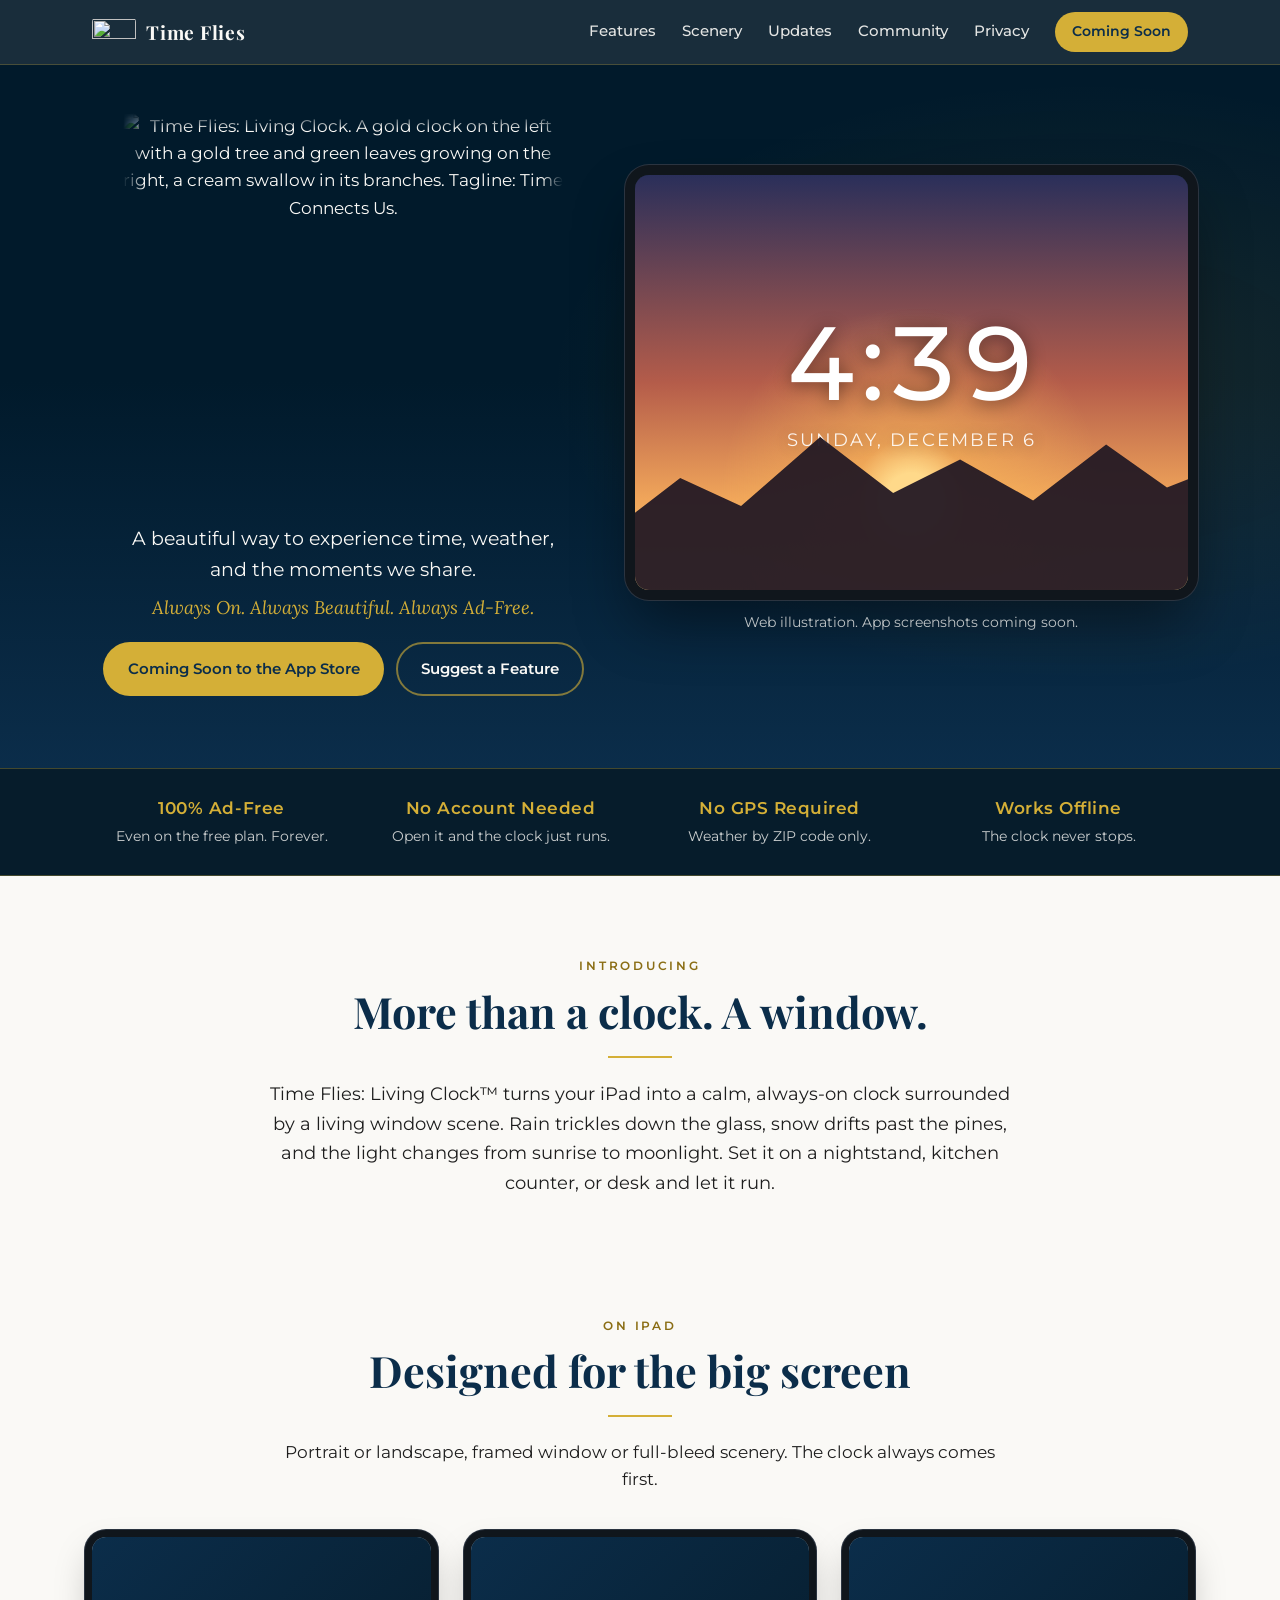
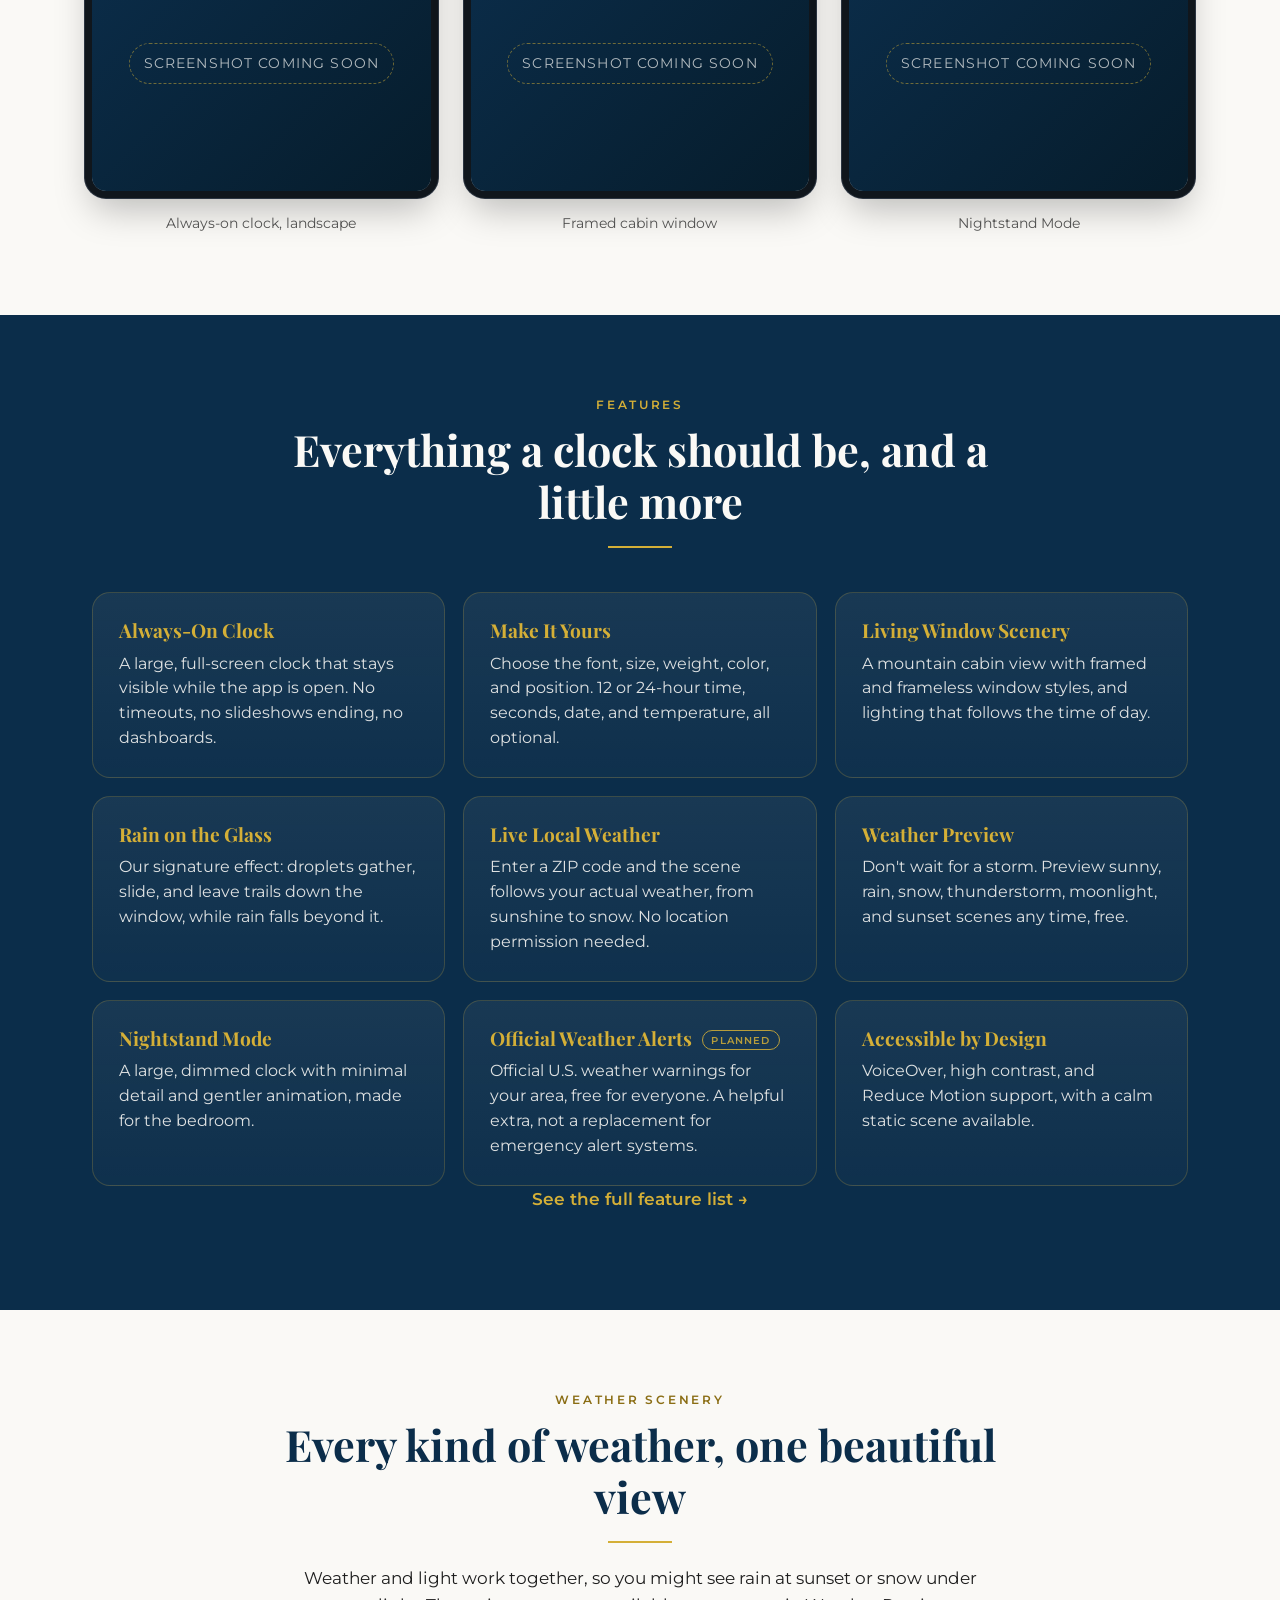
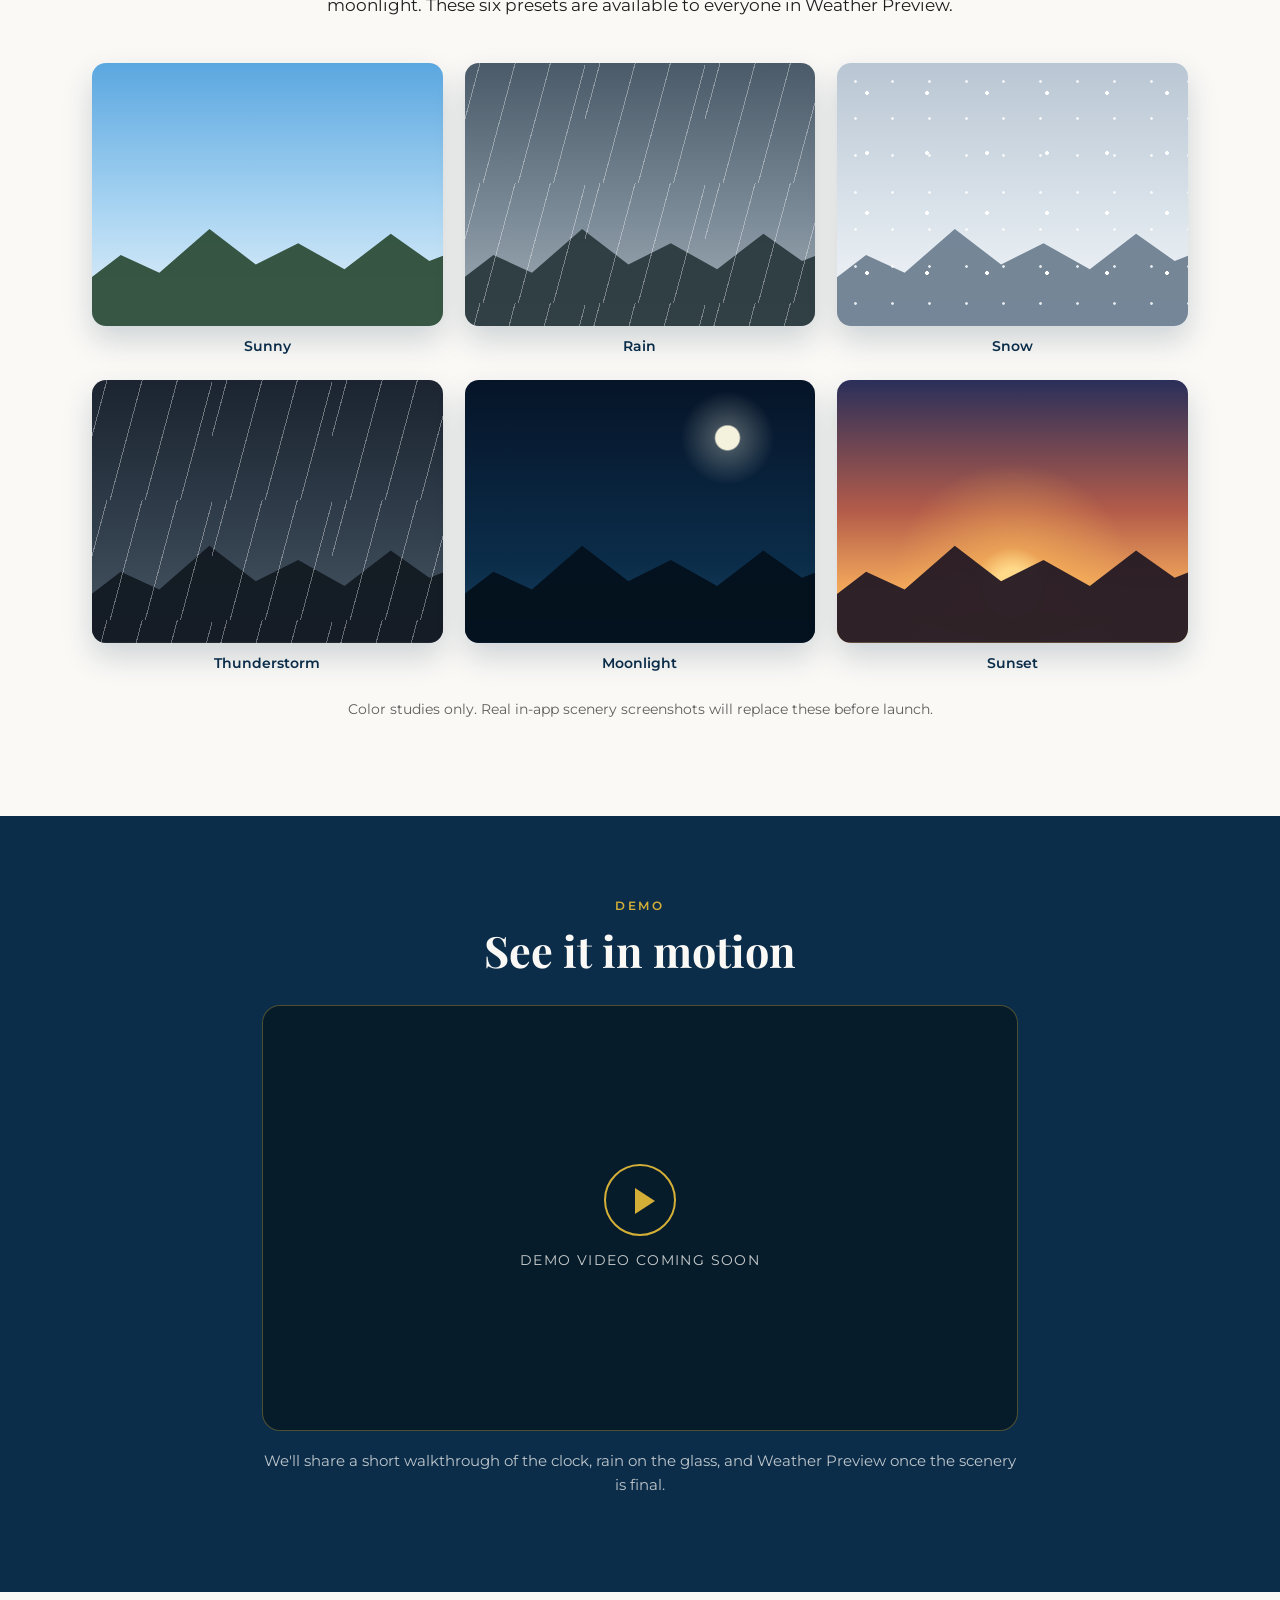
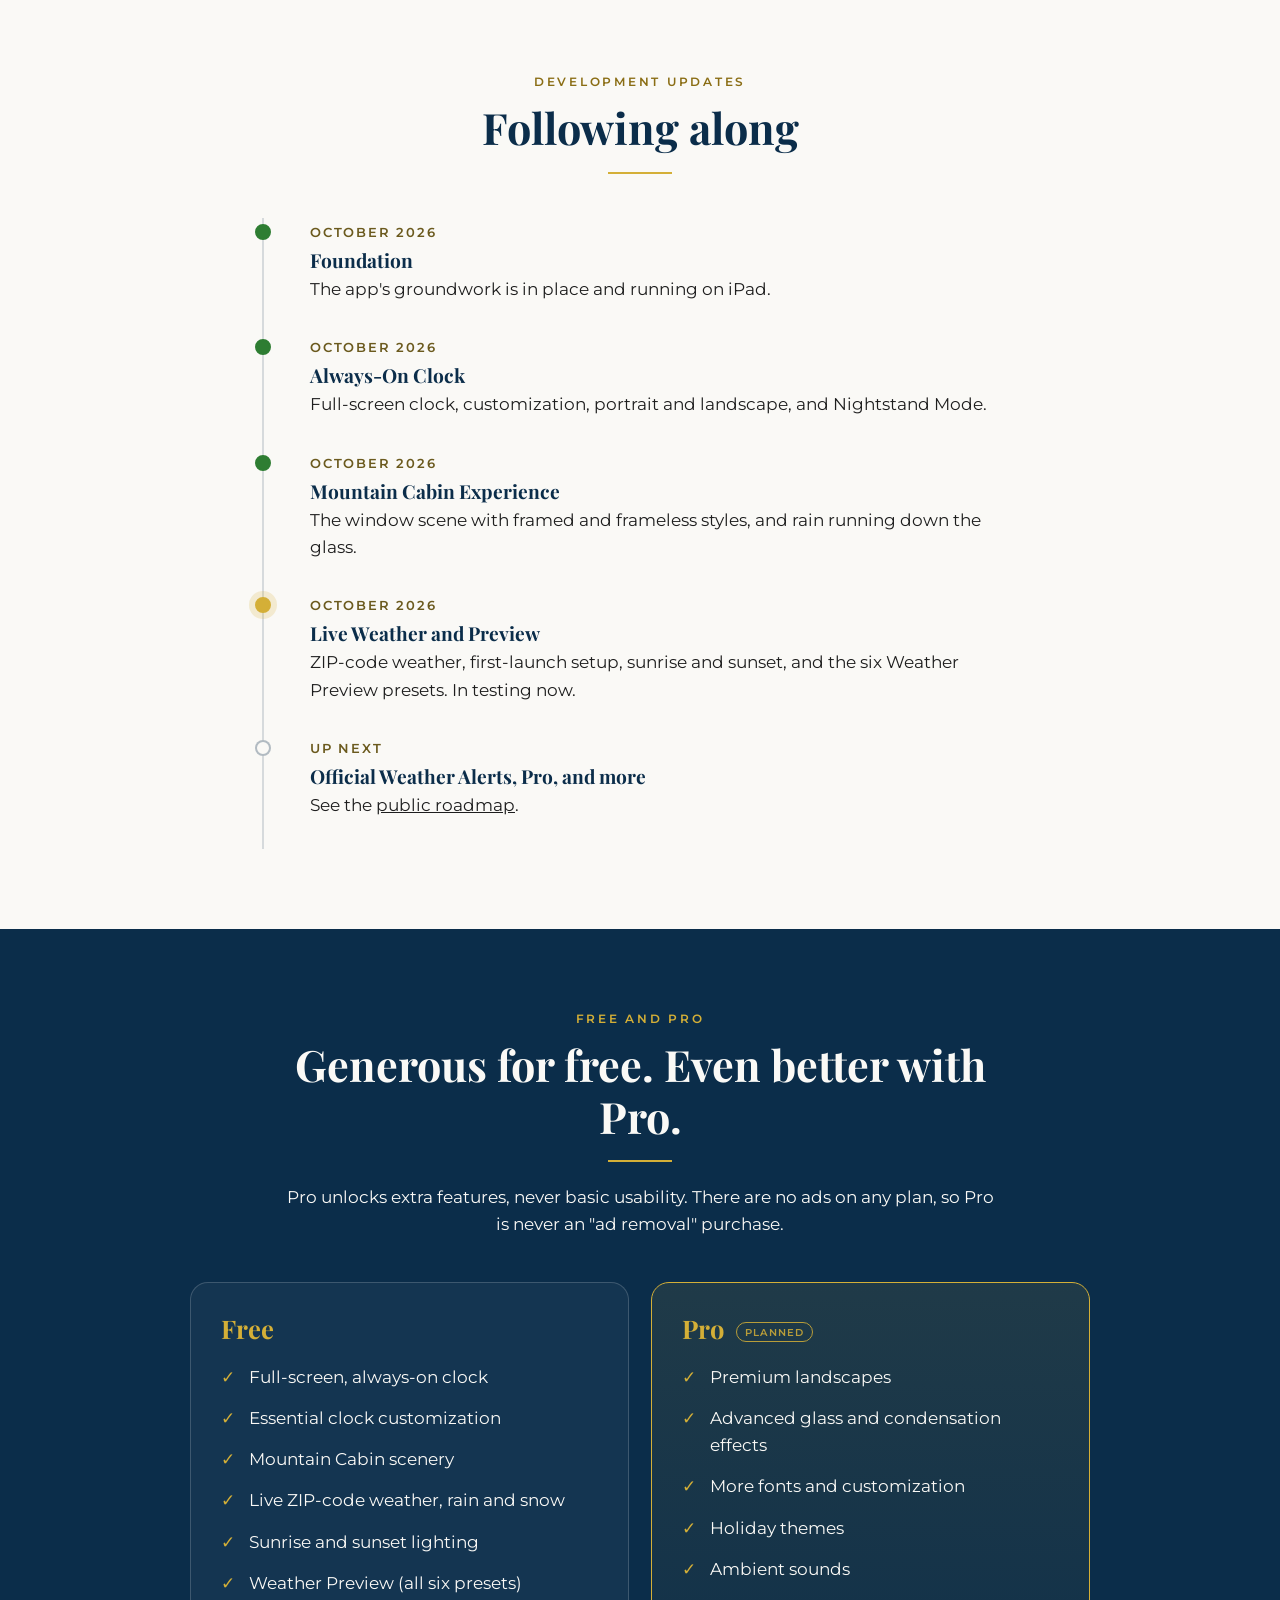
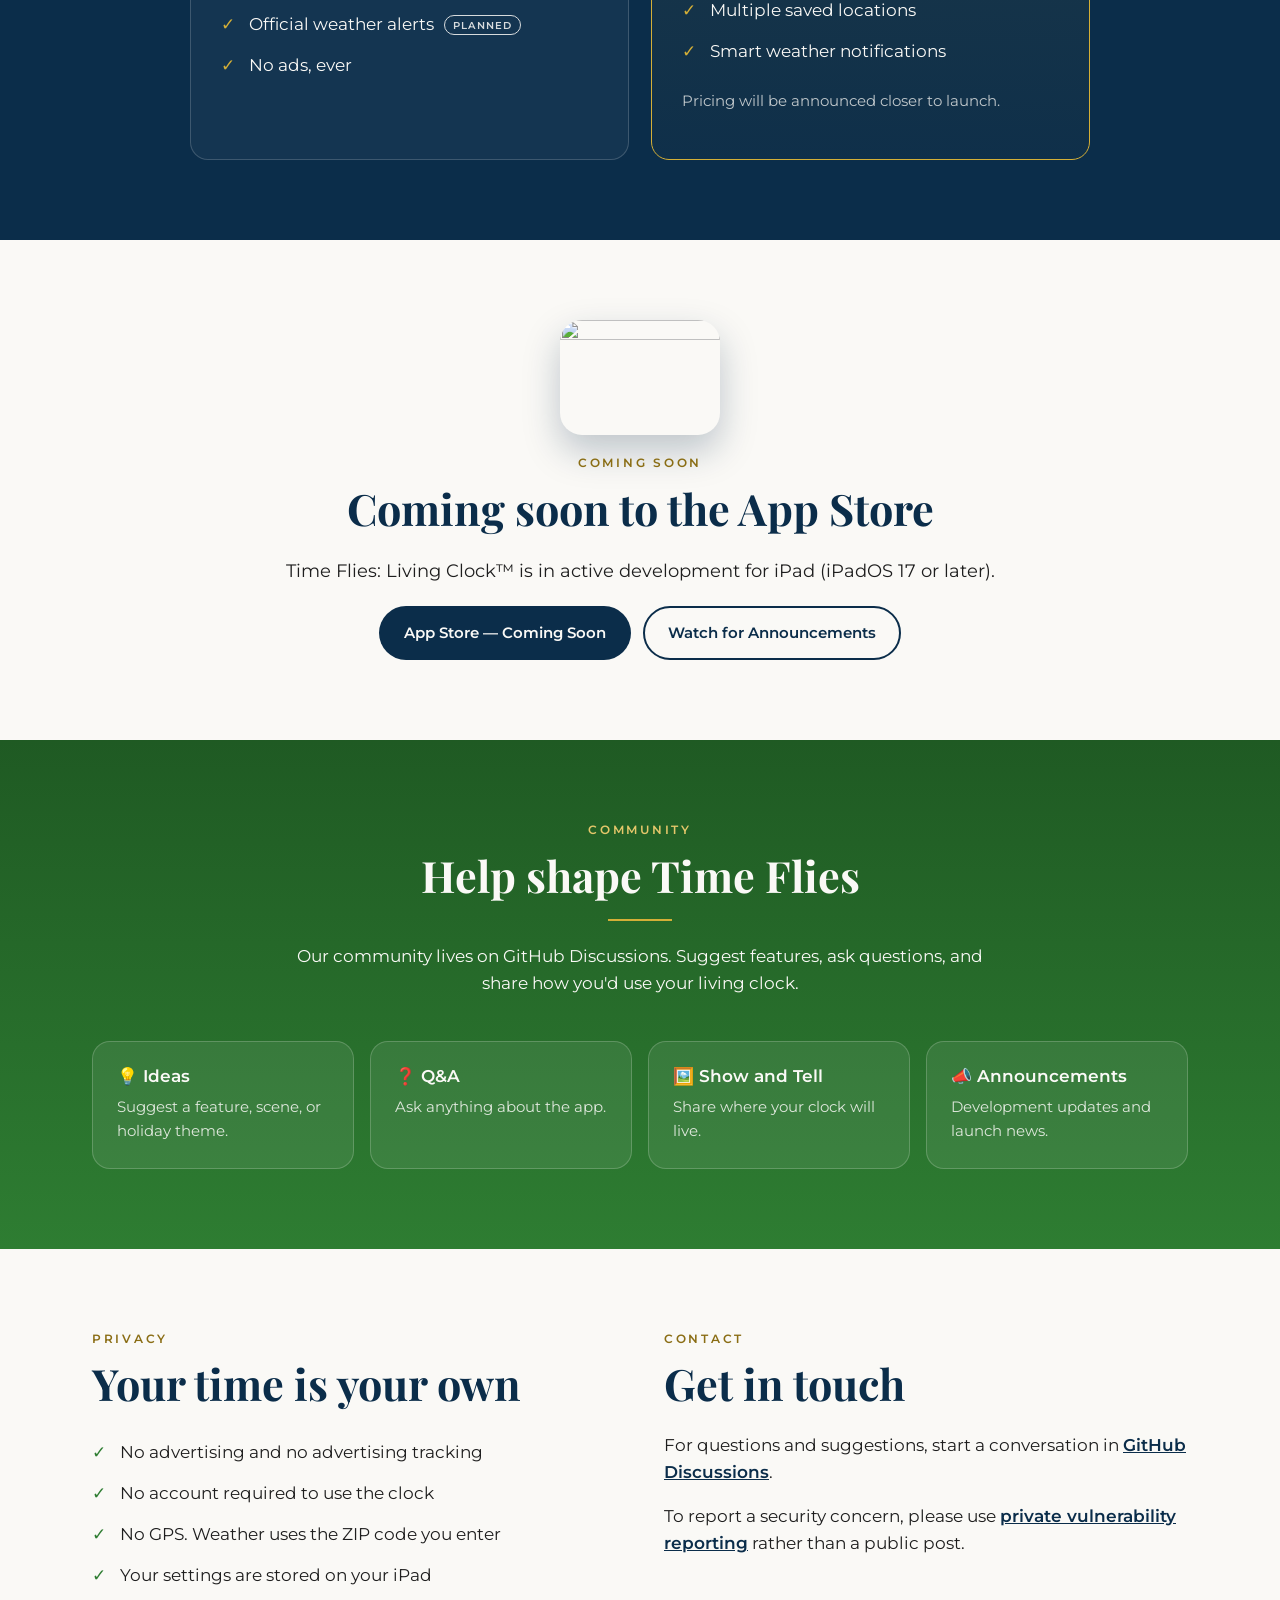
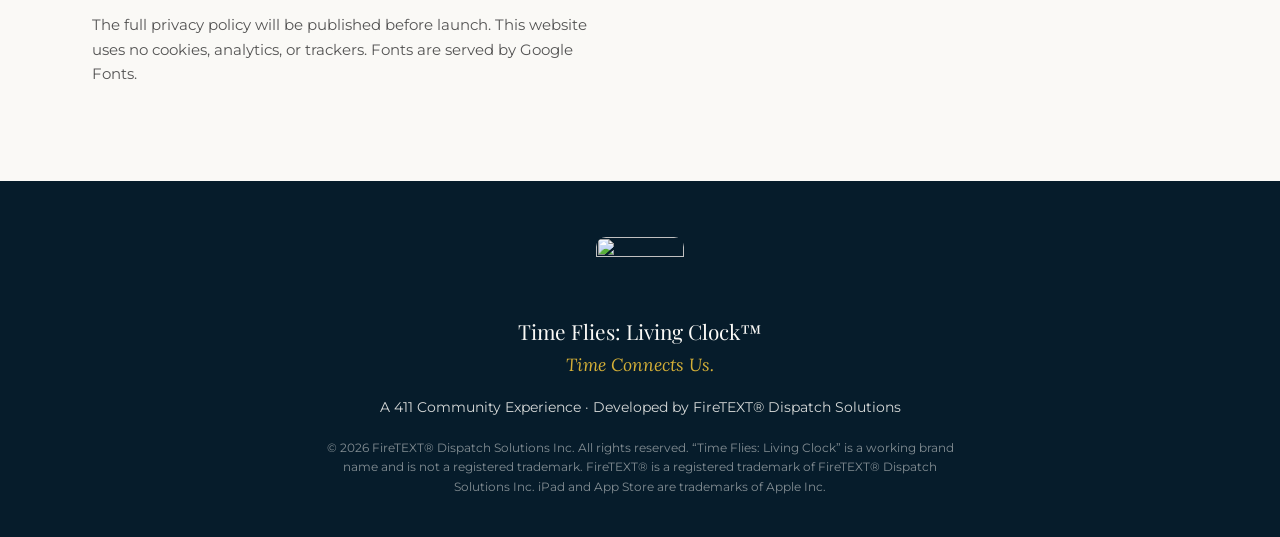
==== website/index.html @ 907c3d01 "Initial public showcase for Time Flies: Living Clock™ Product information, roadmap, FAQ, brand asset" ====
<!doctype html>
<html lang="en">
<head>
  <meta charset="utf-8">
  <meta name="viewport" content="width=device-width, initial-scale=1">
  <title>Time Flies: Living Clock™ — Time Connects Us.</title>
  <meta name="description" content="Time Flies: Living Clock™ turns your iPad into a beautiful, always-on clock with immersive weather scenery. 100% ad-free, even on the free plan. Coming soon to the App Store.">
  <meta name="theme-color" content="#0B2D4A">
  <meta property="og:title" content="Time Flies: Living Clock™">
  <meta property="og:description" content="A beautiful, always-on iPad clock with immersive weather scenery. Time Connects Us.">
  <meta property="og:image" content="assets/branding/time-flies-primary-logo-dark.png">
  <meta property="og:type" content="website">
  <link rel="icon" type="image/png" href="assets/branding/time-flies-favicon.png">
  <link rel="apple-touch-icon" href="assets/branding/time-flies-favicon.png">
  <link rel="preconnect" href="https://fonts.googleapis.com">
  <link rel="preconnect" href="https://fonts.gstatic.com" crossorigin>
  <link href="https://fonts.googleapis.com/css2?family=Lora:ital,wght@1,500&family=Montserrat:wght@400;500;600&family=Playfair+Display:wght@600;700&display=swap" rel="stylesheet">
  <link rel="stylesheet" href="styles.css">
</head>
<body>
  <a class="skip" href="#main">Skip to content</a>

  <header class="nav" id="top">
    <div class="wrap nav__inner">
      <a class="nav__brand" href="#top" aria-label="Time Flies: Living Clock home">
        <img src="assets/branding/time-flies-symbol-dark.png" alt="" width="44" height="32">
        <span>Time Flies</span>
      </a>
      <button class="nav__toggle" aria-expanded="false" aria-controls="nav-links">Menu</button>
      <nav id="nav-links" class="nav__links" aria-label="Primary">
        <a href="#features">Features</a>
        <a href="#scenery">Scenery</a>
        <a href="#updates">Updates</a>
        <a href="#community">Community</a>
        <a href="#privacy">Privacy</a>
        <a class="btn btn--gold btn--sm" href="#app-store">Coming Soon</a>
      </nav>
    </div>
  </header>

  <main id="main">
    <!-- HERO -->
    <section class="hero">
      <div class="wrap hero__grid">
        <div class="hero__copy">
          <img class="hero__logo" src="assets/branding/time-flies-primary-logo-dark.png"
               alt="Time Flies: Living Clock. A gold clock on the left with a gold tree and green leaves growing on the right, a cream swallow in its branches. Tagline: Time Connects Us."
               width="580" height="530">
          <p class="hero__lede">A beautiful way to experience time, weather, and the moments we share.</p>
          <p class="hero__promise">Always On. Always Beautiful. Always Ad-Free.</p>
          <div class="hero__cta">
            <a class="btn btn--gold" href="#app-store">Coming Soon to the App Store</a>
            <a class="btn btn--ghost" href="#community">Suggest a Feature</a>
          </div>
        </div>
        <figure class="ipad ipad--hero" aria-label="Illustration of the always-on clock on an iPad">
          <div class="ipad__screen scene scene--golden">
            <div class="live-clock" aria-live="off">
              <span class="live-clock__time" data-clock>--:--</span>
              <span class="live-clock__date" data-date></span>
            </div>
          </div>
          <figcaption>Web illustration. App screenshots coming soon.</figcaption>
        </figure>
      </div>
    </section>

    <!-- PROMISE STRIP -->
    <section class="strip" aria-label="Our promises">
      <div class="wrap strip__grid">
        <div><strong>100% Ad-Free</strong><span>Even on the free plan. Forever.</span></div>
        <div><strong>No Account Needed</strong><span>Open it and the clock just runs.</span></div>
        <div><strong>No GPS Required</strong><span>Weather by ZIP code only.</span></div>
        <div><strong>Works Offline</strong><span>The clock never stops.</span></div>
      </div>
    </section>

    <!-- INTRO -->
    <section class="section section--cream intro">
      <div class="wrap narrow">
        <p class="eyebrow">Introducing</p>
        <h2>More than a clock. A window.</h2>
        <p class="lead">Time Flies: Living Clock™ turns your iPad into a calm, always-on clock surrounded by a living window scene. Rain trickles down the glass, snow drifts past the pines, and the light changes from sunrise to moonlight. Set it on a nightstand, kitchen counter, or desk and let it run.</p>
      </div>
    </section>

    <!-- SCREENSHOTS -->
    <section class="section section--cream" id="screenshots">
      <div class="wrap">
        <header class="section__head">
          <p class="eyebrow">On iPad</p>
          <h2>Designed for the big screen</h2>
          <p>Portrait or landscape, framed window or full-bleed scenery. The clock always comes first.</p>
        </header>
        <div class="shots" data-gallery="screenshots">
          <figure class="shot"><div class="ipad ipad--sm"><div class="ipad__screen placeholder"><span>Screenshot coming soon</span></div></div><figcaption>Always-on clock, landscape</figcaption></figure>
          <figure class="shot"><div class="ipad ipad--sm"><div class="ipad__screen placeholder"><span>Screenshot coming soon</span></div></div><figcaption>Framed cabin window</figcaption></figure>
          <figure class="shot"><div class="ipad ipad--sm"><div class="ipad__screen placeholder"><span>Screenshot coming soon</span></div></div><figcaption>Nightstand Mode</figcaption></figure>
        </div>
      </div>
    </section>

    <!-- FEATURES -->
    <section class="section section--navy" id="features">
      <div class="wrap">
        <header class="section__head">
          <p class="eyebrow">Features</p>
          <h2>Everything a clock should be, and a little more</h2>
        </header>
        <div class="features">
          <article class="feature"><h3>Always-On Clock</h3><p>A large, full-screen clock that stays visible while the app is open. No timeouts, no slideshows ending, no dashboards.</p></article>
          <article class="feature"><h3>Make It Yours</h3><p>Choose the font, size, weight, color, and position. 12 or 24-hour time, seconds, date, and temperature, all optional.</p></article>
          <article class="feature"><h3>Living Window Scenery</h3><p>A mountain cabin view with framed and frameless window styles, and lighting that follows the time of day.</p></article>
          <article class="feature"><h3>Rain on the Glass</h3><p>Our signature effect: droplets gather, slide, and leave trails down the window, while rain falls beyond it.</p></article>
          <article class="feature"><h3>Live Local Weather</h3><p>Enter a ZIP code and the scene follows your actual weather, from sunshine to snow. No location permission needed.</p></article>
          <article class="feature"><h3>Weather Preview</h3><p>Don't wait for a storm. Preview sunny, rain, snow, thunderstorm, moonlight, and sunset scenes any time, free.</p></article>
          <article class="feature"><h3>Nightstand Mode</h3><p>A large, dimmed clock with minimal detail and gentler animation, made for the bedroom.</p></article>
          <article class="feature"><h3>Official Weather Alerts <em class="tag">Planned</em></h3><p>Official U.S. weather warnings for your area, free for everyone. A helpful extra, not a replacement for emergency alert systems.</p></article>
          <article class="feature"><h3>Accessible by Design</h3><p>VoiceOver, high contrast, and Reduce Motion support, with a calm static scene available.</p></article>
        </div>
        <p class="center"><a class="link-gold" href="https://github.com/firetext911/time-flies-showcase/blob/main/docs/features.md">See the full feature list →</a></p>
      </div>
    </section>

    <!-- SCENERY GALLERY -->
    <section class="section section--cream" id="scenery">
      <div class="wrap">
        <header class="section__head">
          <p class="eyebrow">Weather Scenery</p>
          <h2>Every kind of weather, one beautiful view</h2>
          <p>Weather and light work together, so you might see rain at sunset or snow under moonlight. These six presets are available to everyone in Weather Preview.</p>
        </header>
        <div class="scenery" data-gallery="scenery">
          <figure class="tile"><div class="scene scene--sunny"></div><figcaption>Sunny</figcaption></figure>
          <figure class="tile"><div class="scene scene--rain"><i class="fx fx--rain"></i></div><figcaption>Rain</figcaption></figure>
          <figure class="tile"><div class="scene scene--snow"><i class="fx fx--snow"></i></div><figcaption>Snow</figcaption></figure>
          <figure class="tile"><div class="scene scene--storm"><i class="fx fx--rain"></i><i class="fx fx--flash"></i></div><figcaption>Thunderstorm</figcaption></figure>
          <figure class="tile"><div class="scene scene--moon"></div><figcaption>Moonlight</figcaption></figure>
          <figure class="tile"><div class="scene scene--golden"></div><figcaption>Sunset</figcaption></figure>
        </div>
        <p class="note">Color studies only. Real in-app scenery screenshots will replace these before launch.</p>
      </div>
    </section>

    <!-- DEMO VIDEO -->
    <section class="section section--navy" id="demo">
      <div class="wrap narrow center">
        <p class="eyebrow">Demo</p>
        <h2>See it in motion</h2>
        <div class="video" data-video>
          <div class="video__placeholder">
            <span class="video__play" aria-hidden="true"></span>
            <p>Demo video coming soon</p>
          </div>
        </div>
        <p class="muted">We'll share a short walkthrough of the clock, rain on the glass, and Weather Preview once the scenery is final.</p>
      </div>
    </section>

    <!-- UPDATES -->
    <section class="section section--cream" id="updates">
      <div class="wrap narrow">
        <header class="section__head">
          <p class="eyebrow">Development Updates</p>
          <h2>Following along</h2>
        </header>
        <ol class="timeline">
          <li class="done"><time datetime="2026-10">October 2026</time><h3>Foundation</h3><p>The app's groundwork is in place and running on iPad.</p></li>
          <li class="done"><time datetime="2026-10">October 2026</time><h3>Always-On Clock</h3><p>Full-screen clock, customization, portrait and landscape, and Nightstand Mode.</p></li>
          <li class="done"><time datetime="2026-10">October 2026</time><h3>Mountain Cabin Experience</h3><p>The window scene with framed and frameless styles, and rain running down the glass.</p></li>
          <li class="active"><time datetime="2026-10">October 2026</time><h3>Live Weather and Preview</h3><p>ZIP-code weather, first-launch setup, sunrise and sunset, and the six Weather Preview presets. In testing now.</p></li>
          <li><time>Up next</time><h3>Official Weather Alerts, Pro, and more</h3><p>See the <a href="https://github.com/firetext911/time-flies-showcase/blob/main/docs/roadmap.md">public roadmap</a>.</p></li>
        </ol>
      </div>
    </section>

    <!-- PLANS -->
    <section class="section section--navy" id="plans">
      <div class="wrap">
        <header class="section__head">
          <p class="eyebrow">Free and Pro</p>
          <h2>Generous for free. Even better with Pro.</h2>
          <p>Pro unlocks extra features, never basic usability. There are no ads on any plan, so Pro is never an "ad removal" purchase.</p>
        </header>
        <div class="plans">
          <article class="plan">
            <h3>Free</h3>
            <ul>
              <li>Full-screen, always-on clock</li>
              <li>Essential clock customization</li>
              <li>Mountain Cabin scenery</li>
              <li>Live ZIP-code weather, rain and snow</li>
              <li>Sunrise and sunset lighting</li>
              <li>Weather Preview (all six presets)</li>
              <li>Official weather alerts <em class="tag">Planned</em></li>
              <li>No ads, ever</li>
            </ul>
          </article>
          <article class="plan plan--pro">
            <h3>Pro <em class="tag">Planned</em></h3>
            <ul>
              <li>Premium landscapes</li>
              <li>Advanced glass and condensation effects</li>
              <li>More fonts and customization</li>
              <li>Holiday themes</li>
              <li>Ambient sounds</li>
              <li>Multiple saved locations</li>
              <li>Smart weather notifications</li>
            </ul>
            <p class="muted">Pricing will be announced closer to launch.</p>
          </article>
        </div>
      </div>
    </section>

    <!-- APP STORE -->
    <section class="section section--cream" id="app-store">
      <div class="wrap narrow center">
        <img class="appstore__mark" src="assets/branding/time-flies-symbol-dark.png" alt="" width="180" height="130">
        <p class="eyebrow">Coming Soon</p>
        <h2>Coming soon to the App Store</h2>
        <p class="lead">Time Flies: Living Clock™ is in active development for iPad (iPadOS 17 or later).</p>
        <div class="hero__cta center-row">
          <span class="btn btn--navy" aria-disabled="true">App Store — Coming Soon</span>
          <a class="btn btn--outline" href="https://github.com/firetext911/time-flies-showcase/discussions/categories/announcements">Watch for Announcements</a>
        </div>
      </div>
    </section>

    <!-- COMMUNITY -->
    <section class="section section--green" id="community">
      <div class="wrap">
        <header class="section__head">
          <p class="eyebrow">Community</p>
          <h2>Help shape Time Flies</h2>
          <p>Our community lives on GitHub Discussions. Suggest features, ask questions, and share how you'd use your living clock.</p>
        </header>
        <div class="community">
          <a class="card" href="https://github.com/firetext911/time-flies-showcase/discussions/categories/ideas"><h3>💡 Ideas</h3><p>Suggest a feature, scene, or holiday theme.</p></a>
          <a class="card" href="https://github.com/firetext911/time-flies-showcase/discussions/categories/q-a"><h3>❓ Q&amp;A</h3><p>Ask anything about the app.</p></a>
          <a class="card" href="https://github.com/firetext911/time-flies-showcase/discussions/categories/show-and-tell"><h3>🖼️ Show and Tell</h3><p>Share where your clock will live.</p></a>
          <a class="card" href="https://github.com/firetext911/time-flies-showcase/discussions/categories/announcements"><h3>📣 Announcements</h3><p>Development updates and launch news.</p></a>
        </div>
      </div>
    </section>

    <!-- PRIVACY & CONTACT -->
    <section class="section section--cream" id="privacy">
      <div class="wrap two-col">
        <div>
          <p class="eyebrow">Privacy</p>
          <h2>Your time is your own</h2>
          <ul class="checks">
            <li>No advertising and no advertising tracking</li>
            <li>No account required to use the clock</li>
            <li>No GPS. Weather uses the ZIP code you enter</li>
            <li>Your settings are stored on your iPad</li>
          </ul>
          <p class="muted">The full privacy policy will be published before launch. This website uses no cookies, analytics, or trackers. Fonts are served by Google Fonts.</p>
        </div>
        <div>
          <p class="eyebrow">Contact</p>
          <h2>Get in touch</h2>
          <p>For questions and suggestions, start a conversation in <a href="https://github.com/firetext911/time-flies-showcase/discussions">GitHub Discussions</a>.</p>
          <p>To report a security concern, please use <a href="https://github.com/firetext911/time-flies-showcase/security/advisories/new">private vulnerability reporting</a> rather than a public post.</p>
        </div>
      </div>
    </section>
  </main>

  <footer class="footer">
    <div class="wrap footer__inner">
      <img src="assets/branding/time-flies-symbol-dark.png" alt="" width="88" height="64">
      <p class="footer__name">Time Flies: Living Clock™</p>
      <p class="footer__tag">Time Connects Us.</p>
      <p>A 411 Community Experience · Developed by FireTEXT® Dispatch Solutions</p>
      <p class="footer__legal">© <span data-year>2026</span> FireTEXT® Dispatch Solutions Inc. All rights reserved. “Time Flies: Living Clock” is a working brand name and is not a registered trademark. FireTEXT® is a registered trademark of FireTEXT® Dispatch Solutions Inc. iPad and App Store are trademarks of Apple Inc.</p>
    </div>
  </footer>

  <script src="main.js" defer></script>
</body>
</html>
---- website/styles.css ----
/* Time Flies: Living Clock™ — public website
   Brand tokens from the approved brand package (v1.0). */
:root {
  --midnight: #0B2D4A;
  --gold: #D4AF37;
  --forest: #2E7D32;
  --cream: #FAF9F6;
  --deep-navy: #061C2B;
  --charcoal: #1E1E1E;
  --soft-gold: #E5C76B;
  --olive: #687A43;

  --font-display: "Playfair Display", Georgia, "Times New Roman", serif;
  --font-ui: "Montserrat", system-ui, -apple-system, "Segoe UI", sans-serif;
  --font-tagline: "Lora", Georgia, serif;

  --radius: 18px;
  --gutter: 16px;
  --maxw: 1160px;
}

*, *::before, *::after { box-sizing: border-box; }
html { scroll-behavior: smooth; }
body {
  margin: 0;
  font-family: var(--font-ui);
  font-size: 17px;
  line-height: 1.6;
  color: var(--charcoal);
  background: var(--cream);
  -webkit-font-smoothing: antialiased;
}
img { max-width: 100%; height: auto; display: block; }
a { color: inherit; }
h1, h2, h3 { font-family: var(--font-display); line-height: 1.2; margin: 0 0 .5em; }
h2 { font-size: clamp(1.8rem, 1.2rem + 2.2vw, 2.7rem); }
h3 { font-size: 1.2rem; }
p { margin: 0 0 1em; }

.wrap { width: 100%; max-width: var(--maxw); margin: 0 auto; padding: 0 var(--gutter); }
@media (min-width: 720px) { .wrap { padding: 0 32px; } }
.narrow { max-width: 820px; }
.center { text-align: center; }
.center-row { justify-content: center; }
.muted { opacity: .75; font-size: .95rem; }
.note { text-align: center; font-size: .9rem; opacity: .7; margin-top: 1.5rem; }

.skip { position: absolute; left: -999px; top: 8px; background: var(--gold); color: var(--midnight); padding: 8px 14px; border-radius: 8px; z-index: 100; }
.skip:focus { left: 8px; }
:focus-visible { outline: 3px solid var(--gold); outline-offset: 3px; }

.eyebrow {
  font-size: .78rem; font-weight: 600; letter-spacing: .22em; text-transform: uppercase;
  color: var(--gold); margin-bottom: .6rem;
}
.section--cream .eyebrow { color: #8a6d14; } /* gold darkened for AA contrast on cream */
.lead { font-size: 1.15rem; }

/* Buttons */
.btn {
  display: inline-flex; align-items: center; justify-content: center; gap: .5em;
  padding: .85em 1.5em; border-radius: 999px; font-weight: 600; font-size: .95rem;
  text-decoration: none; border: 2px solid transparent; transition: transform .15s, background .15s, color .15s;
}
.btn:hover { transform: translateY(-1px); }
.btn--sm { padding: .5em 1.1em; font-size: .85rem; }
.btn--gold { background: var(--gold); color: var(--midnight); }
.btn--gold:hover { background: var(--soft-gold); }
.btn--ghost { border-color: rgba(212,175,55,.6); color: var(--cream); }
.btn--ghost:hover { background: rgba(212,175,55,.12); }
.btn--navy { background: var(--midnight); color: var(--cream); cursor: default; }
.btn--navy:hover { transform: none; }
.btn--outline { border-color: var(--midnight); color: var(--midnight); }
.btn--outline:hover { background: var(--midnight); color: var(--cream); }
.link-gold { color: var(--gold); font-weight: 600; text-decoration: none; }
.link-gold:hover { text-decoration: underline; }

/* Navigation */
.nav {
  position: sticky; top: 0; z-index: 50;
  background: rgba(6, 28, 43, .92); backdrop-filter: blur(10px);
  border-bottom: 1px solid rgba(212,175,55,.25); color: var(--cream);
}
.nav__inner { display: flex; align-items: center; justify-content: space-between; min-height: 64px; }
.nav__brand { display: flex; align-items: center; gap: 10px; text-decoration: none; font-family: var(--font-display); font-weight: 700; font-size: 1.2rem; letter-spacing: .04em; }
.nav__brand img { width: 44px; height: auto; border-radius: 6px; }
.nav__links { display: flex; align-items: center; gap: 26px; }
.nav__links a:not(.btn) { text-decoration: none; font-size: .92rem; font-weight: 500; opacity: .9; }
.nav__links a:not(.btn):hover { color: var(--gold); }
.nav__toggle { display: none; background: none; border: 1px solid rgba(212,175,55,.6); color: var(--cream); border-radius: 999px; padding: .4em 1em; font: inherit; font-size: .85rem; }
@media (max-width: 860px) {
  .nav__toggle { display: inline-block; }
  .nav__links {
    display: none; position: absolute; top: 64px; left: 0; right: 0;
    flex-direction: column; align-items: stretch; gap: 0; padding: 8px var(--gutter) 16px;
    background: var(--deep-navy); border-bottom: 1px solid rgba(212,175,55,.25);
  }
  .nav__links.open { display: flex; }
  .nav__links a:not(.btn) { padding: 12px 0; border-bottom: 1px solid rgba(250,249,246,.08); }
  .nav__links .btn { margin-top: 12px; }
}

/* Hero */
.hero {
  color: var(--cream);
  background:
    radial-gradient(900px 500px at 85% 45%, rgba(212,175,55,.10), transparent 60%),
    linear-gradient(180deg, #011a2b 0%, #011a2b 45%, var(--midnight) 100%);
  padding: 48px 0 72px;
  overflow: hidden;
}
.hero__grid { display: grid; gap: 40px; align-items: center; }
@media (min-width: 960px) { .hero__grid { grid-template-columns: minmax(0, 1fr) minmax(0, 1.1fr); } }
.hero__copy { text-align: center; }
/* The approved artwork carries its own dark vignette; feather the edges so it sits in the hero without a visible box. */
.hero__logo {
  width: min(440px, 100%); margin: 0 auto 8px;
  -webkit-mask-image: linear-gradient(90deg, transparent, #000 5%, #000 95%, transparent), linear-gradient(180deg, transparent, #000 4%, #000 98%, transparent);
  -webkit-mask-composite: source-in;
  mask-image: linear-gradient(90deg, transparent, #000 5%, #000 95%, transparent), linear-gradient(180deg, transparent, #000 4%, #000 98%, transparent);
  mask-composite: intersect;
}
.hero__lede { font-size: 1.2rem; max-width: 34ch; margin: 0 auto 8px; }
.hero__promise { font-family: var(--font-tagline); font-style: italic; color: var(--gold); font-size: 1.15rem; }
.hero__cta { display: flex; flex-wrap: wrap; gap: 12px; justify-content: center; margin-top: 20px; }

/* iPad frame */
.ipad { margin: 0; }
.ipad__screen {
  position: relative; aspect-ratio: 4 / 3; border-radius: 14px; overflow: hidden;
  box-shadow: 0 0 0 10px #10161c, 0 0 0 11px #2b3440, 0 30px 60px rgba(0,0,0,.45);
}
.ipad--hero figcaption, .shot figcaption, .tile figcaption {
  text-align: center; font-size: .85rem; margin-top: 22px; opacity: .75;
}
.ipad--sm .ipad__screen { box-shadow: 0 0 0 7px #10161c, 0 0 0 8px #2b3440, 0 18px 36px rgba(0,0,0,.25); }

.live-clock {
  position: absolute; inset: 0; display: flex; flex-direction: column; align-items: center; justify-content: center;
  color: #fff; text-shadow: 0 2px 18px rgba(0,0,0,.45);
}
.live-clock__time { font-family: var(--font-ui); font-weight: 500; font-size: clamp(3rem, 2rem + 6vw, 6.5rem); letter-spacing: .02em; font-variant-numeric: tabular-nums; line-height: 1; }
.live-clock__date { font-size: clamp(.85rem, .7rem + .6vw, 1.15rem); letter-spacing: .12em; text-transform: uppercase; margin-top: 10px; opacity: .9; }

/* Scenes — colour studies, not app renders */
.scene { position: relative; width: 100%; height: 100%; overflow: hidden; }
.scene::after { /* mountain silhouette */
  content: ""; position: absolute; left: -5%; right: -5%; bottom: 0; height: 45%;
  background: var(--ridge, #0d2233);
  clip-path: polygon(0 70%, 12% 40%, 22% 55%, 35% 18%, 47% 48%, 58% 30%, 70% 52%, 82% 22%, 92% 45%, 100% 35%, 100% 100%, 0 100%);
  opacity: .95;
}
.scene--sunny  { background: linear-gradient(180deg, #5aa7e0 0%, #a8d4f2 55%, #e9f3fa 100%); --ridge: #2f4f3a; }
.scene--rain   { background: linear-gradient(180deg, #4b5a68 0%, #7d8c99 60%, #a3afb8 100%); --ridge: #2b3a3f; }
.scene--snow   { background: linear-gradient(180deg, #b9c6d3 0%, #dde5ec 60%, #f4f7fa 100%); --ridge: #6f8193; }
.scene--storm  { background: linear-gradient(180deg, #1b2430 0%, #33404e 60%, #4a5866 100%); --ridge: #121a22; }
.scene--moon   { background: radial-gradient(circle at 75% 22%, #f4f1dc 0 3.5%, rgba(244,241,220,.25) 4%, transparent 14%), linear-gradient(180deg, #061428 0%, #0B2D4A 70%, #18405f 100%); --ridge: #04101c; }
.scene--golden { background: radial-gradient(circle at 50% 78%, #ffd98a 0 6%, rgba(255,190,90,.5) 14%, transparent 45%), linear-gradient(180deg, #2a2f5a 0%, #b45c4a 50%, #f0a55a 78%, #f7cf7a 100%); --ridge: #241a24; }

.fx { position: absolute; inset: 0; z-index: 1; pointer-events: none; }
.fx--rain {
  background-image: repeating-linear-gradient(105deg, transparent 0 14px, rgba(255,255,255,.35) 14px 15px, transparent 15px 34px);
  background-size: 120px 120px; animation: rain .6s linear infinite;
}
.fx--snow {
  background-image:
    radial-gradient(circle, #fff 1.6px, transparent 2.2px),
    radial-gradient(circle, rgba(255,255,255,.8) 1.1px, transparent 1.6px);
  background-size: 60px 60px, 37px 37px; animation: snow 6s linear infinite;
}
.fx--flash { background: #fff; opacity: 0; animation: flash 7s infinite; }
@keyframes rain  { to { background-position: -30px 120px; } }
@keyframes snow  { to { background-position: 20px 60px, -10px 37px; } }
@keyframes flash { 0%, 90%, 94%, 100% { opacity: 0; } 91%, 93% { opacity: .35; } }
@media (prefers-reduced-motion: reduce) {
  .fx--rain, .fx--snow, .fx--flash { animation: none; }
  html { scroll-behavior: auto; }
}

/* Promise strip */
.strip { background: var(--deep-navy); color: var(--cream); border-top: 1px solid rgba(212,175,55,.3); border-bottom: 1px solid rgba(212,175,55,.3); }
.strip__grid { display: grid; grid-template-columns: repeat(2, 1fr); gap: 20px; padding-top: 26px; padding-bottom: 26px; text-align: center; }
@media (min-width: 820px) { .strip__grid { grid-template-columns: repeat(4, 1fr); } }
.strip strong { display: block; color: var(--gold); font-weight: 600; letter-spacing: .03em; }
.strip span { font-size: .88rem; opacity: .8; }

/* Sections */
.section { padding: 80px 0; }
.section--cream { background: var(--cream); color: var(--charcoal); }
.section--cream h2 { color: var(--midnight); }
.section--navy { background: var(--midnight); color: var(--cream); }
.section--green { background: linear-gradient(180deg, #1f5a23, var(--forest)); color: var(--cream); }
.section--green .eyebrow { color: var(--soft-gold); }
.section__head { text-align: center; max-width: 720px; margin: 0 auto 44px; }
.intro { padding-bottom: 20px; text-align: center; }
.intro h2::after, .section__head h2::after {
  content: ""; display: block; width: 64px; height: 2px; background: var(--gold); margin: 18px auto 0;
}

/* Screenshot slots */
.shots { display: grid; gap: 40px; }
@media (min-width: 820px) { .shots { grid-template-columns: repeat(3, 1fr); } }
.shot { margin: 0; }
.placeholder {
  display: flex; align-items: center; justify-content: center;
  background: linear-gradient(135deg, var(--midnight), var(--deep-navy));
  color: rgba(250,249,246,.7); font-size: .9rem; letter-spacing: .08em; text-transform: uppercase;
}
.placeholder span { border: 1px dashed rgba(212,175,55,.5); padding: 8px 14px; border-radius: 999px; }
.shot img { width: 100%; height: 100%; object-fit: cover; }

/* Features */
.features { display: grid; gap: 18px; }
@media (min-width: 680px) { .features { grid-template-columns: repeat(2, minmax(0, 1fr)); } }
@media (min-width: 1000px) { .features { grid-template-columns: repeat(3, minmax(0, 1fr)); } }
.feature {
  padding: 26px; border-radius: var(--radius);
  background: linear-gradient(180deg, rgba(250,249,246,.06), rgba(250,249,246,.02));
  border: 1px solid rgba(212,175,55,.22);
}
.feature h3 { color: var(--gold); }
.feature p { margin: 0; opacity: .88; font-size: .97rem; }
.tag {
  font-family: var(--font-ui); font-style: normal; font-size: .62rem; font-weight: 600; letter-spacing: .12em; text-transform: uppercase;
  vertical-align: middle; margin-left: 6px; padding: 3px 8px; border-radius: 999px;
  border: 1px solid currentColor; opacity: .85;
}

/* Scenery gallery */
.scenery { display: grid; gap: 22px; grid-template-columns: repeat(2, minmax(0, 1fr)); }
@media (min-width: 900px) { .scenery { grid-template-columns: repeat(3, minmax(0, 1fr)); } }
.tile { margin: 0; }
.tile .scene { height: auto; aspect-ratio: 4 / 3; border-radius: 14px; box-shadow: 0 14px 30px rgba(11,45,74,.18); }
.tile figcaption { margin-top: 10px; font-weight: 600; color: var(--midnight); opacity: 1; }

/* Video */
.video { margin: 28px 0 18px; aspect-ratio: 16 / 9; border-radius: var(--radius); overflow: hidden; border: 1px solid rgba(212,175,55,.35); background: var(--deep-navy); }
.video video { width: 100%; height: 100%; object-fit: cover; }
.video__placeholder { height: 100%; display: flex; flex-direction: column; align-items: center; justify-content: center; gap: 14px; }
.video__placeholder p { margin: 0; letter-spacing: .1em; text-transform: uppercase; font-size: .85rem; opacity: .8; }
.video__play { width: 72px; height: 72px; border-radius: 50%; border: 2px solid var(--gold); position: relative; }
.video__play::after { content: ""; position: absolute; left: 29px; top: 22px; border-left: 20px solid var(--gold); border-top: 13px solid transparent; border-bottom: 13px solid transparent; }

/* Timeline */
.timeline { list-style: none; margin: 0; padding: 0 0 0 28px; border-left: 2px solid rgba(11,45,74,.15); }
.timeline li { position: relative; padding: 0 0 30px 18px; }
.timeline li::before {
  content: ""; position: absolute; left: -37px; top: 6px; width: 16px; height: 16px; border-radius: 50%;
  background: var(--cream); border: 2px solid rgba(11,45,74,.3);
}
.timeline li.done::before { background: var(--forest); border-color: var(--forest); }
.timeline li.active::before { background: var(--gold); border-color: var(--gold); box-shadow: 0 0 0 6px rgba(212,175,55,.2); }
.timeline time { font-size: .8rem; letter-spacing: .14em; text-transform: uppercase; color: #6b5a1e; font-weight: 600; }
.timeline h3 { color: var(--midnight); margin: 4px 0 4px; }
.timeline p { margin: 0; }

/* Plans */
.plans { display: grid; gap: 22px; max-width: 900px; margin: 0 auto; }
@media (min-width: 760px) { .plans { grid-template-columns: 1fr 1fr; } }
.plan { padding: 30px; border-radius: var(--radius); border: 1px solid rgba(250,249,246,.18); background: rgba(250,249,246,.04); }
.plan--pro { border-color: var(--gold); background: linear-gradient(180deg, rgba(212,175,55,.1), rgba(212,175,55,.02)); }
.plan h3 { font-size: 1.6rem; color: var(--gold); }
.plan ul, .checks { list-style: none; padding: 0; margin: 0 0 1em; }
.plan li, .checks li { padding: 7px 0 7px 28px; position: relative; }
.plan li::before, .checks li::before { content: "✓"; position: absolute; left: 0; color: var(--gold); font-weight: 700; }
.checks li::before { color: var(--forest); }

/* App Store */
.appstore__mark { width: 160px; margin: 0 auto 18px; border-radius: 22px; box-shadow: 0 16px 36px rgba(11,45,74,.25); }

/* Community */
.community { display: grid; gap: 16px; }
@media (min-width: 640px) { .community { grid-template-columns: repeat(2, 1fr); } }
@media (min-width: 1000px) { .community { grid-template-columns: repeat(4, 1fr); } }
.card {
  display: block; text-decoration: none; padding: 24px; border-radius: var(--radius);
  background: rgba(250,249,246,.08); border: 1px solid rgba(250,249,246,.2); transition: background .15s, transform .15s;
}
.card:hover { background: rgba(250,249,246,.14); transform: translateY(-2px); }
.card h3 { font-family: var(--font-ui); font-weight: 600; font-size: 1.05rem; }
.card p { margin: 0; opacity: .85; font-size: .95rem; }

/* Privacy / contact */
.two-col { display: grid; gap: 48px; }
@media (min-width: 860px) { .two-col { grid-template-columns: 1fr 1fr; } }
.two-col a { color: var(--midnight); font-weight: 600; }

/* Footer */
.footer { background: var(--deep-navy); color: rgba(250,249,246,.85); padding: 56px 0 40px; text-align: center; font-size: .9rem; }
.footer img { width: 88px; margin: 0 auto 14px; border-radius: 10px; }
.footer__name { font-family: var(--font-display); font-size: 1.3rem; color: var(--cream); margin-bottom: 2px; }
.footer__tag { font-family: var(--font-tagline); font-style: italic; color: var(--gold); font-size: 1.1rem; }
.footer__legal { max-width: 640px; margin: 18px auto 0; font-size: .78rem; opacity: .6; }
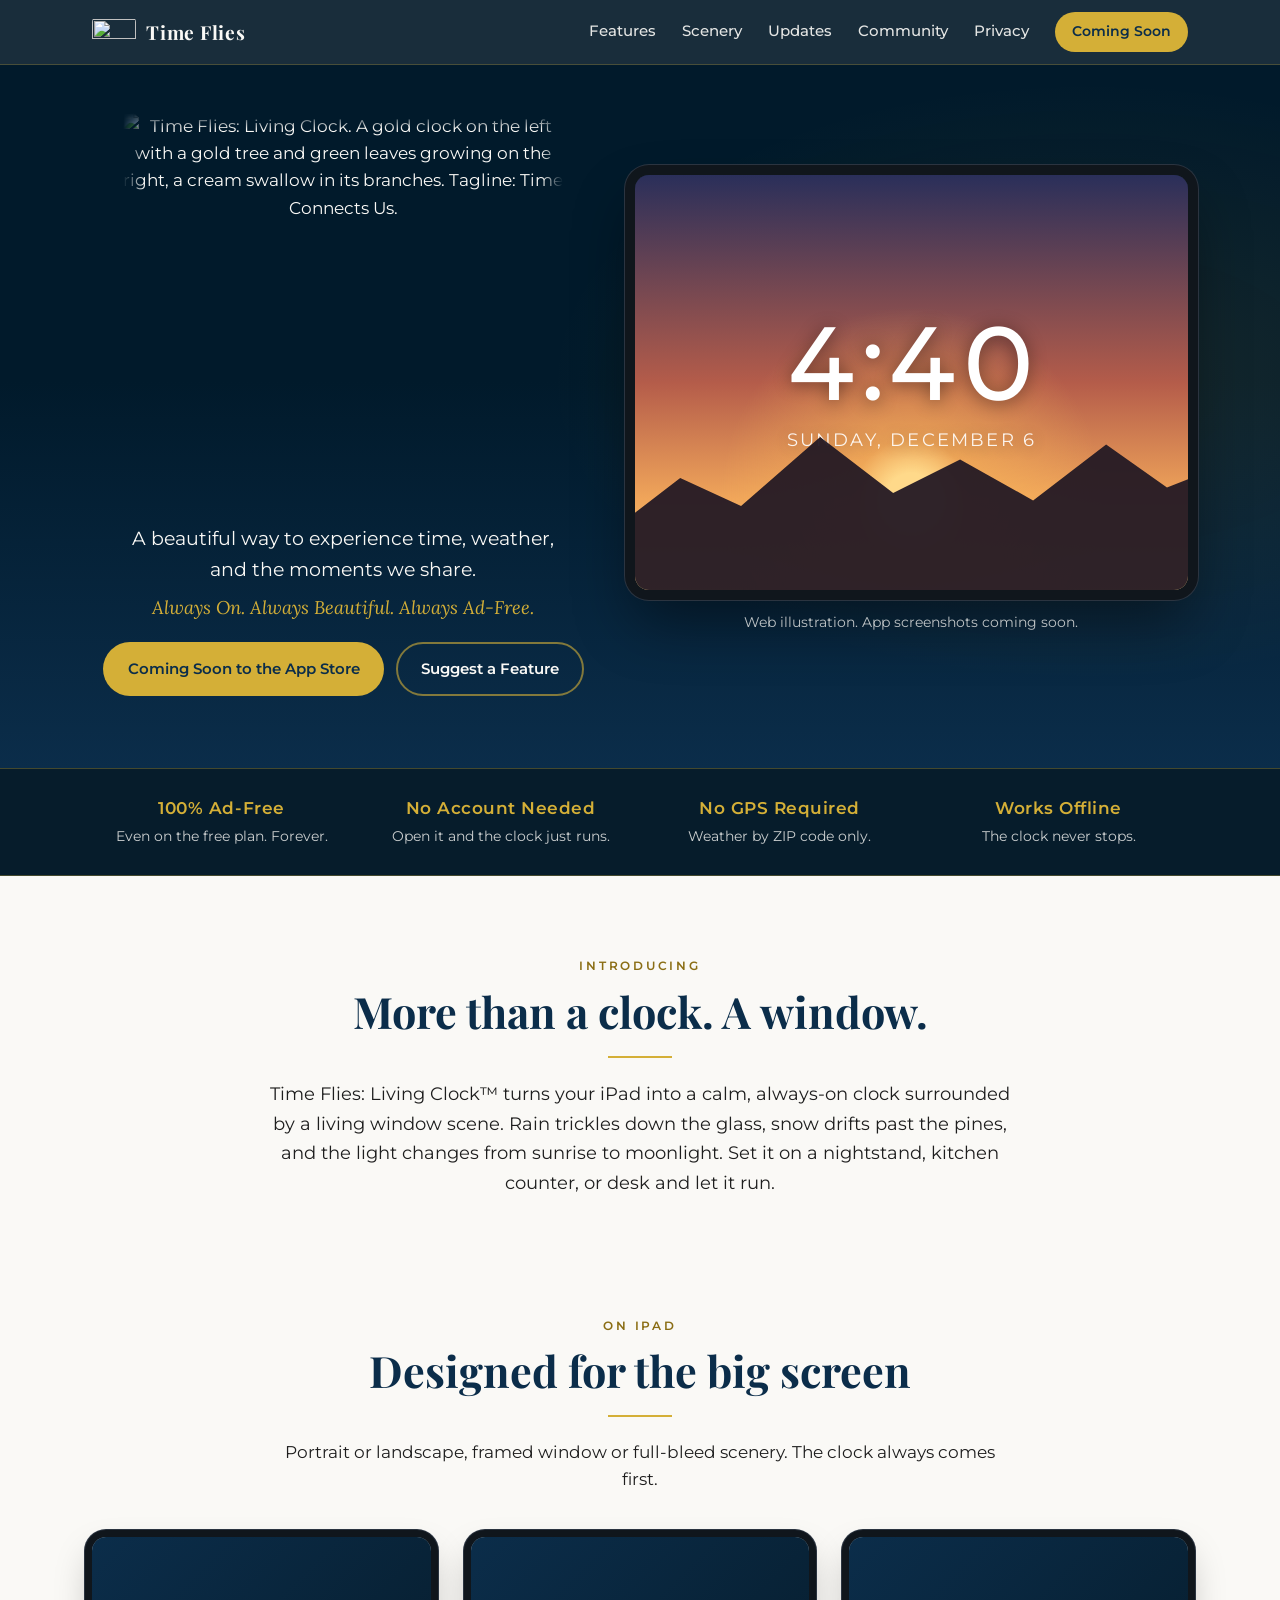
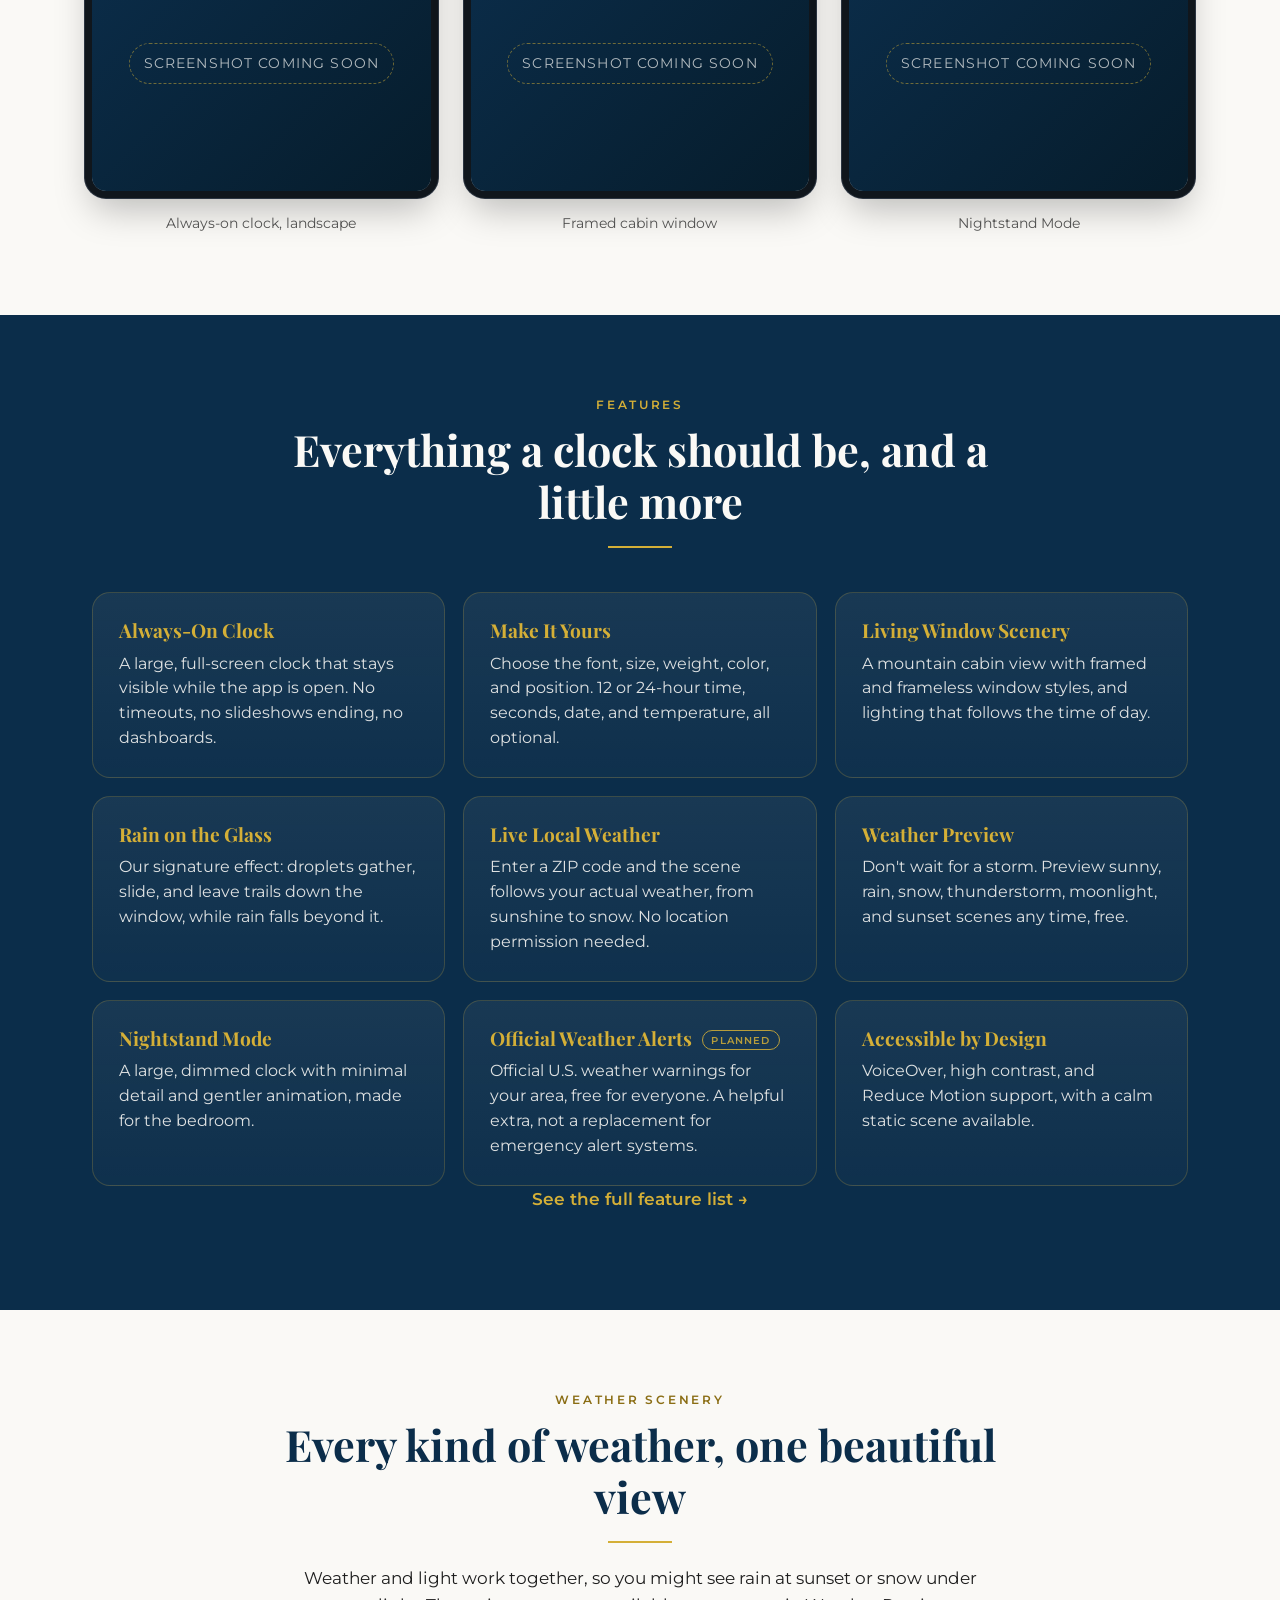
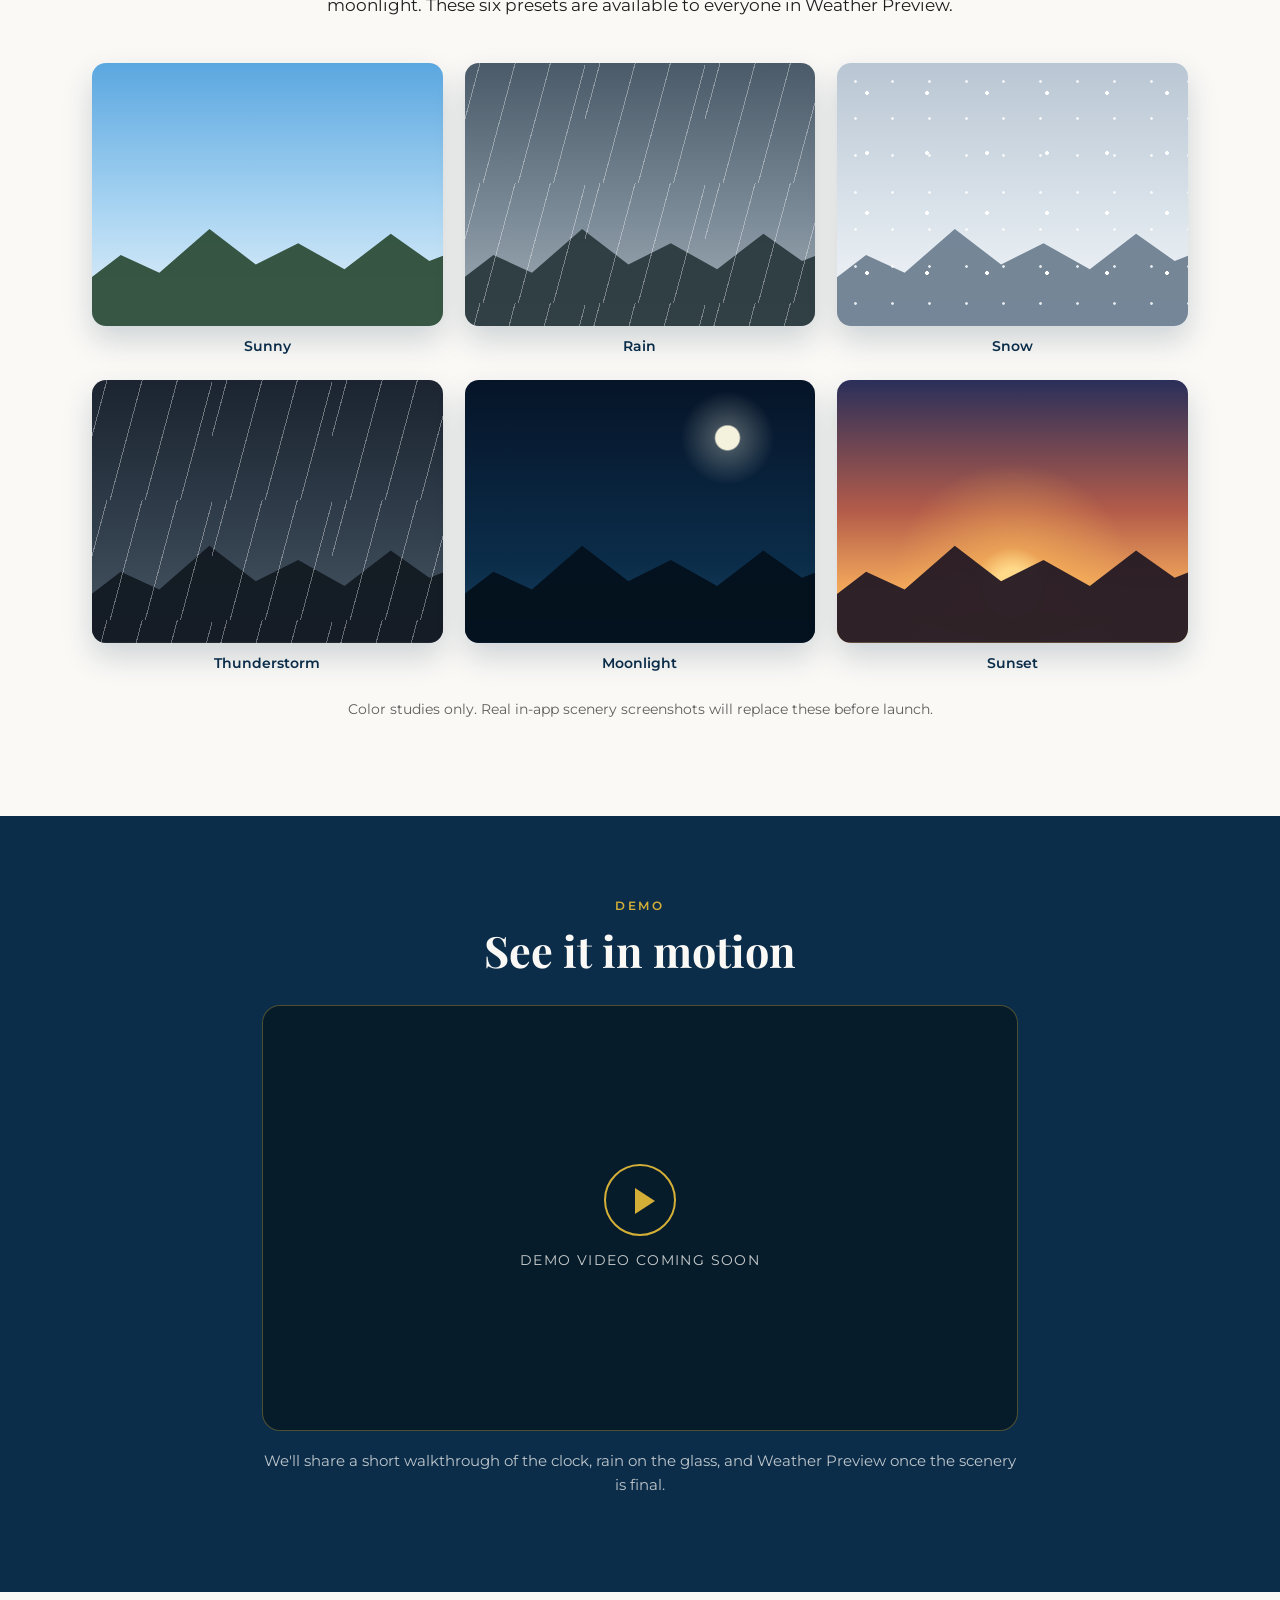
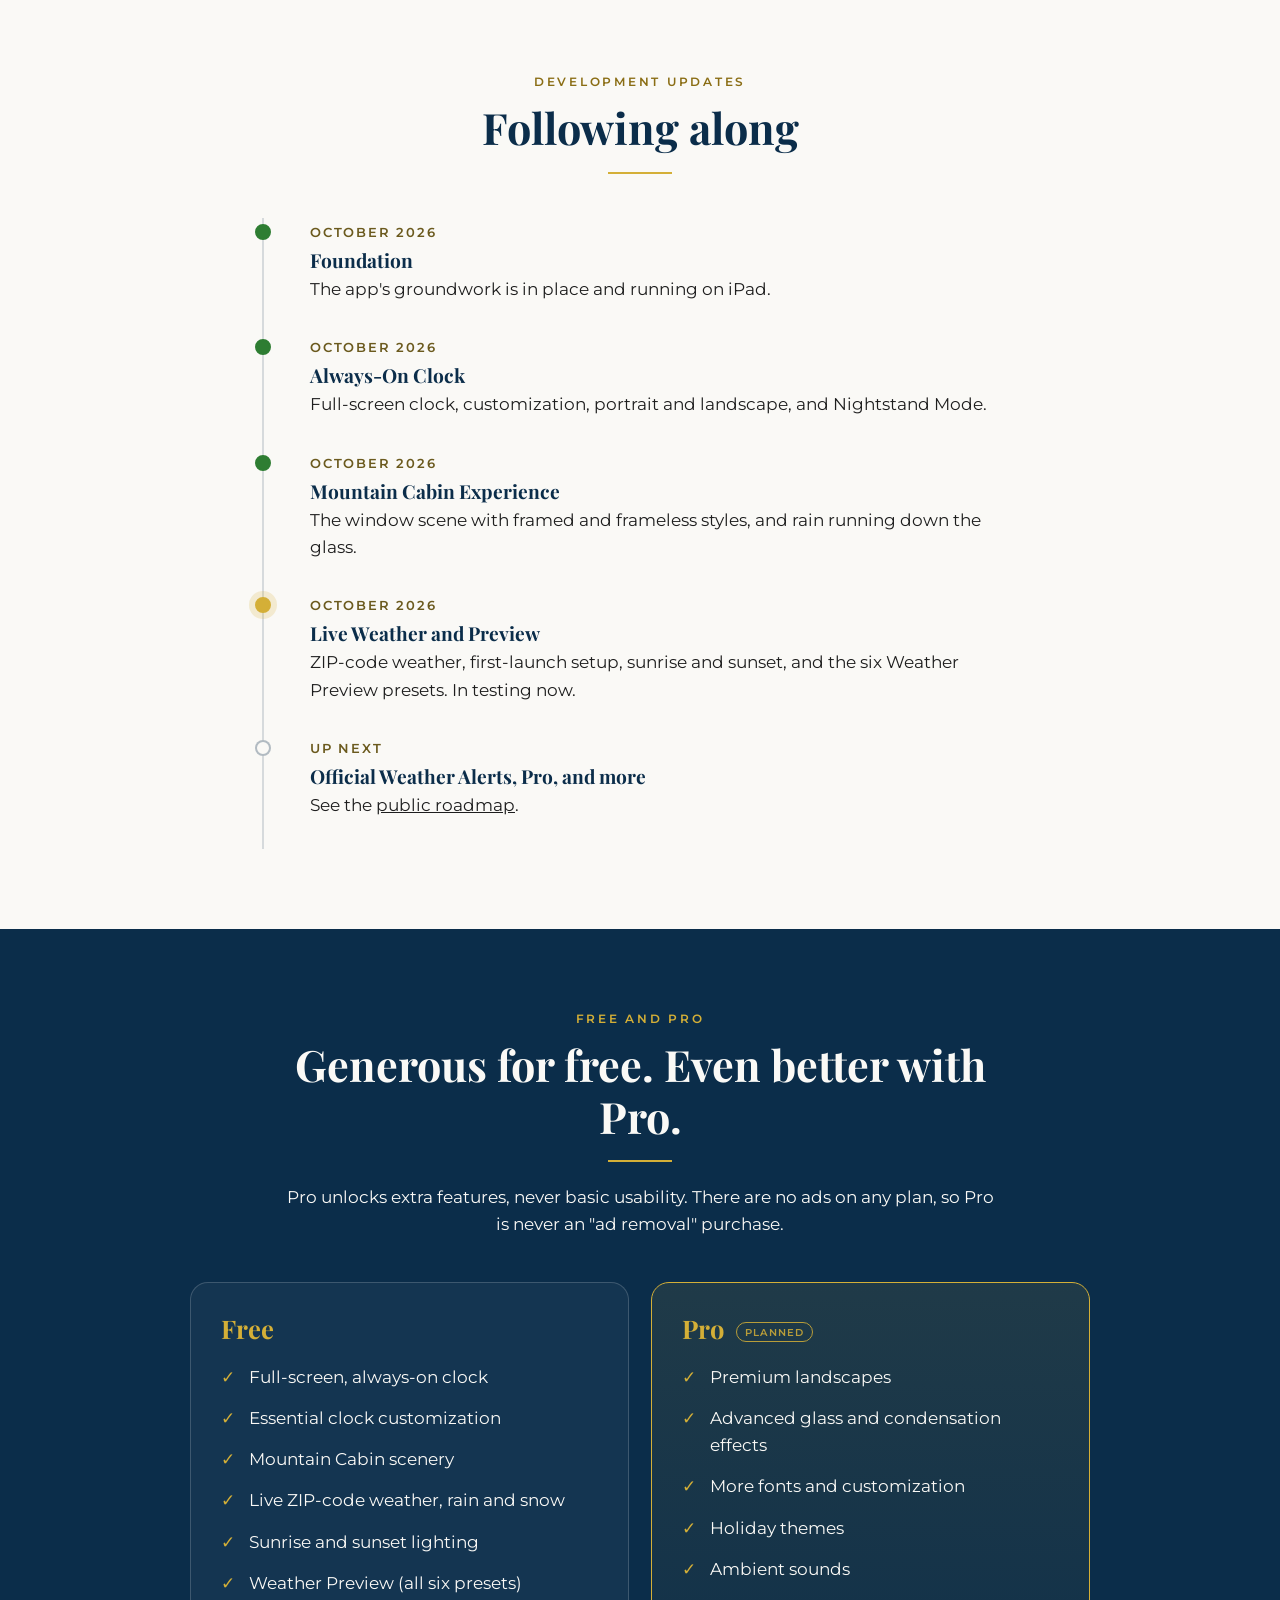
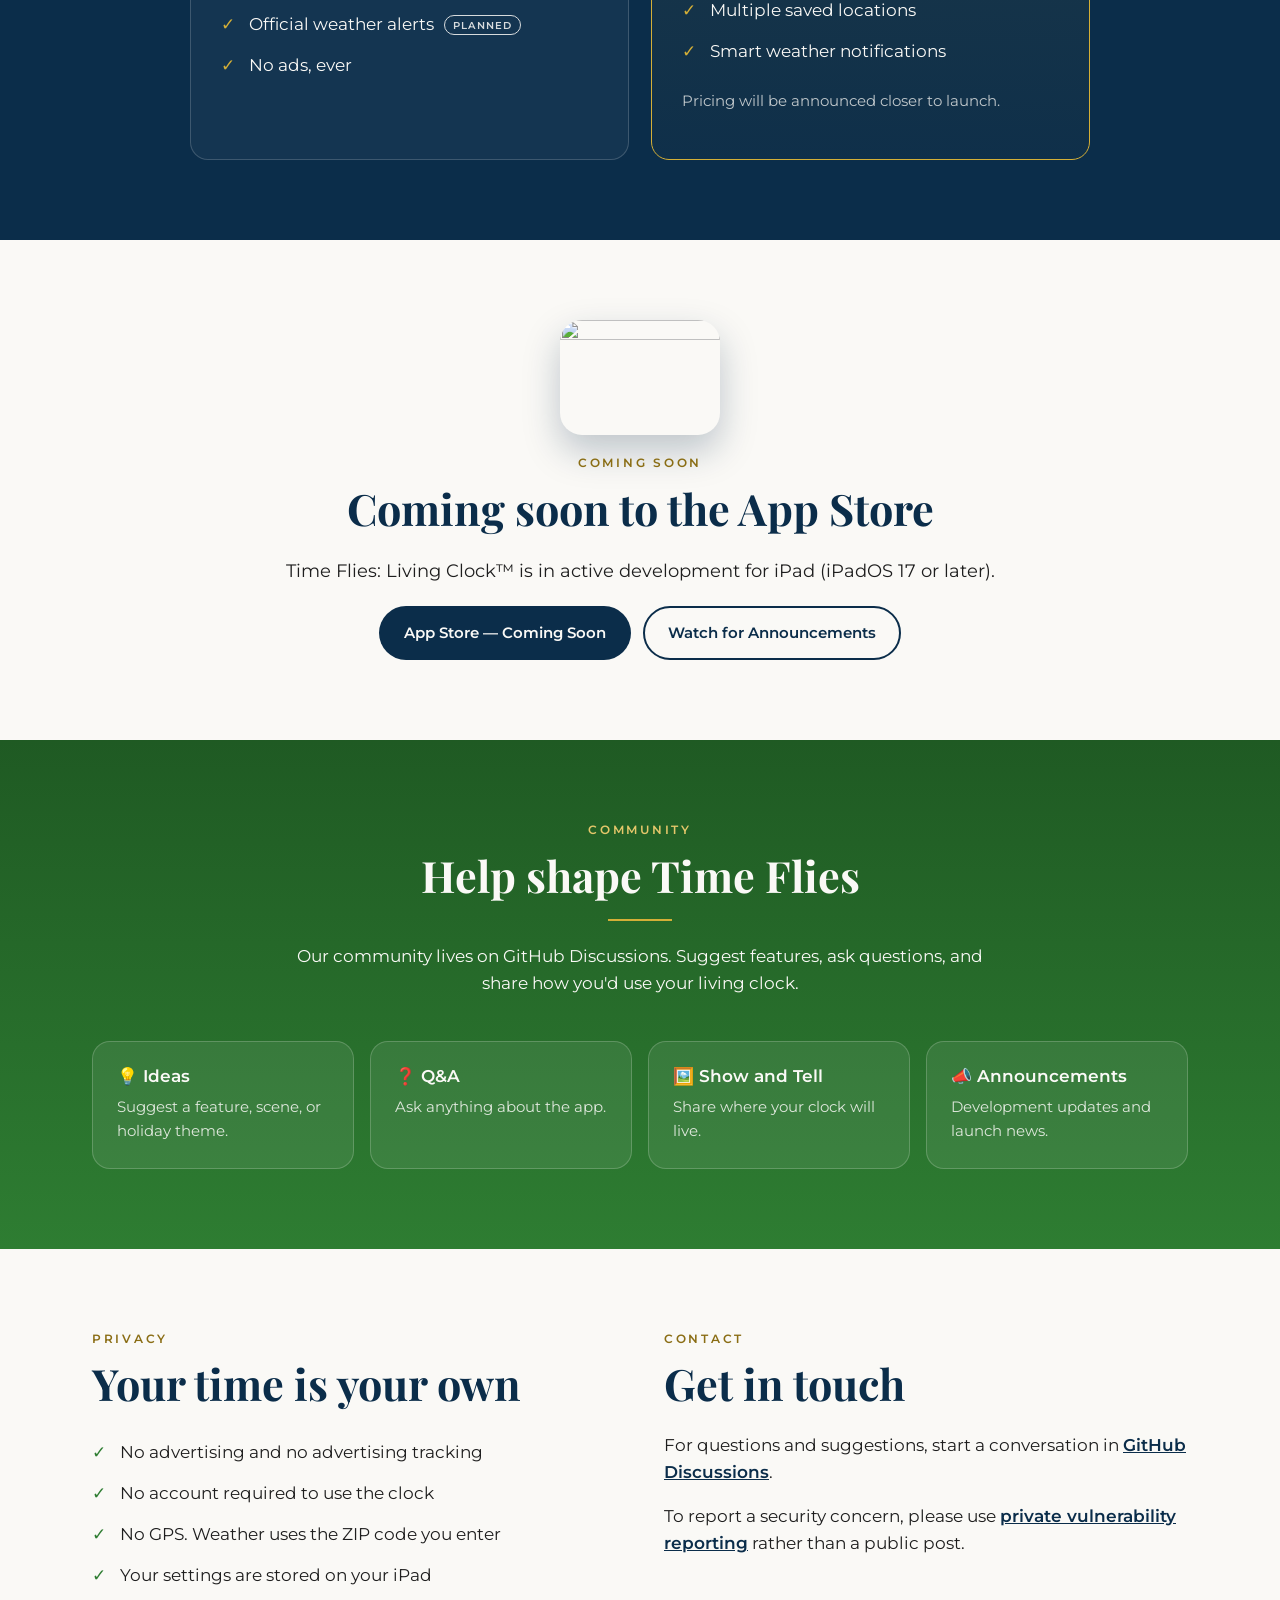
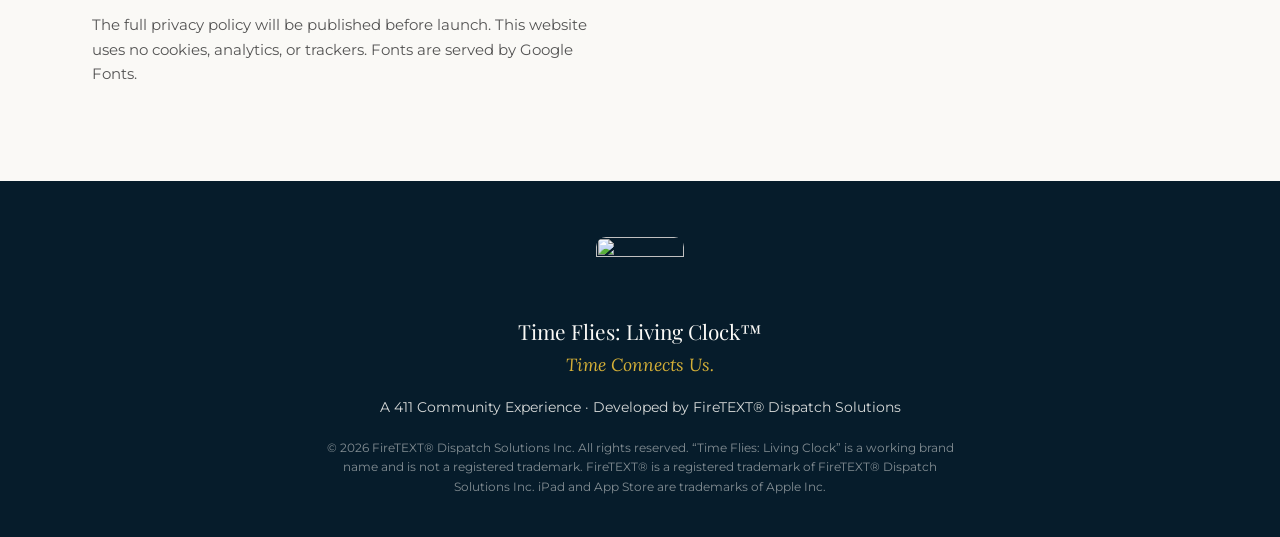
==== commit 919d0734: "Point links at timeflies.live Add the website to the README, and give the site a canonical URL and a" ====
--- a/website/index.html
+++ b/website/index.html
@@ -8,8 +8,10 @@
   <meta name="theme-color" content="#0B2D4A">
   <meta property="og:title" content="Time Flies: Living Clock™">
   <meta property="og:description" content="A beautiful, always-on iPad clock with immersive weather scenery. Time Connects Us.">
-  <meta property="og:image" content="assets/branding/time-flies-primary-logo-dark.png">
+  <meta property="og:image" content="https://timeflies.live/assets/branding/time-flies-primary-logo-dark.png">
+  <meta property="og:url" content="https://timeflies.live/">
   <meta property="og:type" content="website">
+  <link rel="canonical" href="https://timeflies.live/">
   <link rel="icon" type="image/png" href="assets/branding/time-flies-favicon.png">
   <link rel="apple-touch-icon" href="assets/branding/time-flies-favicon.png">
   <link rel="preconnect" href="https://fonts.googleapis.com">
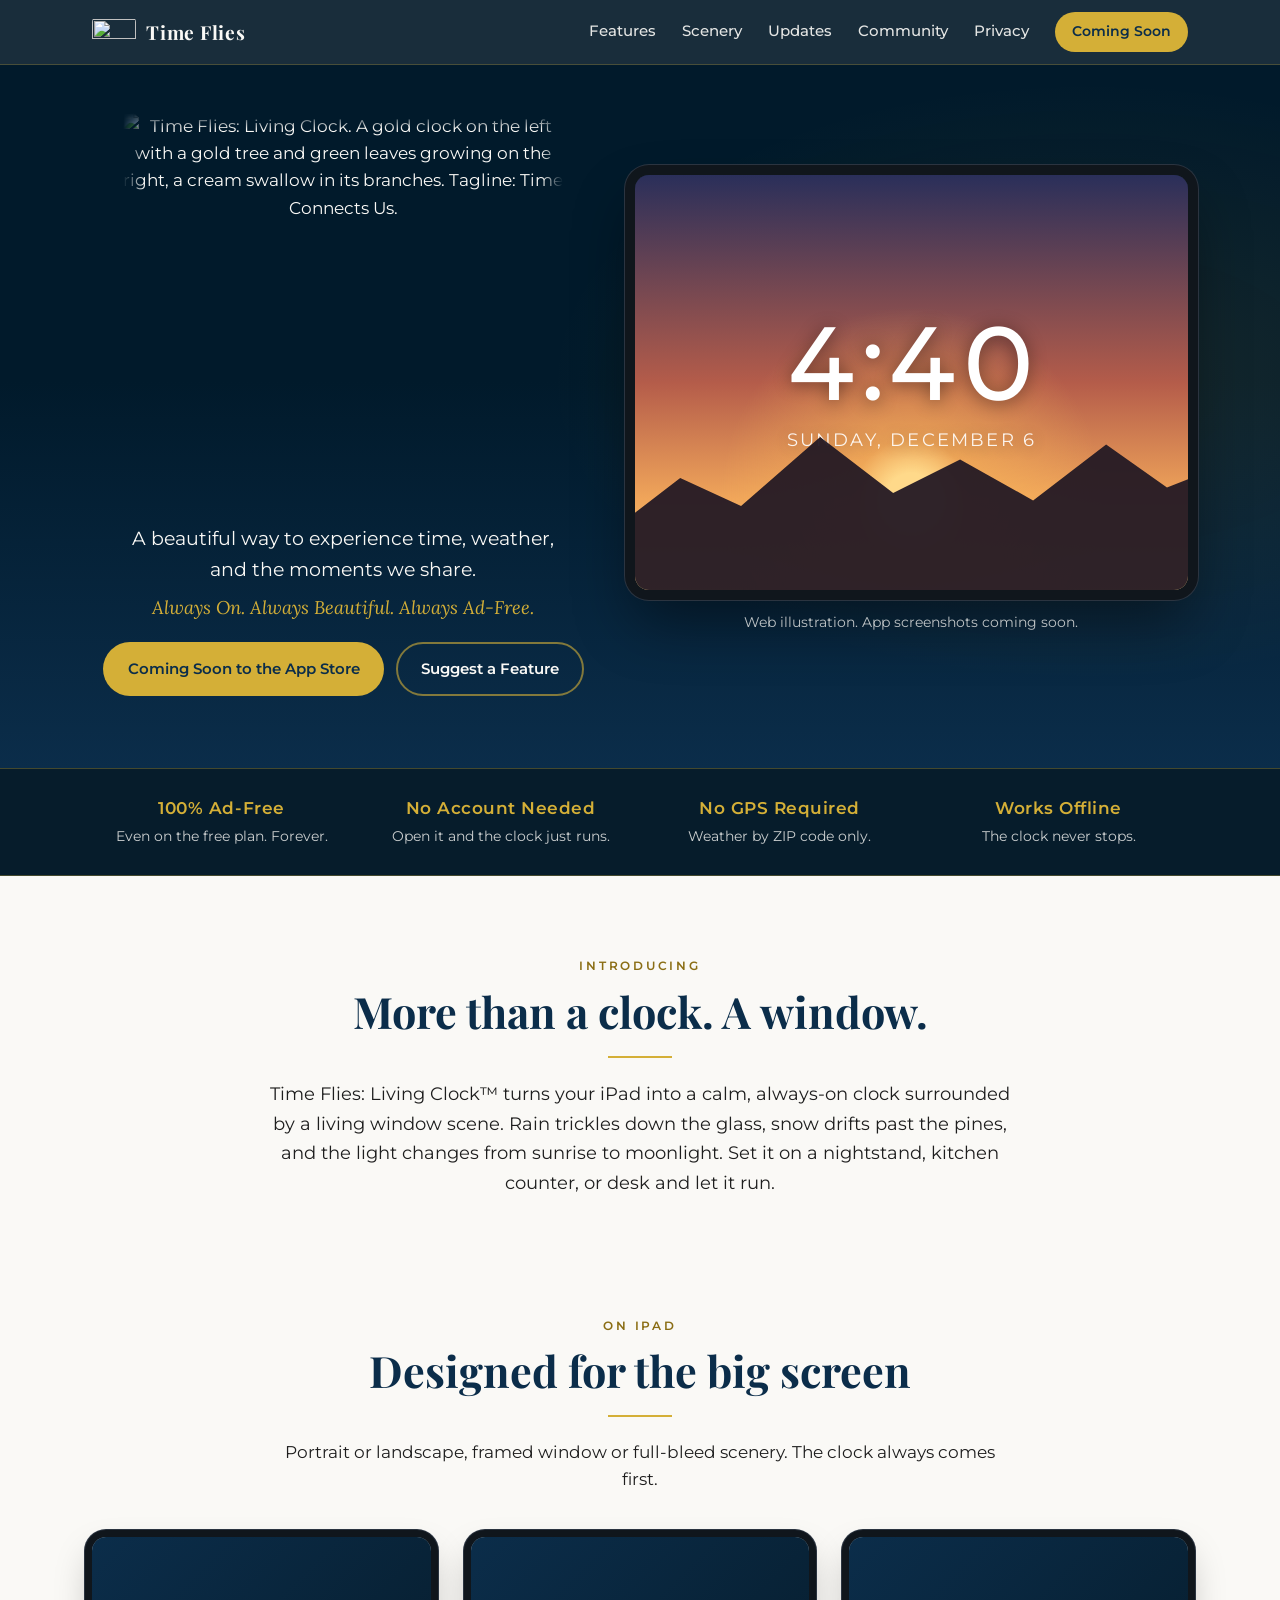
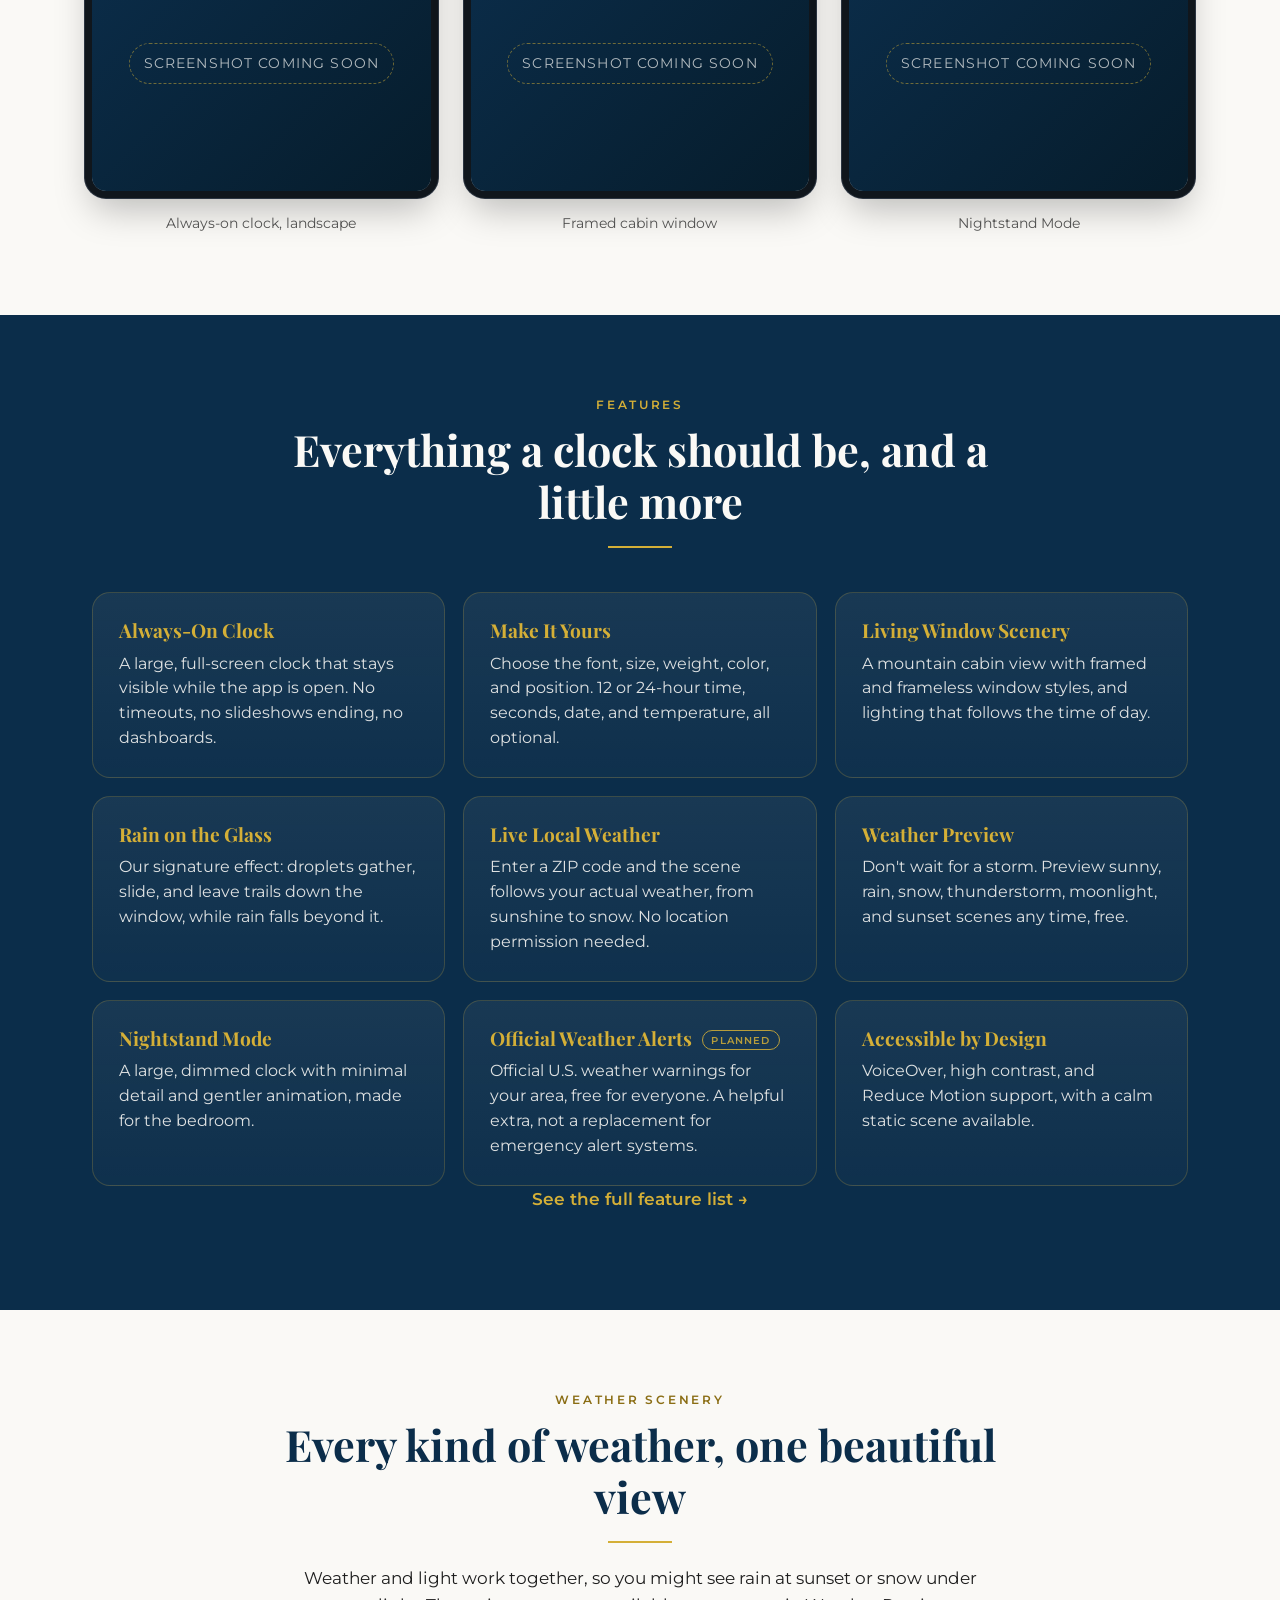
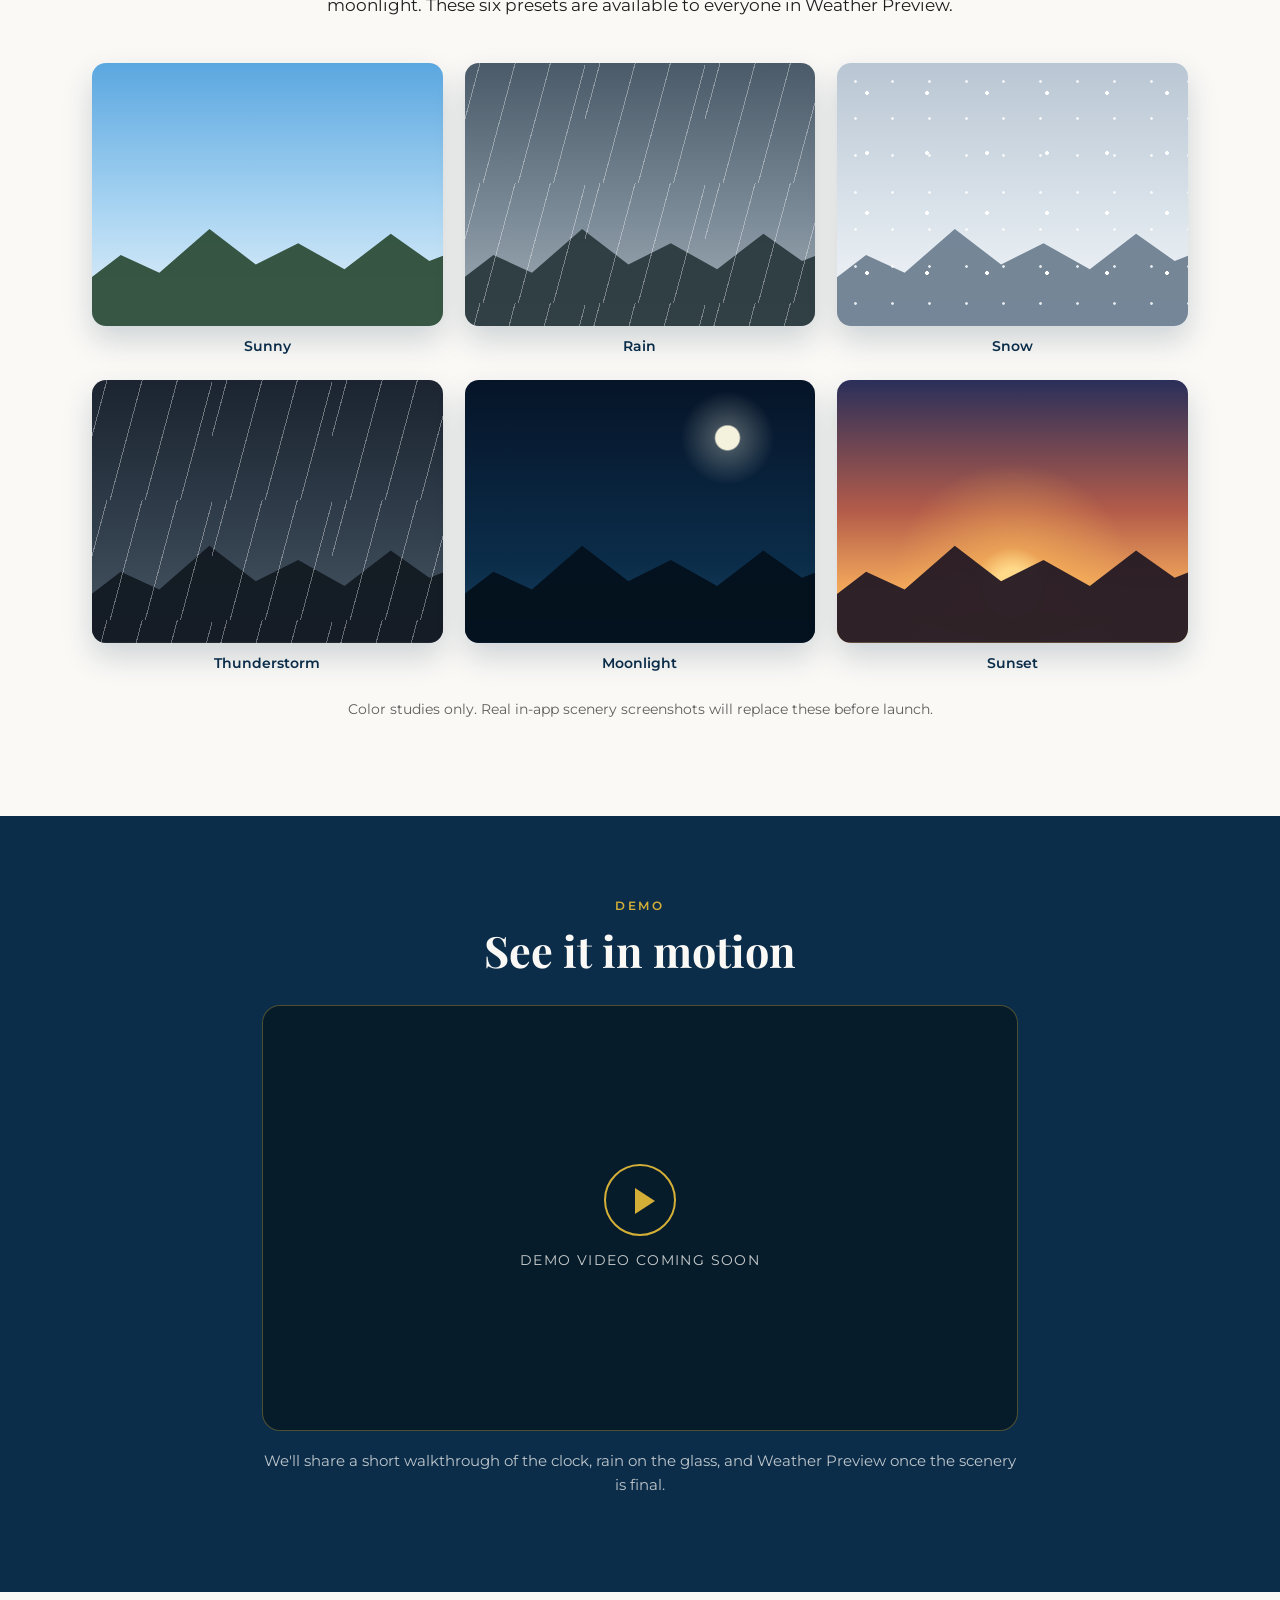
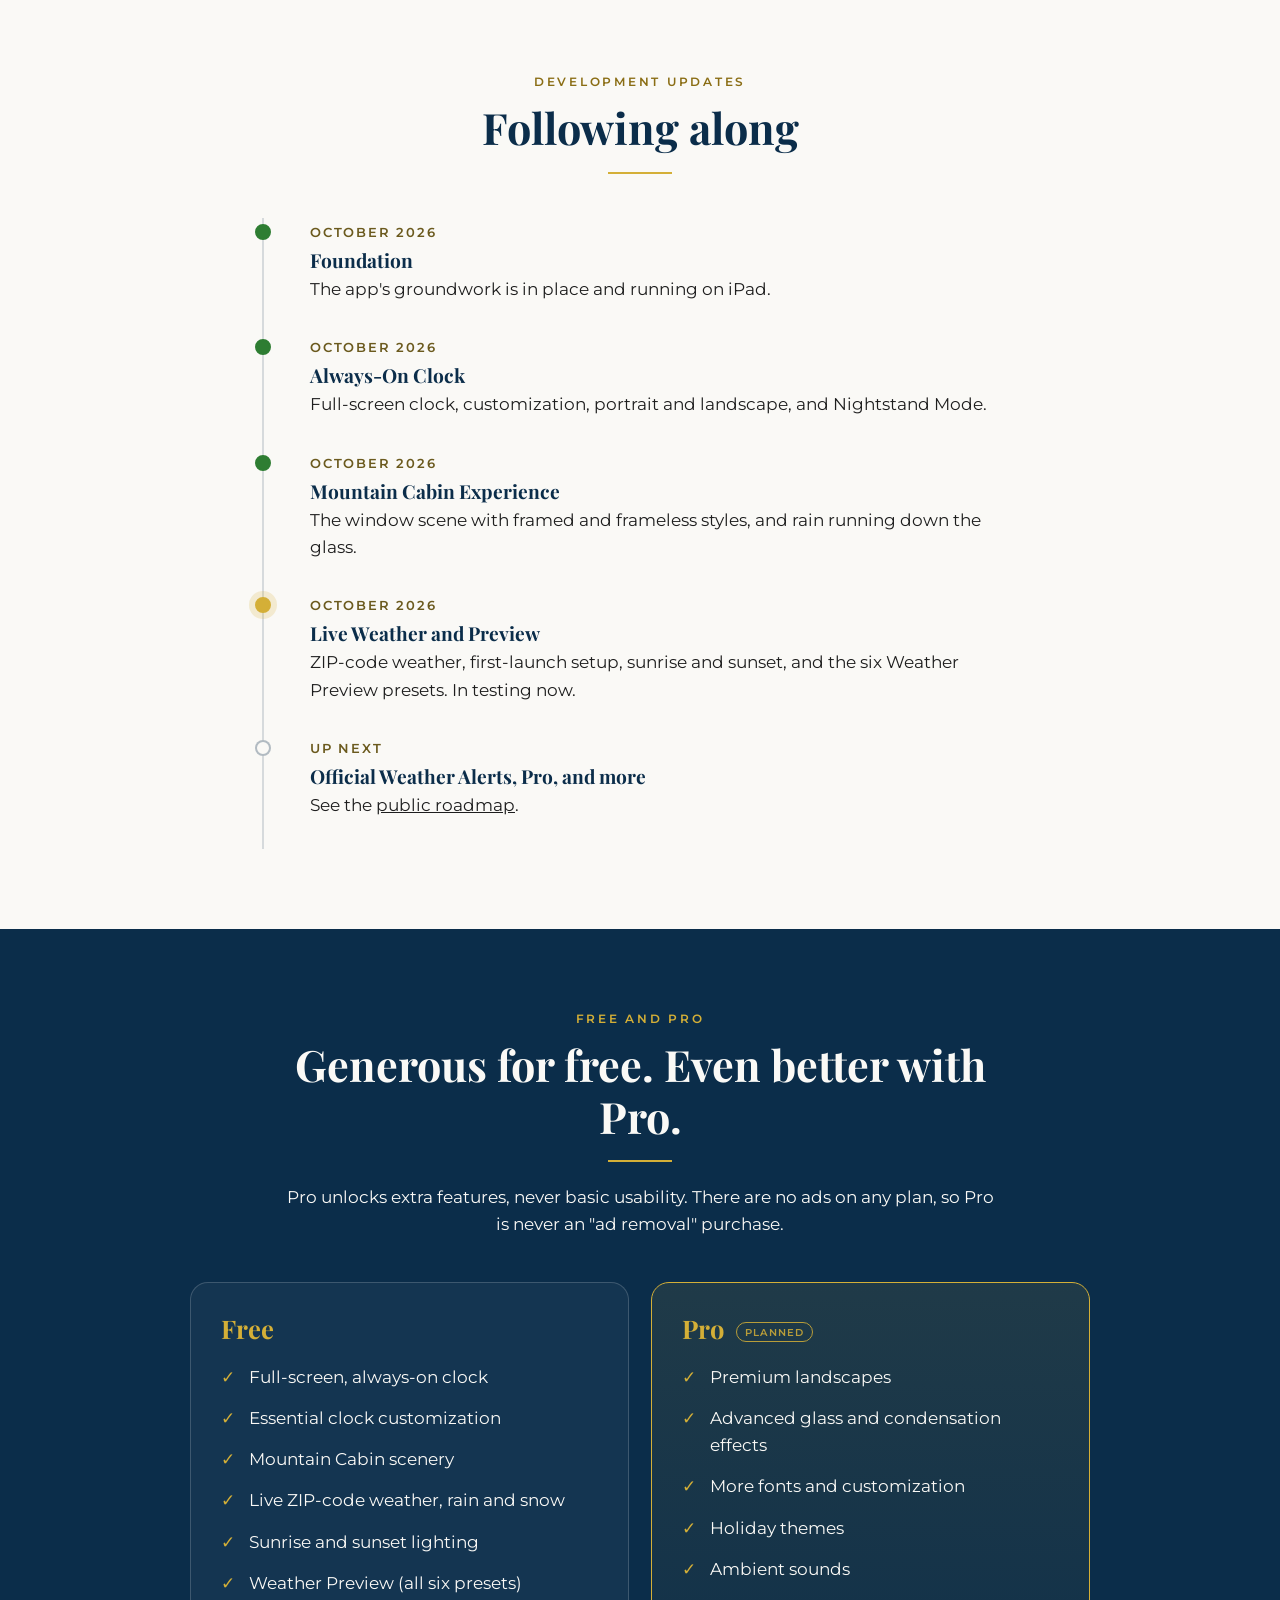
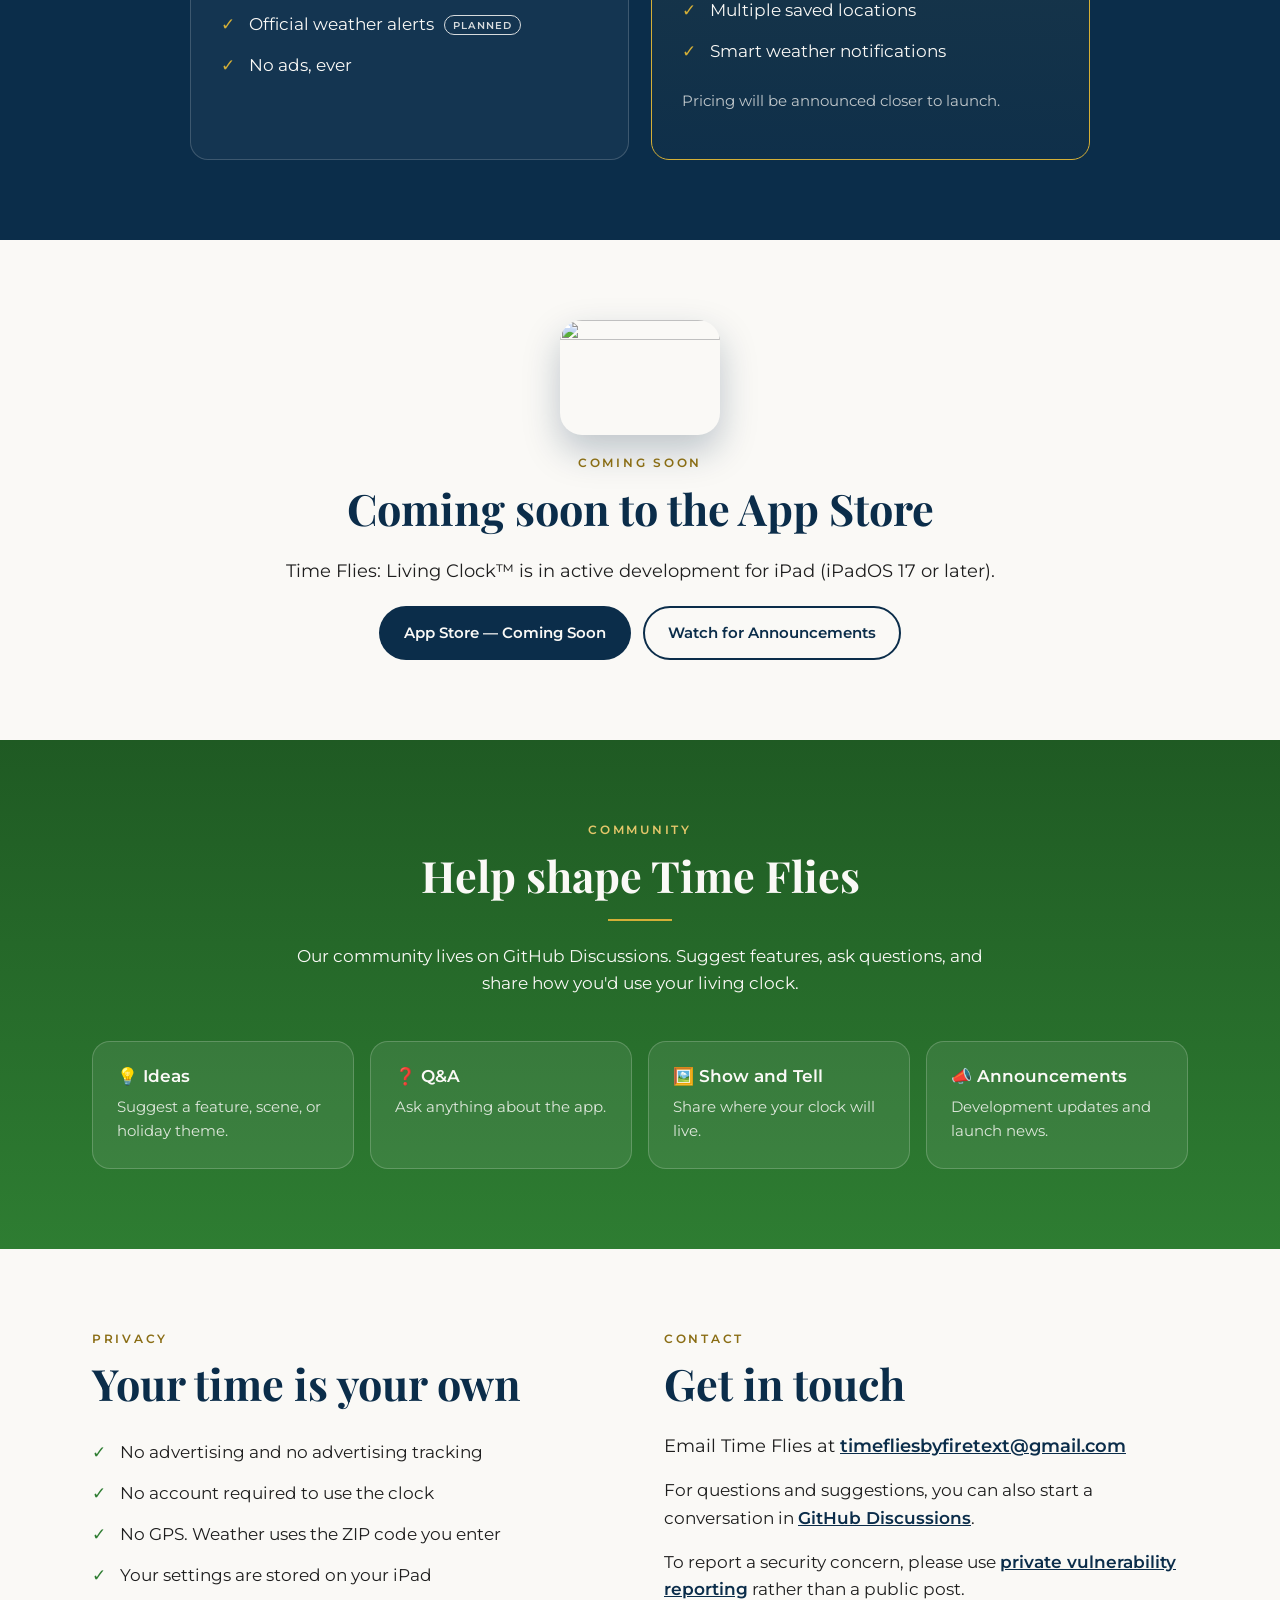
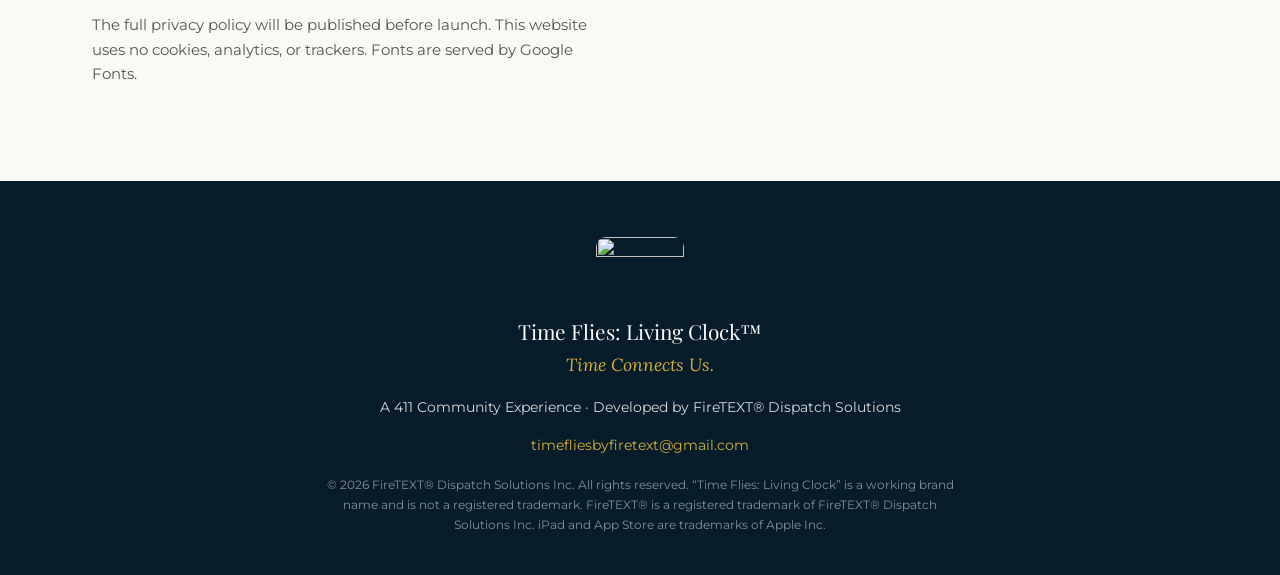
==== commit 63310f1d: "Add Time Flies contact email Website contact section and footer, README, FAQ, LICENSE permission req" ====
--- a/website/index.html
+++ b/website/index.html
@@ -263,7 +263,8 @@
         <div>
           <p class="eyebrow">Contact</p>
           <h2>Get in touch</h2>
-          <p>For questions and suggestions, start a conversation in <a href="https://github.com/firetext911/time-flies-showcase/discussions">GitHub Discussions</a>.</p>
+          <p class="contact-email">Email Time Flies at <a href="mailto:timefliesbyfiretext@gmail.com">timefliesbyfiretext@gmail.com</a></p>
+          <p>For questions and suggestions, you can also start a conversation in <a href="https://github.com/firetext911/time-flies-showcase/discussions">GitHub Discussions</a>.</p>
           <p>To report a security concern, please use <a href="https://github.com/firetext911/time-flies-showcase/security/advisories/new">private vulnerability reporting</a> rather than a public post.</p>
         </div>
       </div>
@@ -276,6 +277,7 @@
       <p class="footer__name">Time Flies: Living Clock™</p>
       <p class="footer__tag">Time Connects Us.</p>
       <p>A 411 Community Experience · Developed by FireTEXT® Dispatch Solutions</p>
+      <p><a class="footer__email" href="mailto:timefliesbyfiretext@gmail.com">timefliesbyfiretext@gmail.com</a></p>
       <p class="footer__legal">© <span data-year>2026</span> FireTEXT® Dispatch Solutions Inc. All rights reserved. “Time Flies: Living Clock” is a working brand name and is not a registered trademark. FireTEXT® is a registered trademark of FireTEXT® Dispatch Solutions Inc. iPad and App Store are trademarks of Apple Inc.</p>
     </div>
   </footer>
--- a/website/styles.css
+++ b/website/styles.css
@@ -284,6 +284,10 @@
 .two-col { display: grid; gap: 48px; }
 @media (min-width: 860px) { .two-col { grid-template-columns: 1fr 1fr; } }
 .two-col a { color: var(--midnight); font-weight: 600; }
+.contact-email { font-size: 1.1rem; }
+.contact-email a { overflow-wrap: anywhere; }
+.footer__email { color: var(--gold); text-decoration: none; }
+.footer__email:hover { text-decoration: underline; }
 
 /* Footer */
 .footer { background: var(--deep-navy); color: rgba(250,249,246,.85); padding: 56px 0 40px; text-align: center; font-size: .9rem; }
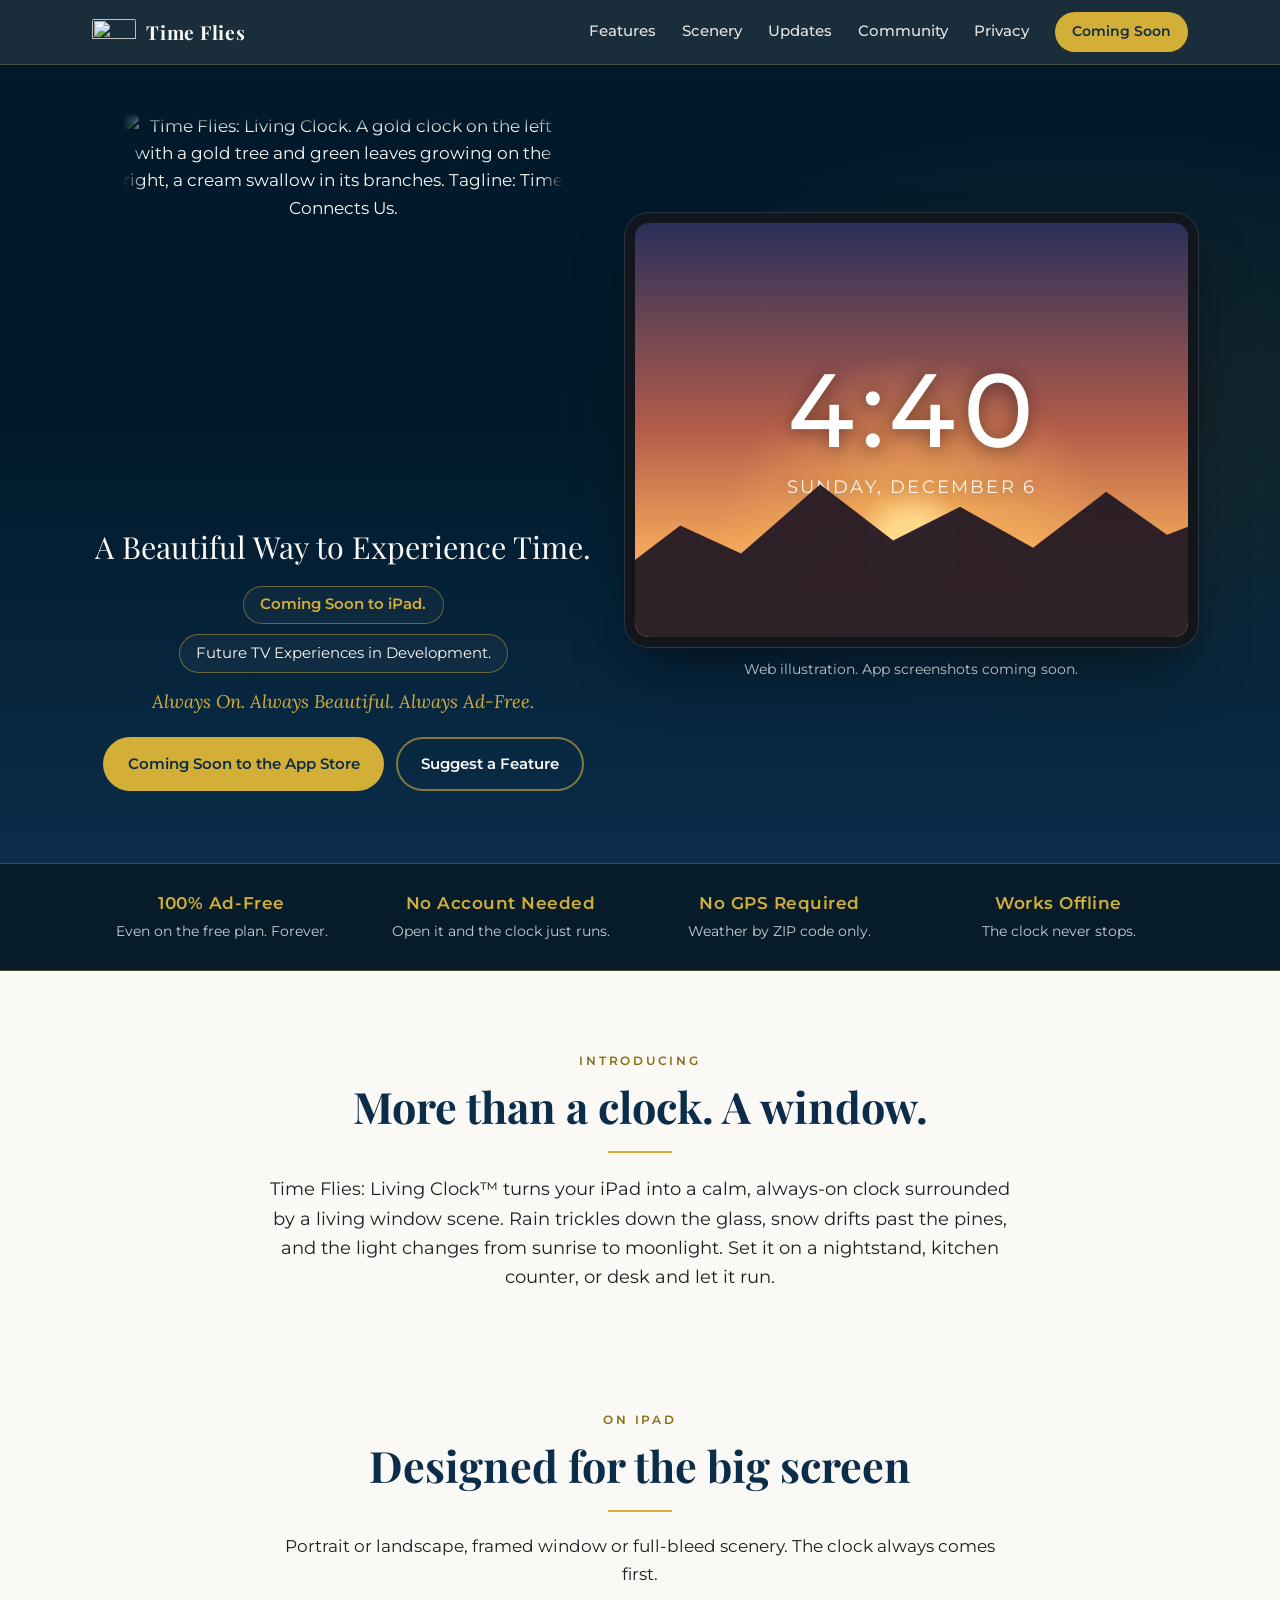
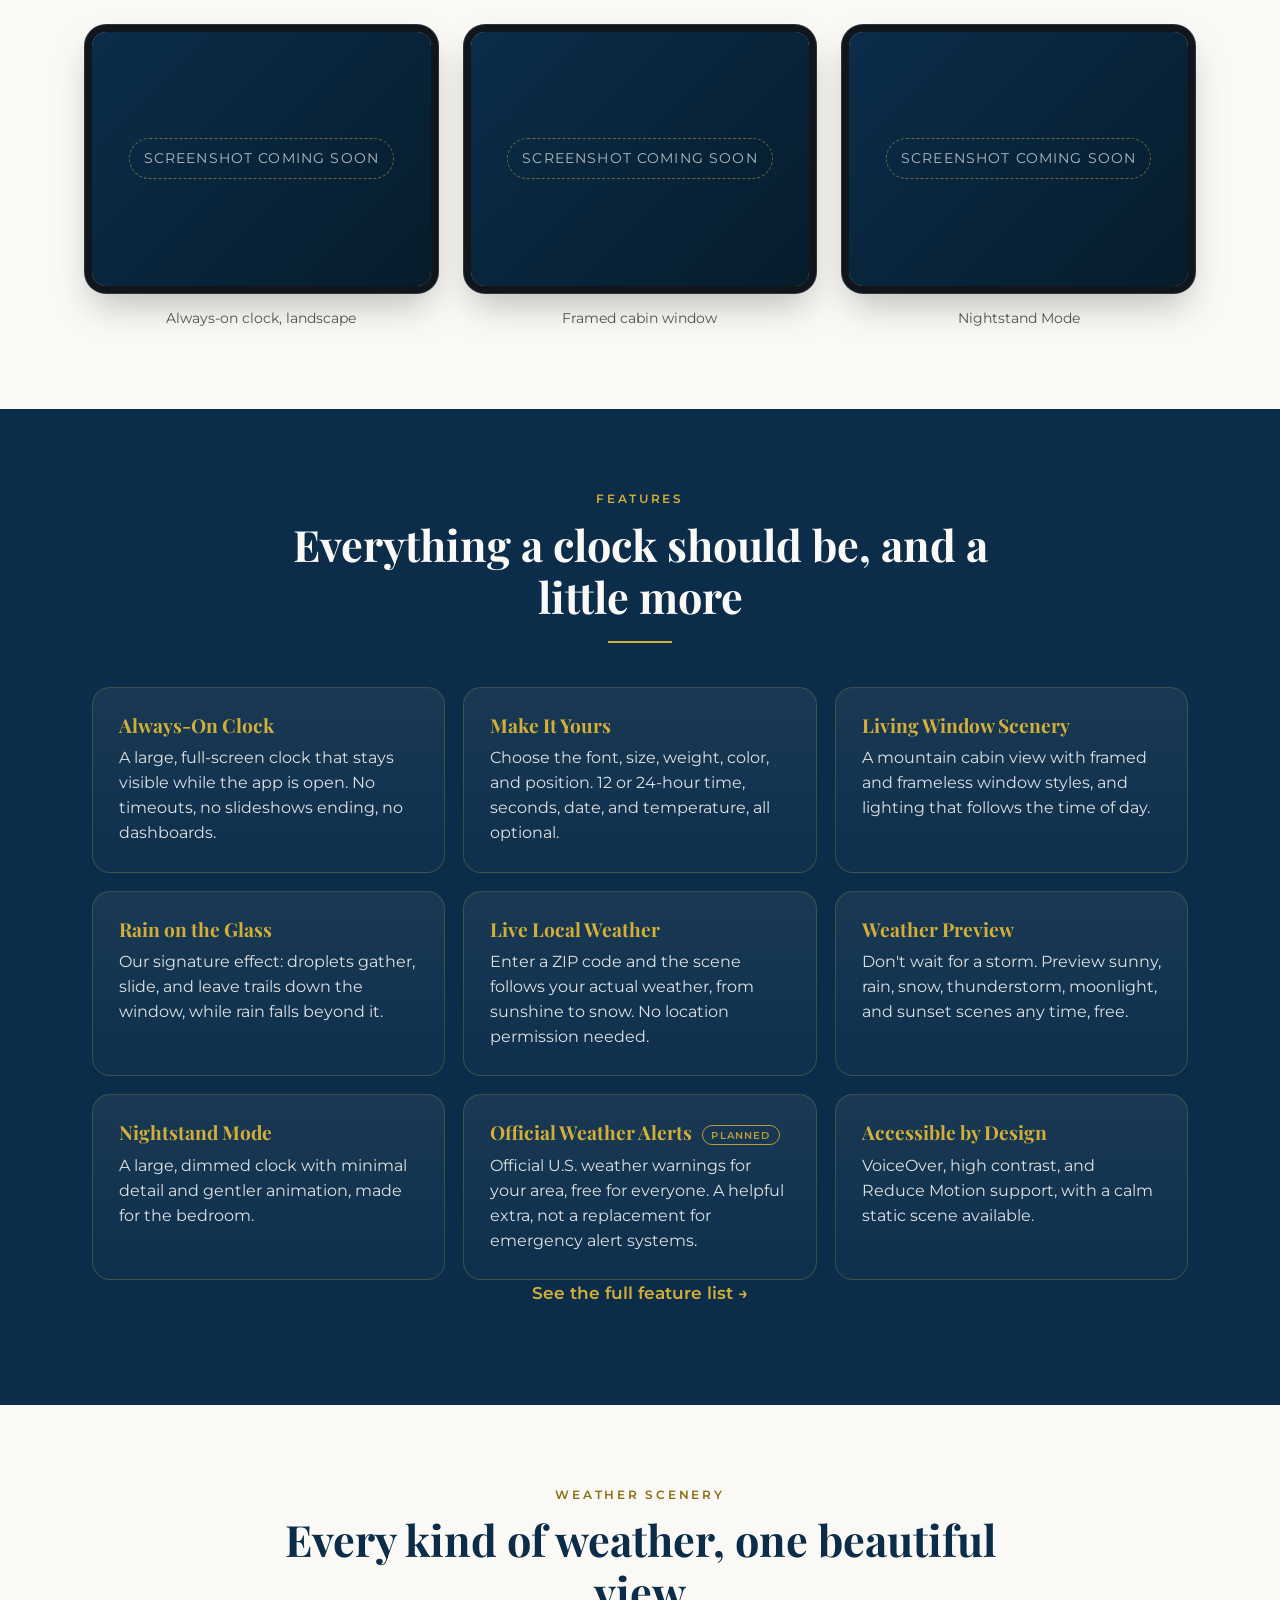
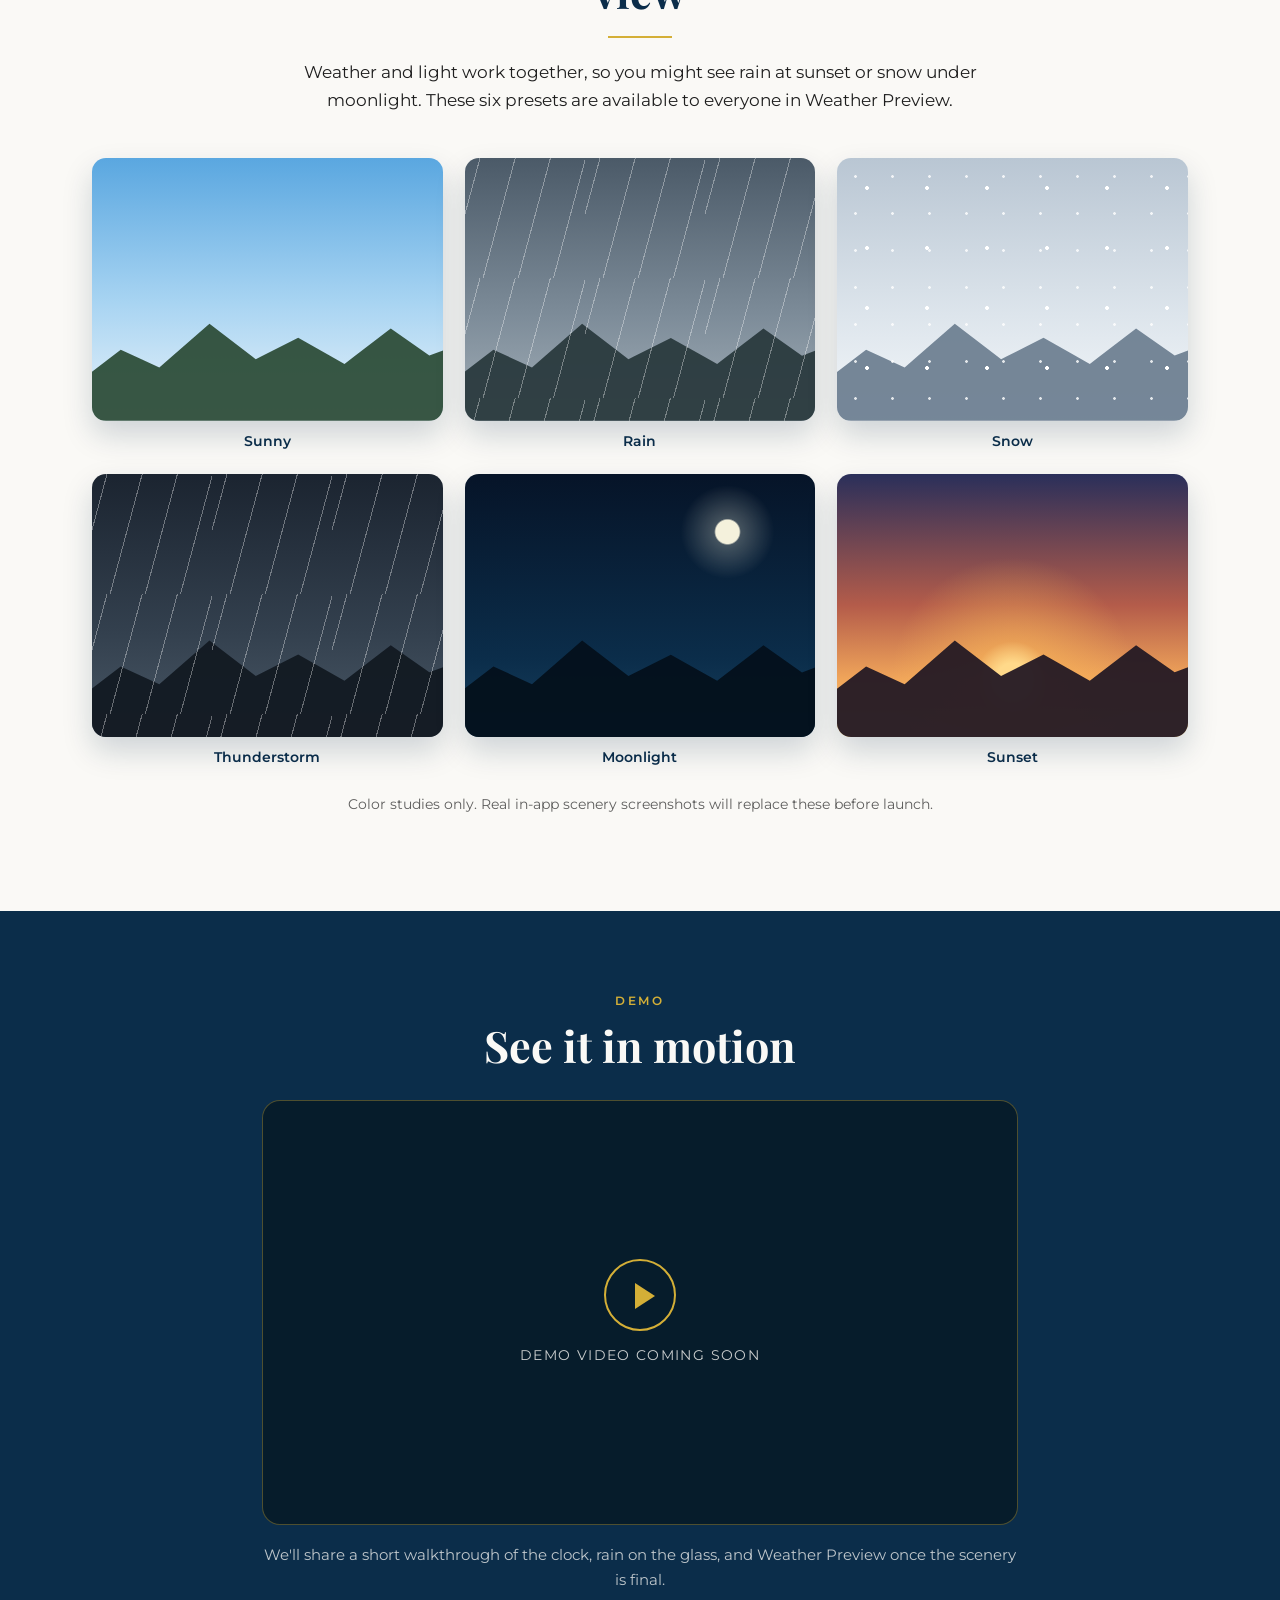
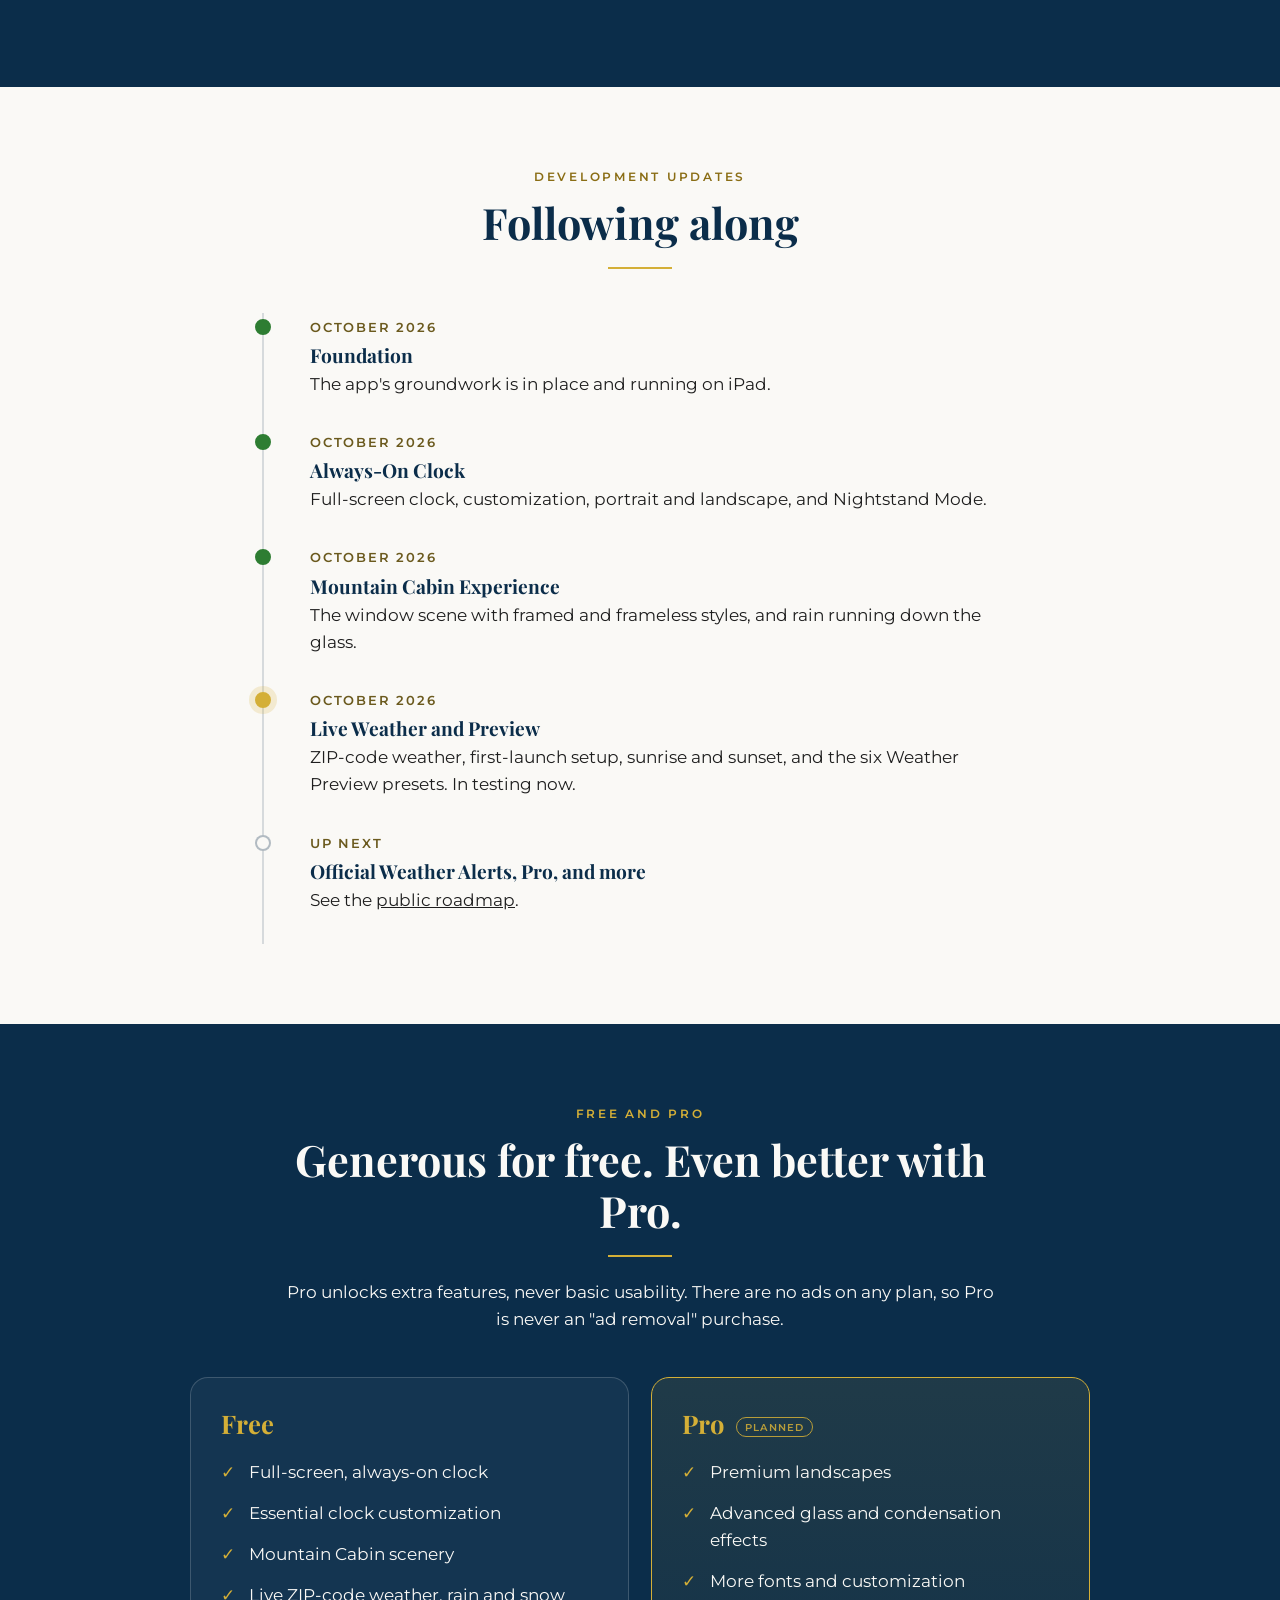
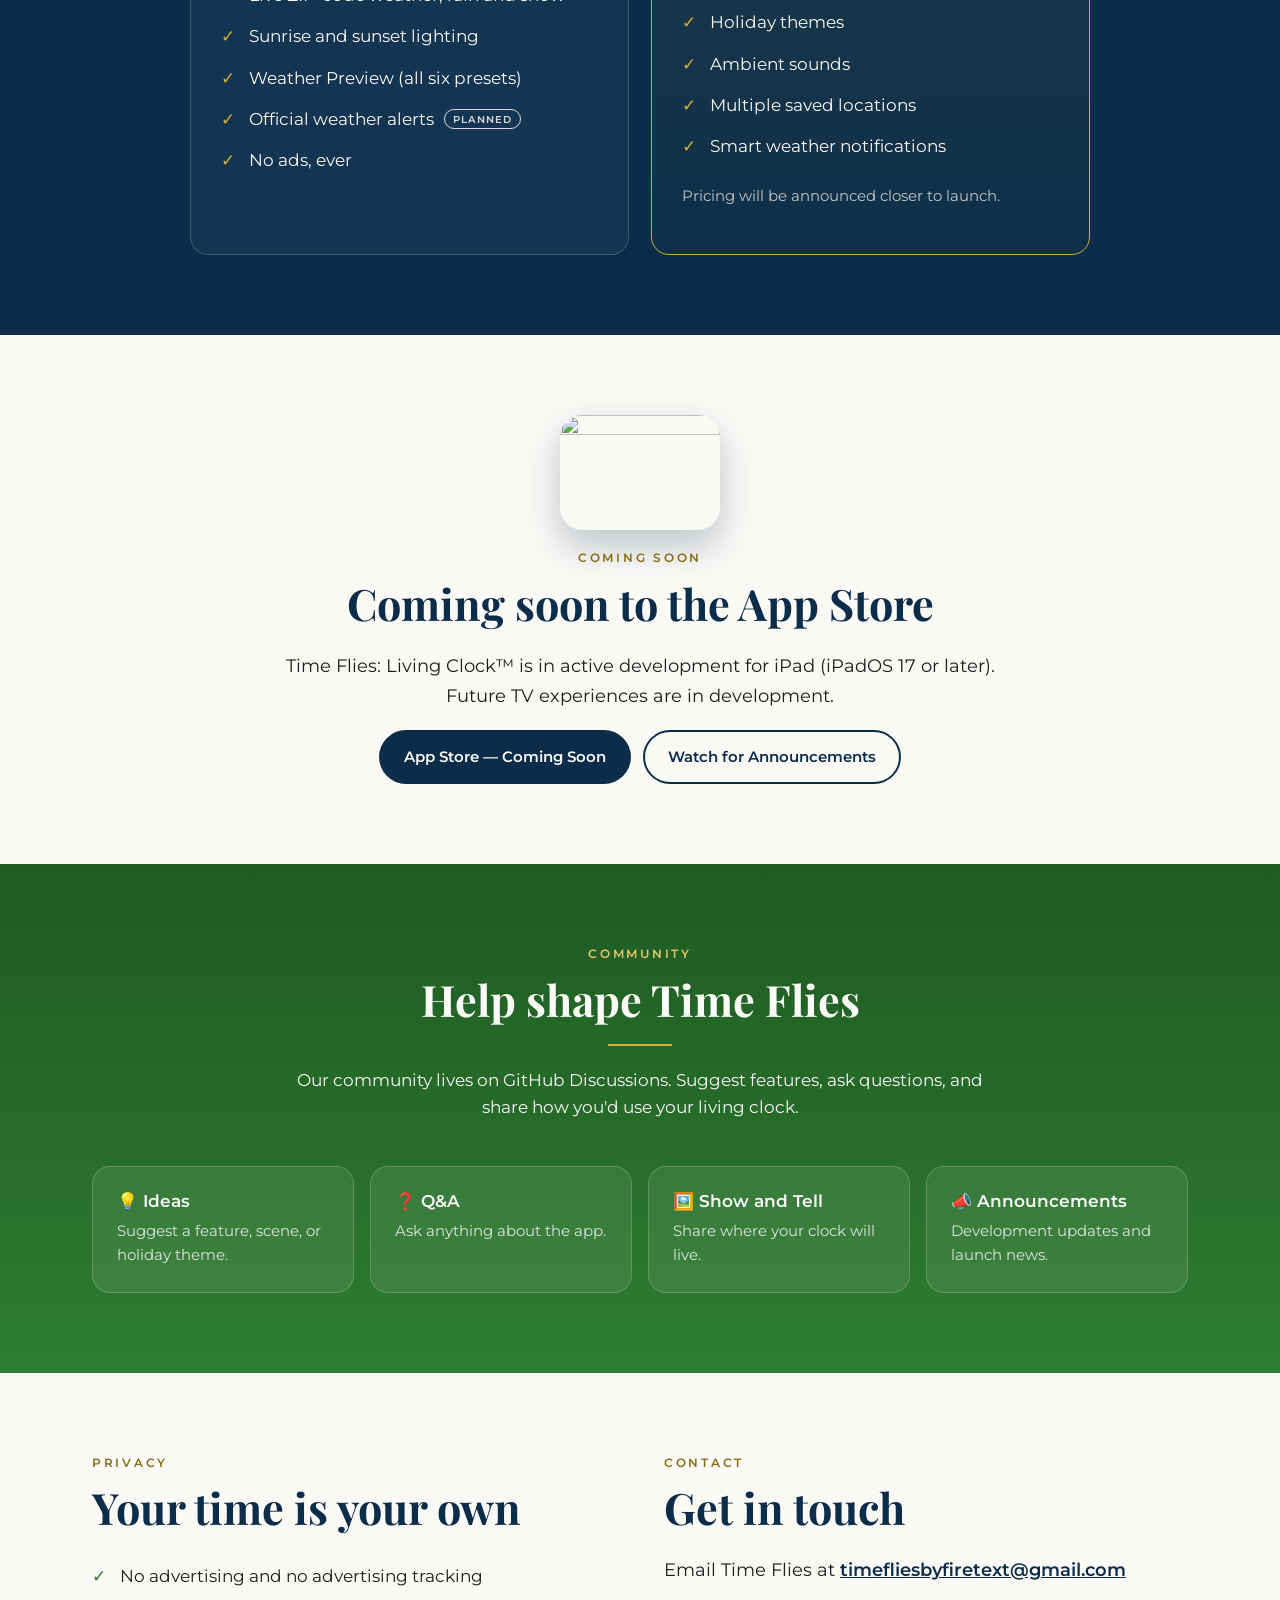
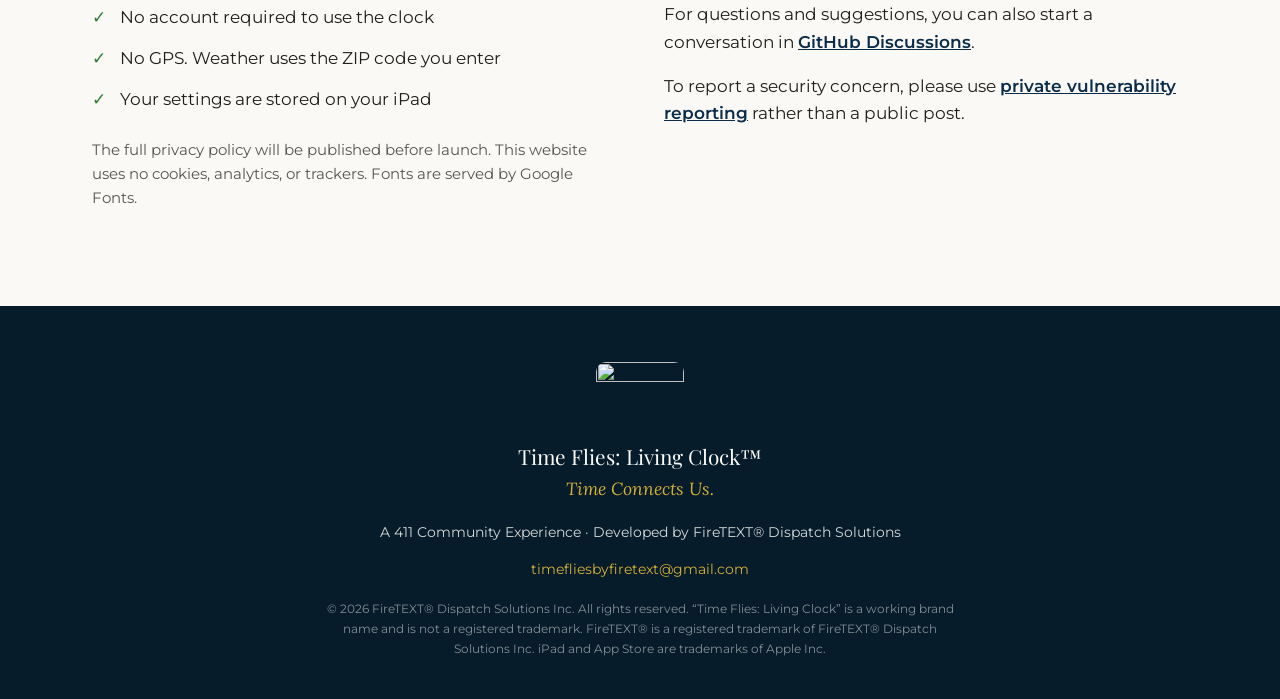
==== commit a273b695: "Coming Soon hero, TV sizing, SEO, and CNAME - Hero: "A Beautiful Way to Experience Time.", "Coming S" ====
--- a/website/index.html
+++ b/website/index.html
@@ -3,15 +3,62 @@
 <head>
   <meta charset="utf-8">
   <meta name="viewport" content="width=device-width, initial-scale=1">
-  <title>Time Flies: Living Clock™ — Time Connects Us.</title>
-  <meta name="description" content="Time Flies: Living Clock™ turns your iPad into a beautiful, always-on clock with immersive weather scenery. 100% ad-free, even on the free plan. Coming soon to the App Store.">
+  <title>Time Flies: Living Clock™ — A Beautiful Way to Experience Time</title>
+  <meta name="description" content="Time Flies: Living Clock™ turns your iPad into a beautiful, always-on clock with living weather scenery. 100% ad-free, even on the free plan. Coming soon to iPad. Future TV experiences in development.">
+  <meta name="robots" content="index, follow">
   <meta name="theme-color" content="#0B2D4A">
-  <meta property="og:title" content="Time Flies: Living Clock™">
-  <meta property="og:description" content="A beautiful, always-on iPad clock with immersive weather scenery. Time Connects Us.">
-  <meta property="og:image" content="https://timeflies.live/assets/branding/time-flies-primary-logo-dark.png">
+  <meta name="color-scheme" content="light">
+  <link rel="canonical" href="https://timeflies.live/">
+
+  <!-- Social sharing -->
+  <meta property="og:site_name" content="Time Flies: Living Clock™">
+  <meta property="og:type" content="website">
+  <meta property="og:locale" content="en_US">
   <meta property="og:url" content="https://timeflies.live/">
-  <meta property="og:type" content="website">
-  <link rel="canonical" href="https://timeflies.live/">
+  <meta property="og:title" content="Time Flies: Living Clock™ — Time Connects Us.">
+  <meta property="og:description" content="A beautiful way to experience time. An always-on iPad clock with living weather scenery. Coming soon to iPad.">
+  <meta property="og:image" content="https://timeflies.live/assets/branding/time-flies-social-card.png">
+  <meta property="og:image:width" content="1200">
+  <meta property="og:image:height" content="630">
+  <meta property="og:image:alt" content="Time Flies: Living Clock logo: a gold clock on the left and a gold tree on the right on midnight blue, with the tagline Time Connects Us.">
+  <meta name="twitter:card" content="summary_large_image">
+  <meta name="twitter:title" content="Time Flies: Living Clock™ — Time Connects Us.">
+  <meta name="twitter:description" content="A beautiful way to experience time. Coming soon to iPad.">
+  <meta name="twitter:image" content="https://timeflies.live/assets/branding/time-flies-social-card.png">
+  <meta name="twitter:image:alt" content="Time Flies: Living Clock logo with the tagline Time Connects Us.">
+
+  <!-- Structured data -->
+  <script type="application/ld+json">
+  {
+    "@context": "https://schema.org",
+    "@graph": [
+      {
+        "@type": "WebSite",
+        "@id": "https://timeflies.live/#website",
+        "url": "https://timeflies.live/",
+        "name": "Time Flies: Living Clock™",
+        "inLanguage": "en-US",
+        "publisher": { "@id": "https://timeflies.live/#org" }
+      },
+      {
+        "@type": "Organization",
+        "@id": "https://timeflies.live/#org",
+        "name": "FireTEXT® Dispatch Solutions Inc.",
+        "email": "timefliesbyfiretext@gmail.com"
+      },
+      {
+        "@type": "SoftwareApplication",
+        "name": "Time Flies: Living Clock™",
+        "operatingSystem": "iPadOS 17 or later",
+        "applicationCategory": "LifestyleApplication",
+        "description": "An always-on, full-screen iPad clock with living weather scenery. 100% ad-free. Coming soon.",
+        "image": "https://timeflies.live/assets/branding/time-flies-social-card.png",
+        "publisher": { "@id": "https://timeflies.live/#org" }
+      }
+    ]
+  }
+  </script>
+
   <link rel="icon" type="image/png" href="assets/branding/time-flies-favicon.png">
   <link rel="apple-touch-icon" href="assets/branding/time-flies-favicon.png">
   <link rel="preconnect" href="https://fonts.googleapis.com">
@@ -48,7 +95,12 @@
           <img class="hero__logo" src="assets/branding/time-flies-primary-logo-dark.png"
                alt="Time Flies: Living Clock. A gold clock on the left with a gold tree and green leaves growing on the right, a cream swallow in its branches. Tagline: Time Connects Us."
                width="580" height="530">
-          <p class="hero__lede">A beautiful way to experience time, weather, and the moments we share.</p>
+          <h1 class="sr-only">Time Flies: Living Clock™. Time Connects Us.</h1>
+          <p class="hero__lede">A Beautiful Way to Experience Time.</p>
+          <ul class="hero__status" aria-label="Availability">
+            <li><strong>Coming Soon to iPad.</strong></li>
+            <li>Future TV Experiences in Development.</li>
+          </ul>
           <p class="hero__promise">Always On. Always Beautiful. Always Ad-Free.</p>
           <div class="hero__cta">
             <a class="btn btn--gold" href="#app-store">Coming Soon to the App Store</a>
@@ -221,7 +273,7 @@
         <img class="appstore__mark" src="assets/branding/time-flies-symbol-dark.png" alt="" width="180" height="130">
         <p class="eyebrow">Coming Soon</p>
         <h2>Coming soon to the App Store</h2>
-        <p class="lead">Time Flies: Living Clock™ is in active development for iPad (iPadOS 17 or later).</p>
+        <p class="lead">Time Flies: Living Clock™ is in active development for iPad (iPadOS 17 or later). Future TV experiences are in development.</p>
         <div class="hero__cta center-row">
           <span class="btn btn--navy" aria-disabled="true">App Store — Coming Soon</span>
           <a class="btn btn--outline" href="https://github.com/firetext911/time-flies-showcase/discussions/categories/announcements">Watch for Announcements</a>
--- a/website/styles.css
+++ b/website/styles.css
@@ -24,7 +24,7 @@
 body {
   margin: 0;
   font-family: var(--font-ui);
-  font-size: 17px;
+  font-size: 1.0625rem; /* 17px at default size */
   line-height: 1.6;
   color: var(--charcoal);
   background: var(--cream);
@@ -120,7 +120,11 @@
   mask-image: linear-gradient(90deg, transparent, #000 5%, #000 95%, transparent), linear-gradient(180deg, transparent, #000 4%, #000 98%, transparent);
   mask-composite: intersect;
 }
-.hero__lede { font-size: 1.2rem; max-width: 34ch; margin: 0 auto 8px; }
+.hero__lede { font-family: var(--font-display); font-size: clamp(1.35rem, 1.1rem + 1vw, 1.9rem); max-width: 30ch; margin: 4px auto 14px; }
+.hero__status { list-style: none; margin: 0 0 14px; padding: 0; display: flex; flex-wrap: wrap; justify-content: center; gap: 10px; }
+.hero__status li { padding: .45em 1.1em; border-radius: 999px; border: 1px solid rgba(212,175,55,.45); font-size: .92rem; background: rgba(250,249,246,.04); }
+.hero__status strong { color: var(--gold); font-weight: 600; }
+.sr-only { position: absolute; width: 1px; height: 1px; padding: 0; margin: -1px; overflow: hidden; clip: rect(0 0 0 0); white-space: nowrap; border: 0; }
 .hero__promise { font-family: var(--font-tagline); font-style: italic; color: var(--gold); font-size: 1.15rem; }
 .hero__cta { display: flex; flex-wrap: wrap; gap: 12px; justify-content: center; margin-top: 20px; }
 
@@ -295,3 +299,22 @@
 .footer__name { font-family: var(--font-display); font-size: 1.3rem; color: var(--cream); margin-bottom: 2px; }
 .footer__tag { font-family: var(--font-tagline); font-style: italic; color: var(--gold); font-size: 1.1rem; }
 .footer__legal { max-width: 640px; margin: 18px auto 0; font-size: .78rem; opacity: .6; }
+
+/* Large screens and TV browsers (10-foot viewing): scale everything up from the root size. */
+@media (min-width: 1800px) {
+  html { font-size: 20px; }
+  body { font-size: 1.05rem; }
+  :root { --maxw: 1560px; }
+  .hero__logo { width: min(560px, 100%); }
+}
+@media (min-width: 2400px) {
+  html { font-size: 26px; }
+  :root { --maxw: 2100px; }
+  .hero__logo { width: min(760px, 100%); }
+  .nav__inner { min-height: 96px; }
+  .nav__brand img { width: 64px; }
+}
+/* Remote-control and keyboard navigation: make focus obvious from across the room. */
+@media (min-width: 1800px), (hover: none) and (pointer: coarse) {
+  :focus-visible { outline-width: 4px; outline-offset: 5px; }
+}
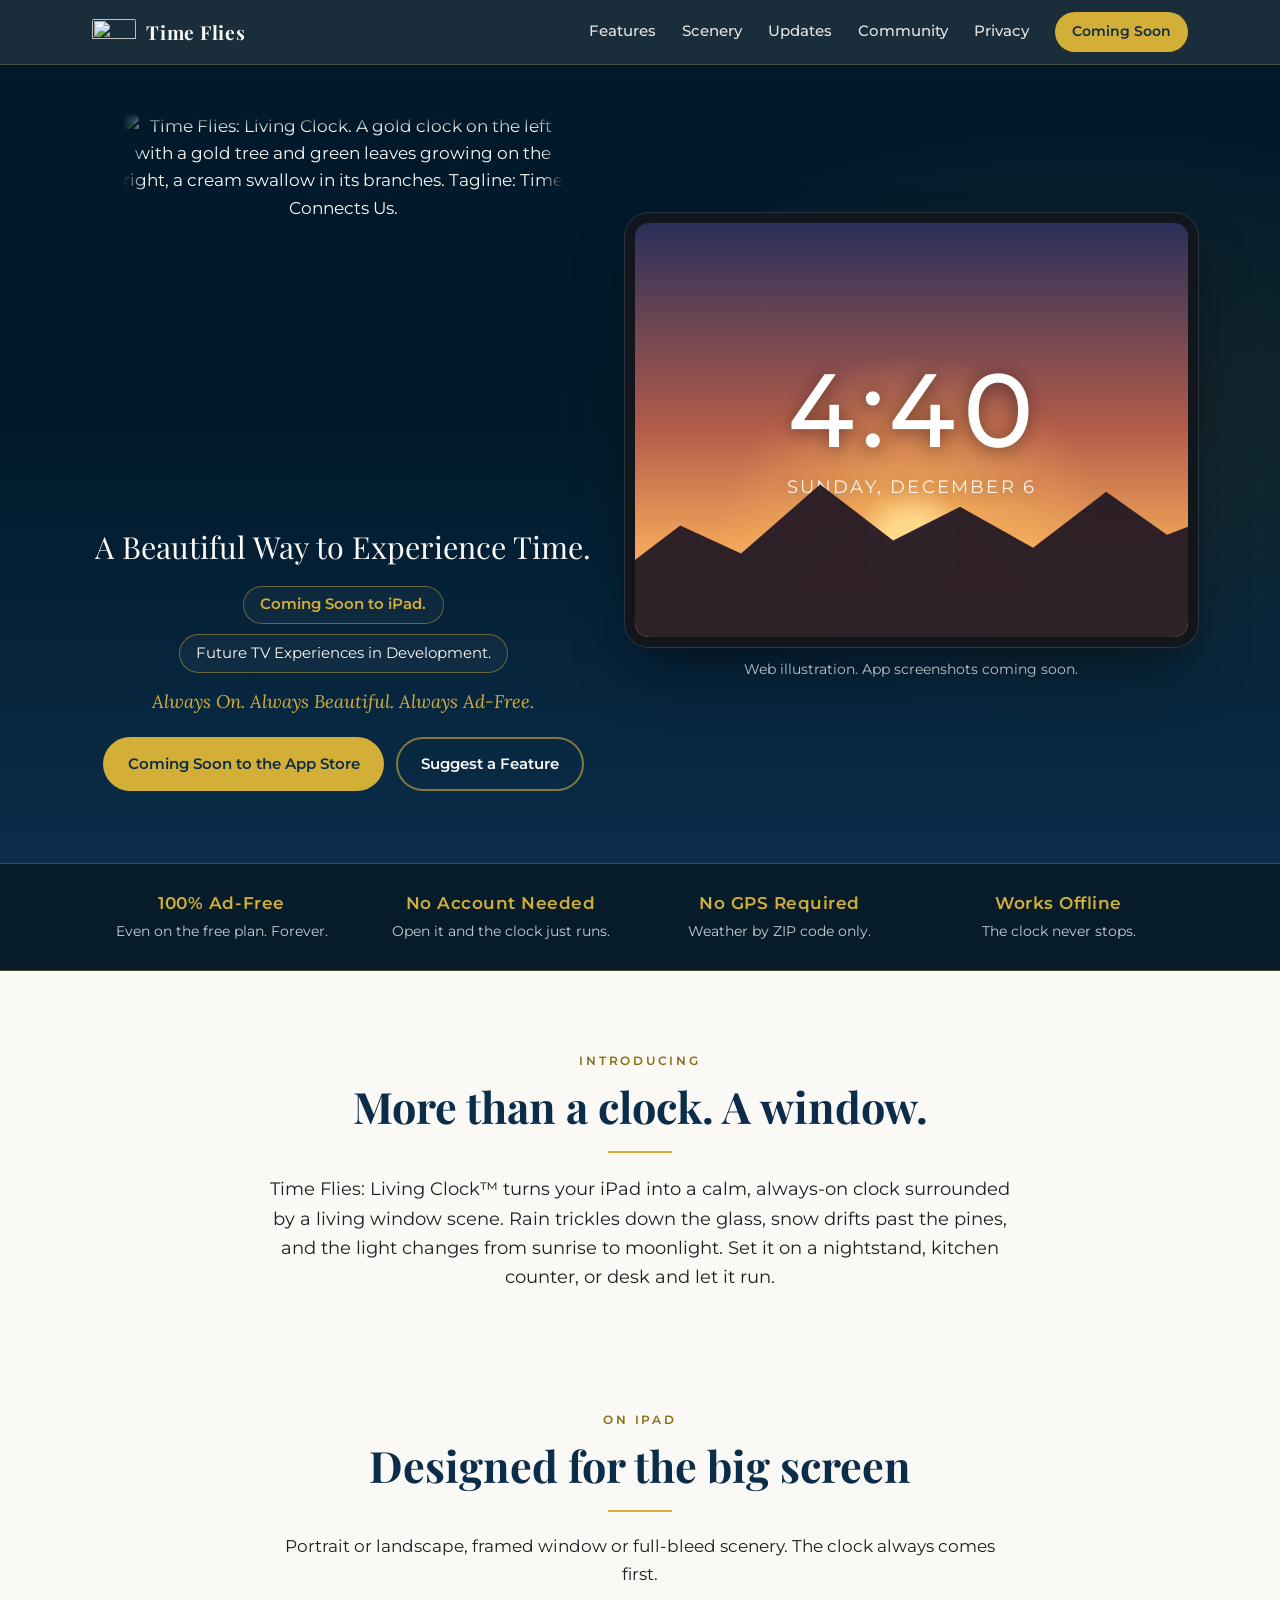
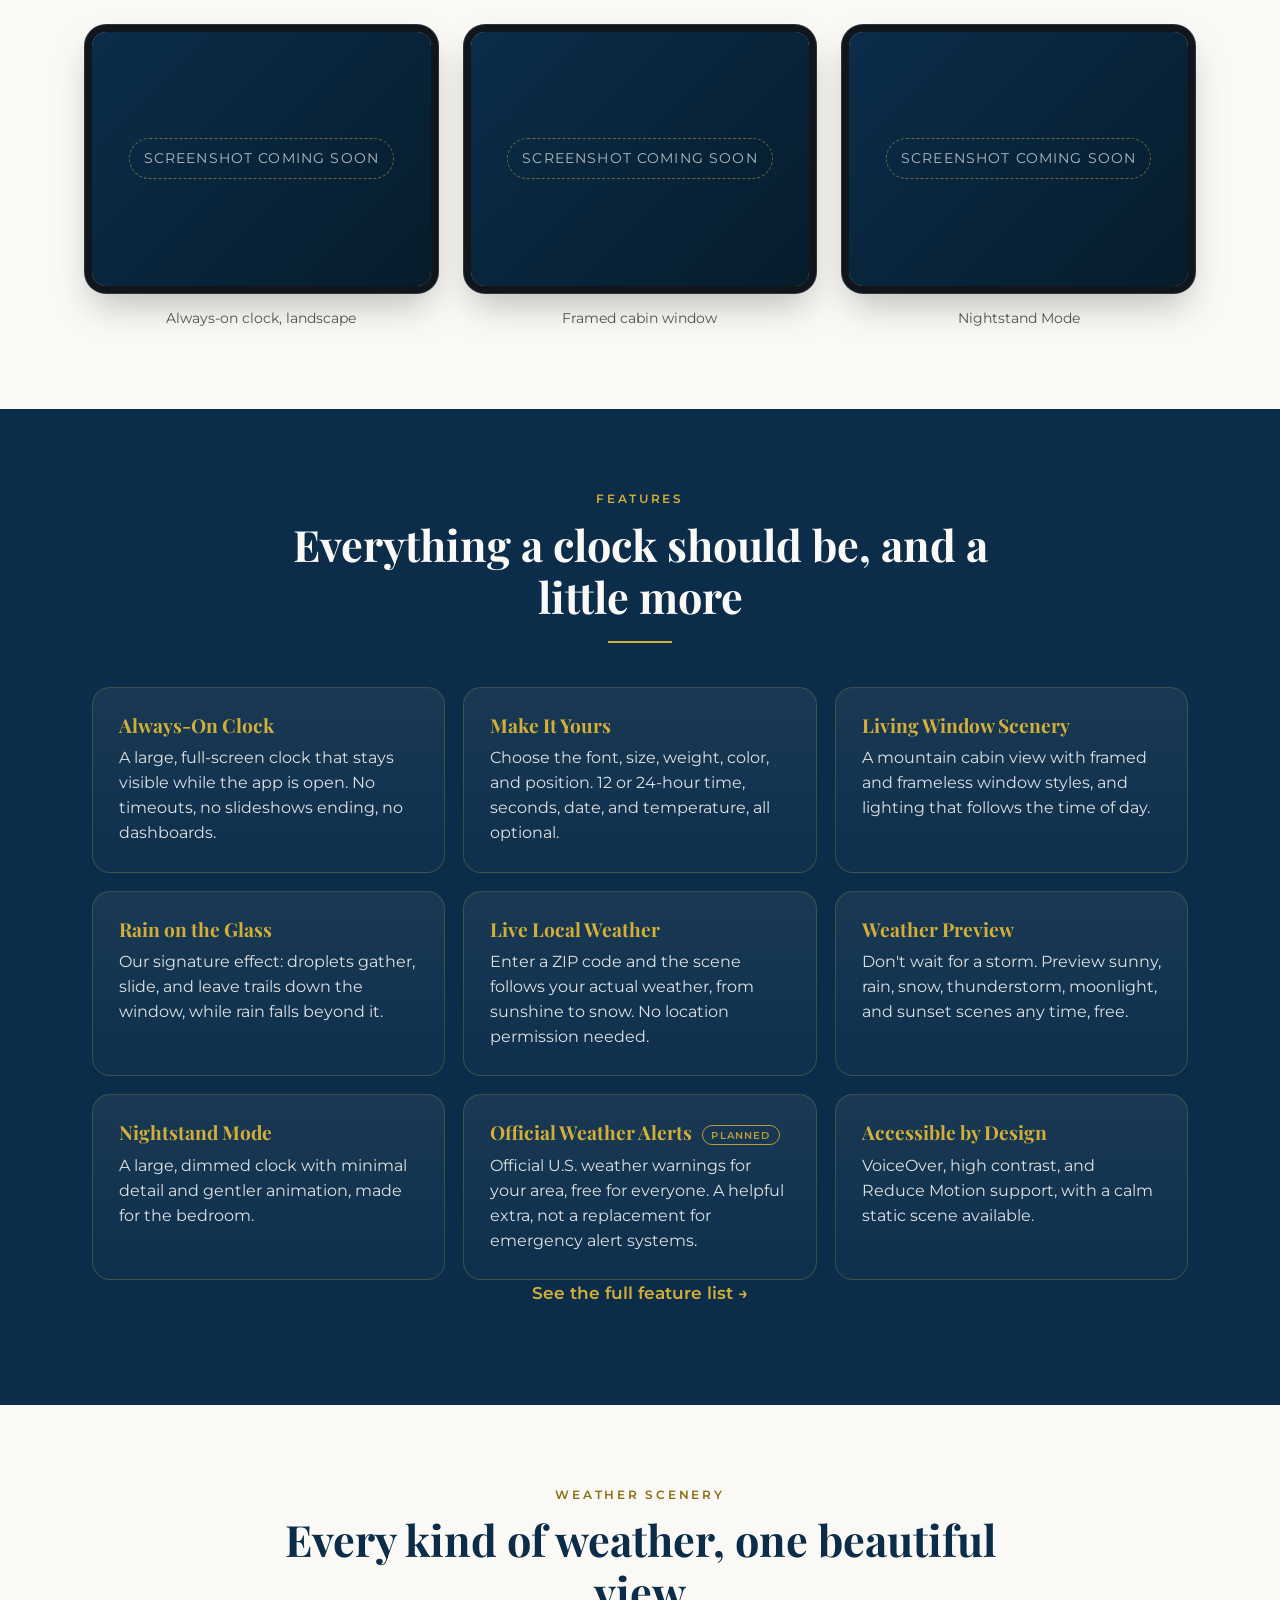
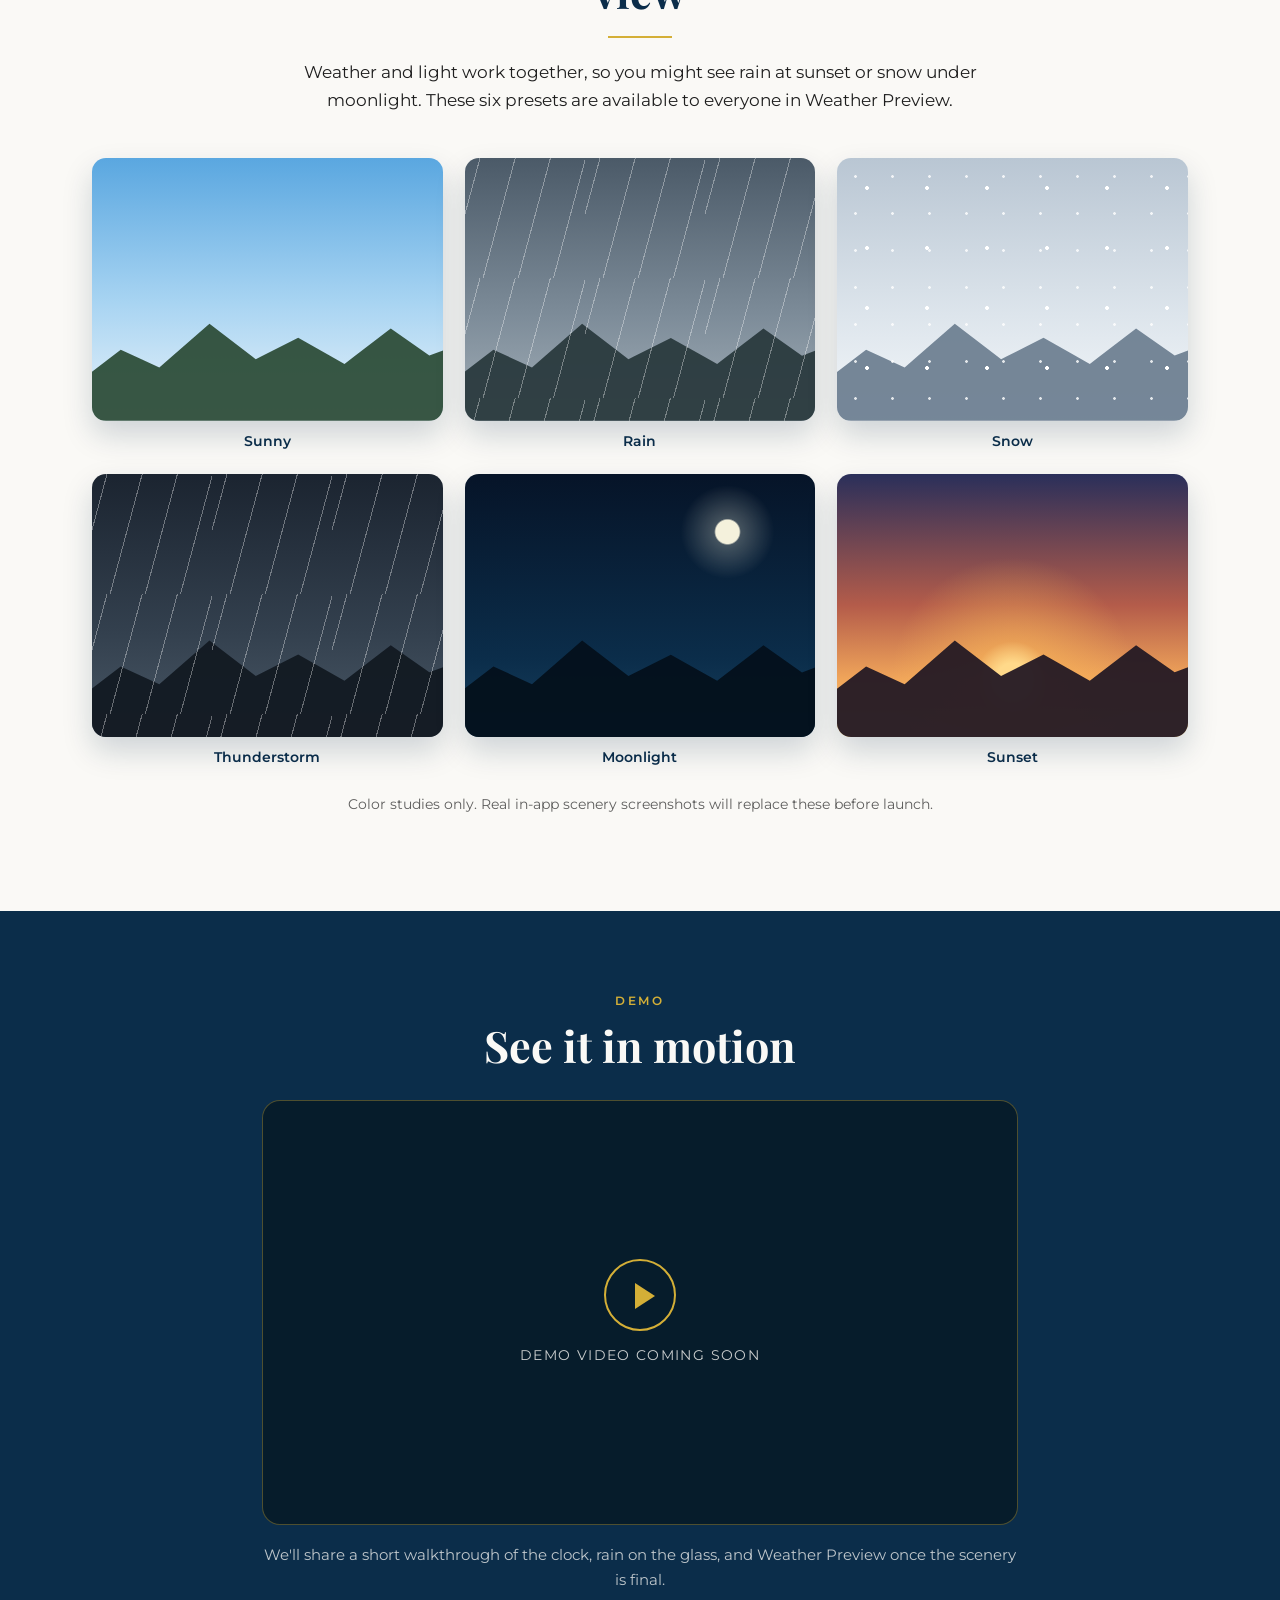
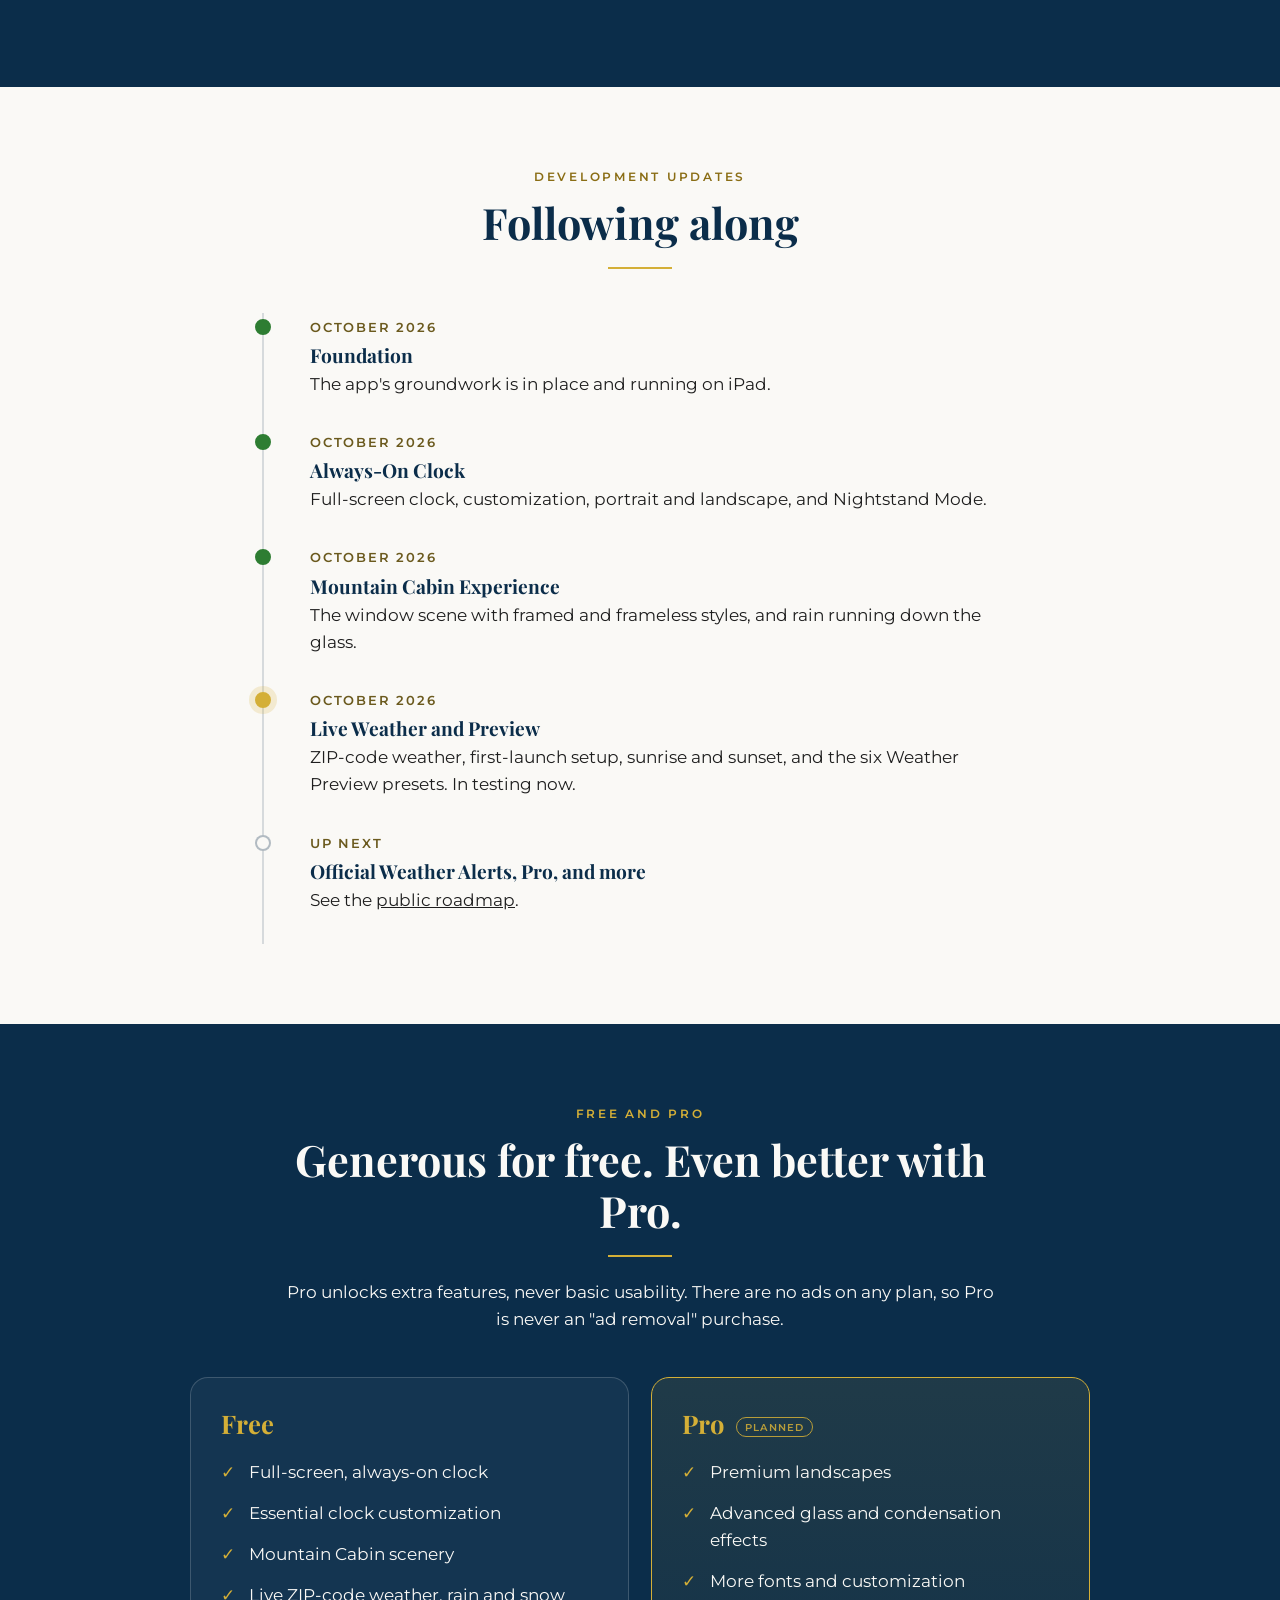
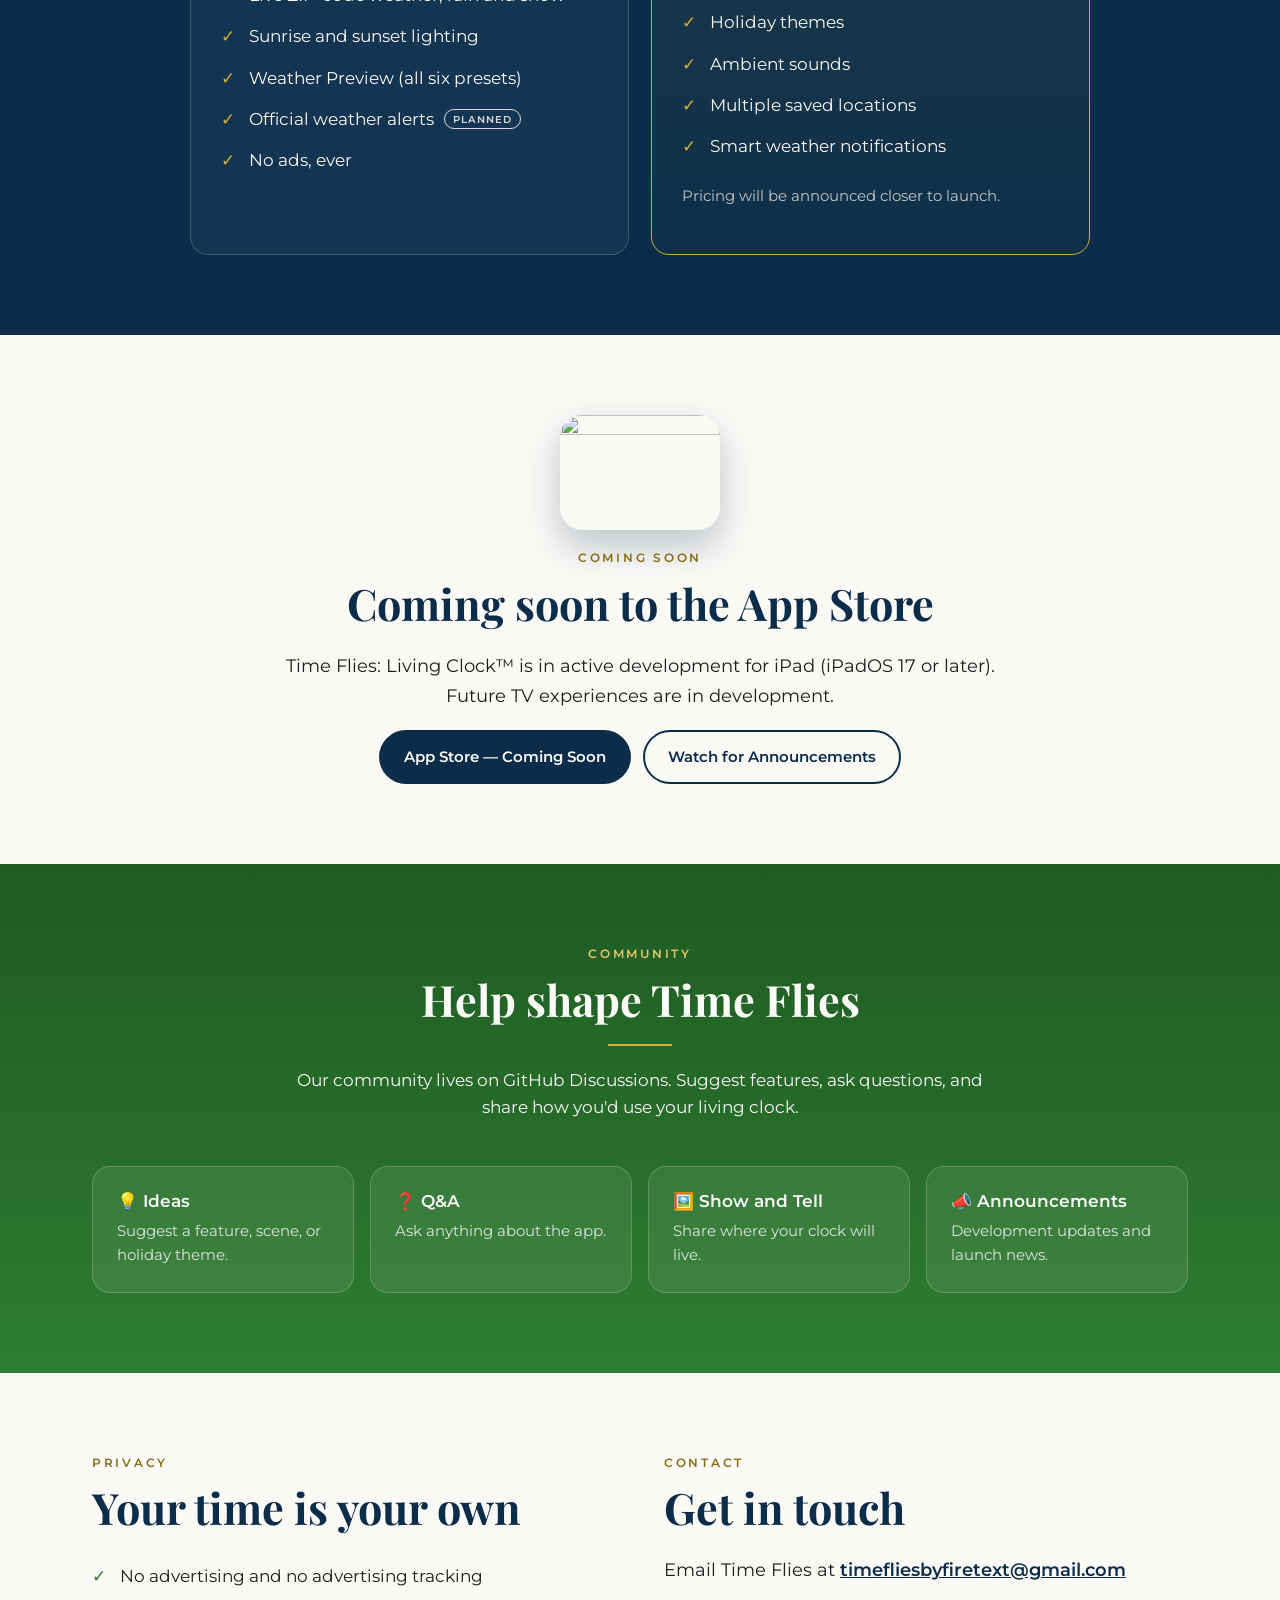
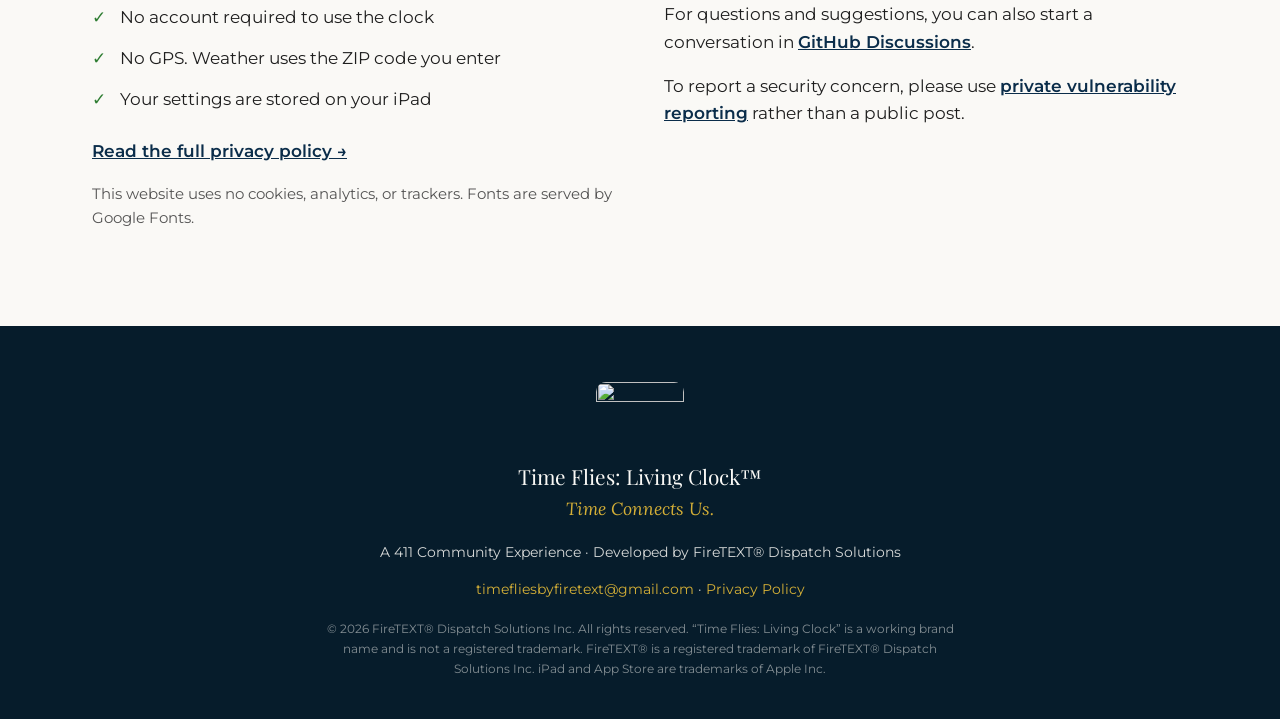
==== commit d2031535: "Add the privacy policy page website/privacy.html at timeflies.live/privacy.html, linked from the hom" ====
--- a/website/index.html
+++ b/website/index.html
@@ -310,7 +310,8 @@
             <li>No GPS. Weather uses the ZIP code you enter</li>
             <li>Your settings are stored on your iPad</li>
           </ul>
-          <p class="muted">The full privacy policy will be published before launch. This website uses no cookies, analytics, or trackers. Fonts are served by Google Fonts.</p>
+          <p><a href="privacy.html">Read the full privacy policy →</a></p>
+          <p class="muted">This website uses no cookies, analytics, or trackers. Fonts are served by Google Fonts.</p>
         </div>
         <div>
           <p class="eyebrow">Contact</p>
@@ -329,7 +330,7 @@
       <p class="footer__name">Time Flies: Living Clock™</p>
       <p class="footer__tag">Time Connects Us.</p>
       <p>A 411 Community Experience · Developed by FireTEXT® Dispatch Solutions</p>
-      <p><a class="footer__email" href="mailto:timefliesbyfiretext@gmail.com">timefliesbyfiretext@gmail.com</a></p>
+      <p><a class="footer__email" href="mailto:timefliesbyfiretext@gmail.com">timefliesbyfiretext@gmail.com</a> · <a class="footer__email" href="privacy.html">Privacy Policy</a></p>
       <p class="footer__legal">© <span data-year>2026</span> FireTEXT® Dispatch Solutions Inc. All rights reserved. “Time Flies: Living Clock” is a working brand name and is not a registered trademark. FireTEXT® is a registered trademark of FireTEXT® Dispatch Solutions Inc. iPad and App Store are trademarks of Apple Inc.</p>
     </div>
   </footer>
--- a/website/styles.css
+++ b/website/styles.css
@@ -300,6 +300,30 @@
 .footer__tag { font-family: var(--font-tagline); font-style: italic; color: var(--gold); font-size: 1.1rem; }
 .footer__legal { max-width: 640px; margin: 18px auto 0; font-size: .78rem; opacity: .6; }
 
+/* Privacy policy and other legal pages */
+.legal-hero { background: linear-gradient(180deg, #011a2b, var(--midnight)); color: var(--cream); padding: 64px 0 48px; text-align: center; }
+.legal-hero h1 { font-size: clamp(2.2rem, 1.6rem + 2.4vw, 3.2rem); margin-bottom: .3em; }
+.legal-hero__meta { opacity: .8; font-size: .95rem; margin: 0; }
+.legal { padding-top: 48px; }
+.legal h2 { color: var(--midnight); font-size: clamp(1.35rem, 1.1rem + .8vw, 1.7rem); margin-top: 2.2em; scroll-margin-top: 84px; }
+.legal ul:not(.checks) { padding-left: 1.3em; }
+.legal li { margin-bottom: .4em; }
+.legal a { color: var(--midnight); font-weight: 600; }
+.legal-summary { margin: 32px 0; padding: 28px; border-radius: var(--radius); background: #fff; border: 1px solid rgba(11,45,74,.12); box-shadow: 0 10px 28px rgba(11,45,74,.08); }
+.legal-summary h2 { margin-top: 0; }
+.legal-toc { margin: 0 0 8px; padding: 20px 24px; border-left: 3px solid var(--gold); background: rgba(212,175,55,.07); border-radius: 0 12px 12px 0; }
+.legal-toc__title { font-weight: 600; margin-bottom: .4em; }
+.legal-toc ol { margin: 0; padding-left: 1.4em; columns: 2 16rem; column-gap: 2rem; }
+.legal-toc li { margin-bottom: .25em; break-inside: avoid; }
+.table-wrap { overflow-x: auto; margin: 0 0 1.2em; border-radius: 12px; border: 1px solid rgba(11,45,74,.12); }
+.legal table { width: 100%; border-collapse: collapse; font-size: .95rem; min-width: 560px; background: #fff; }
+.legal th, .legal td { text-align: left; vertical-align: top; padding: 12px 14px; border-bottom: 1px solid rgba(11,45,74,.1); }
+.legal th { background: var(--midnight); color: var(--cream); font-weight: 600; }
+.legal tr:last-child td { border-bottom: 0; }
+.legal-address { font-style: normal; line-height: 1.8; padding: 20px 24px; background: #fff; border-radius: 12px; border: 1px solid rgba(11,45,74,.12); display: inline-block; }
+.legal-back { margin-top: 40px; }
+.nav__links a[aria-current="page"] { color: var(--gold); }
+
 /* Large screens and TV browsers (10-foot viewing): scale everything up from the root size. */
 @media (min-width: 1800px) {
   html { font-size: 20px; }
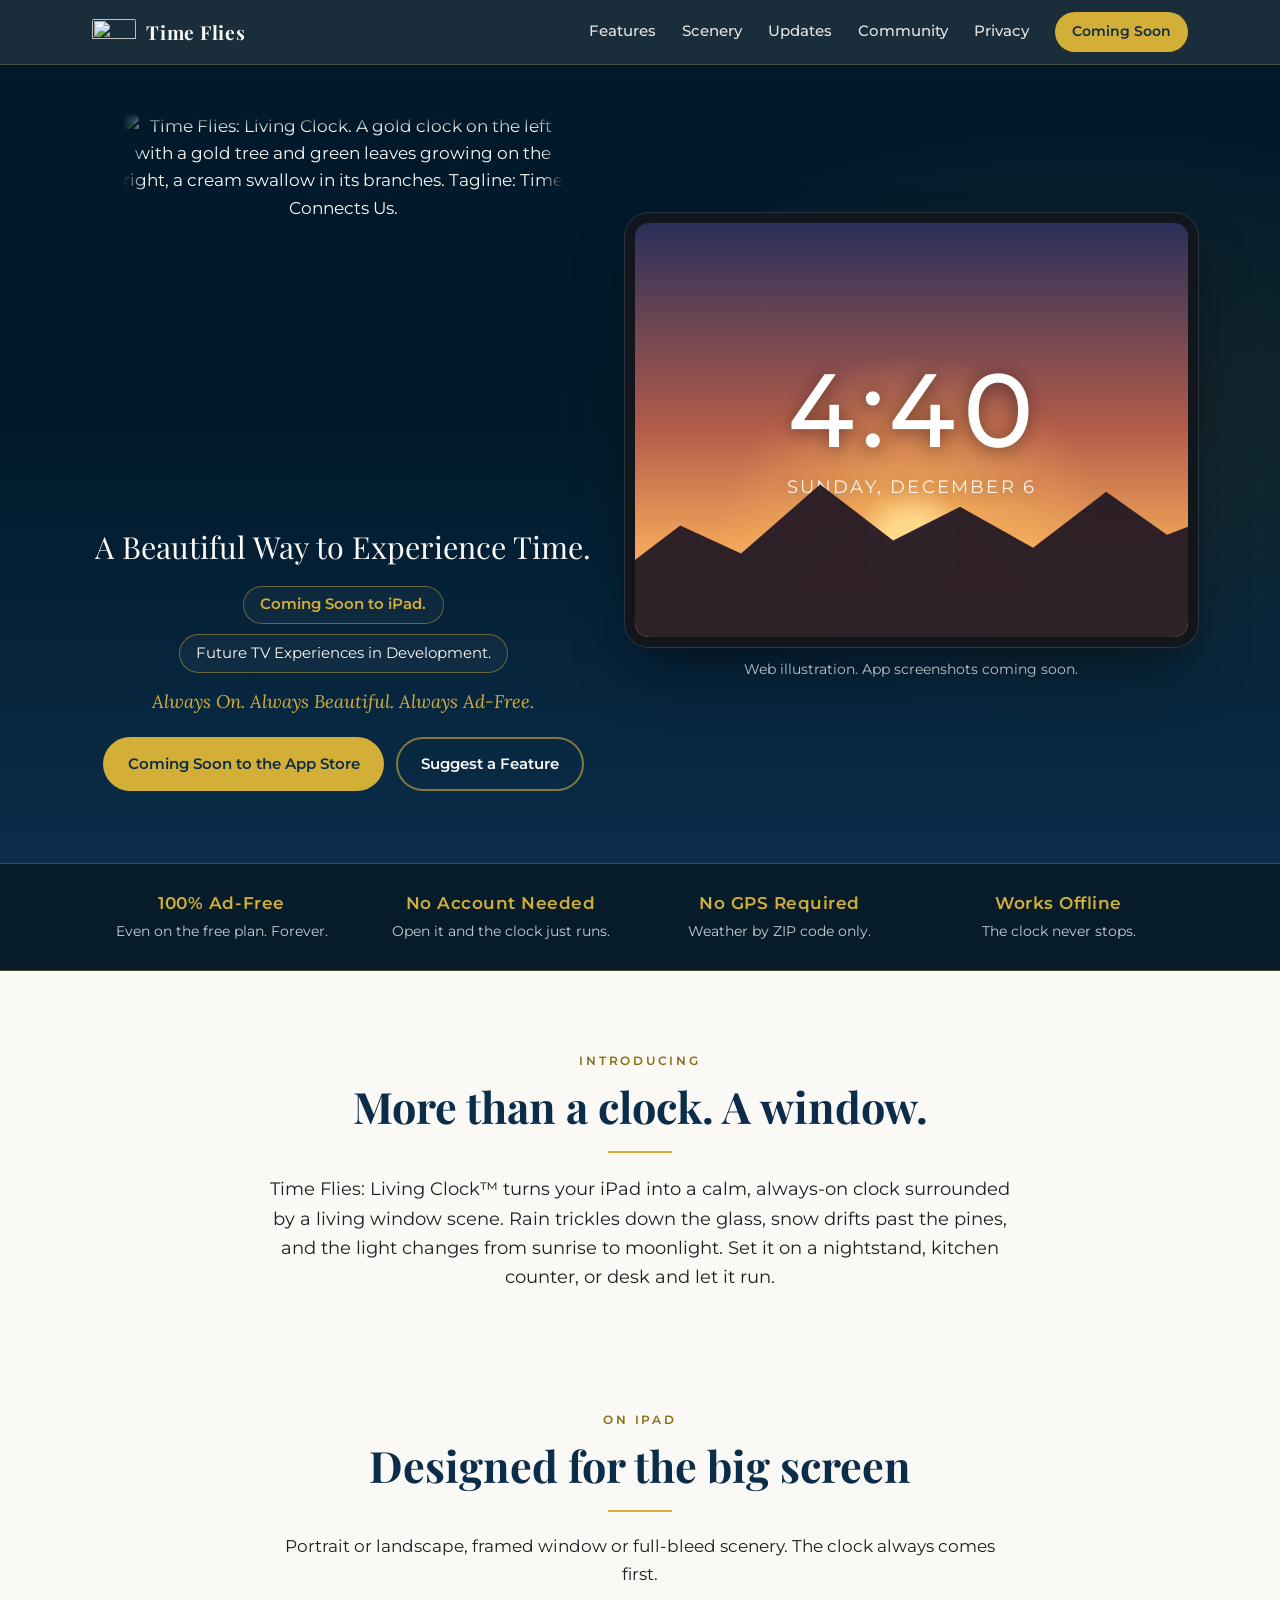
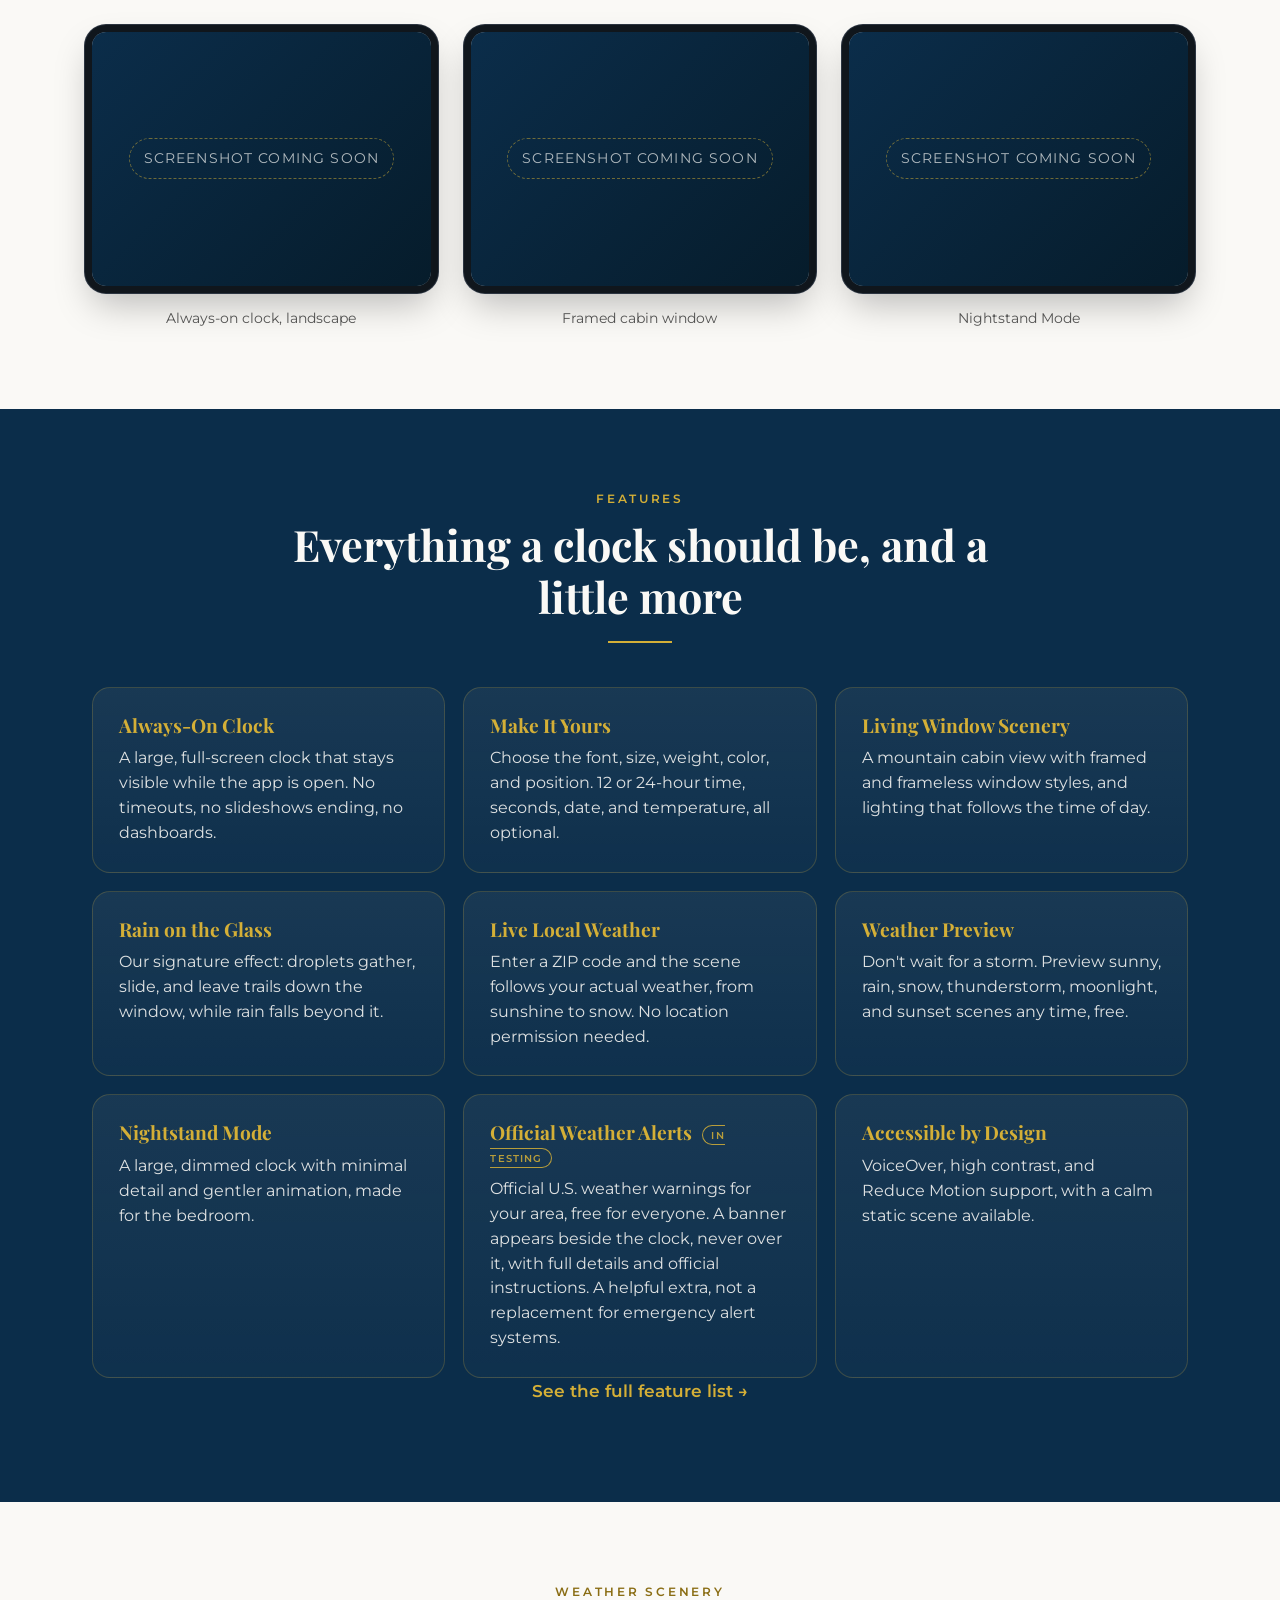
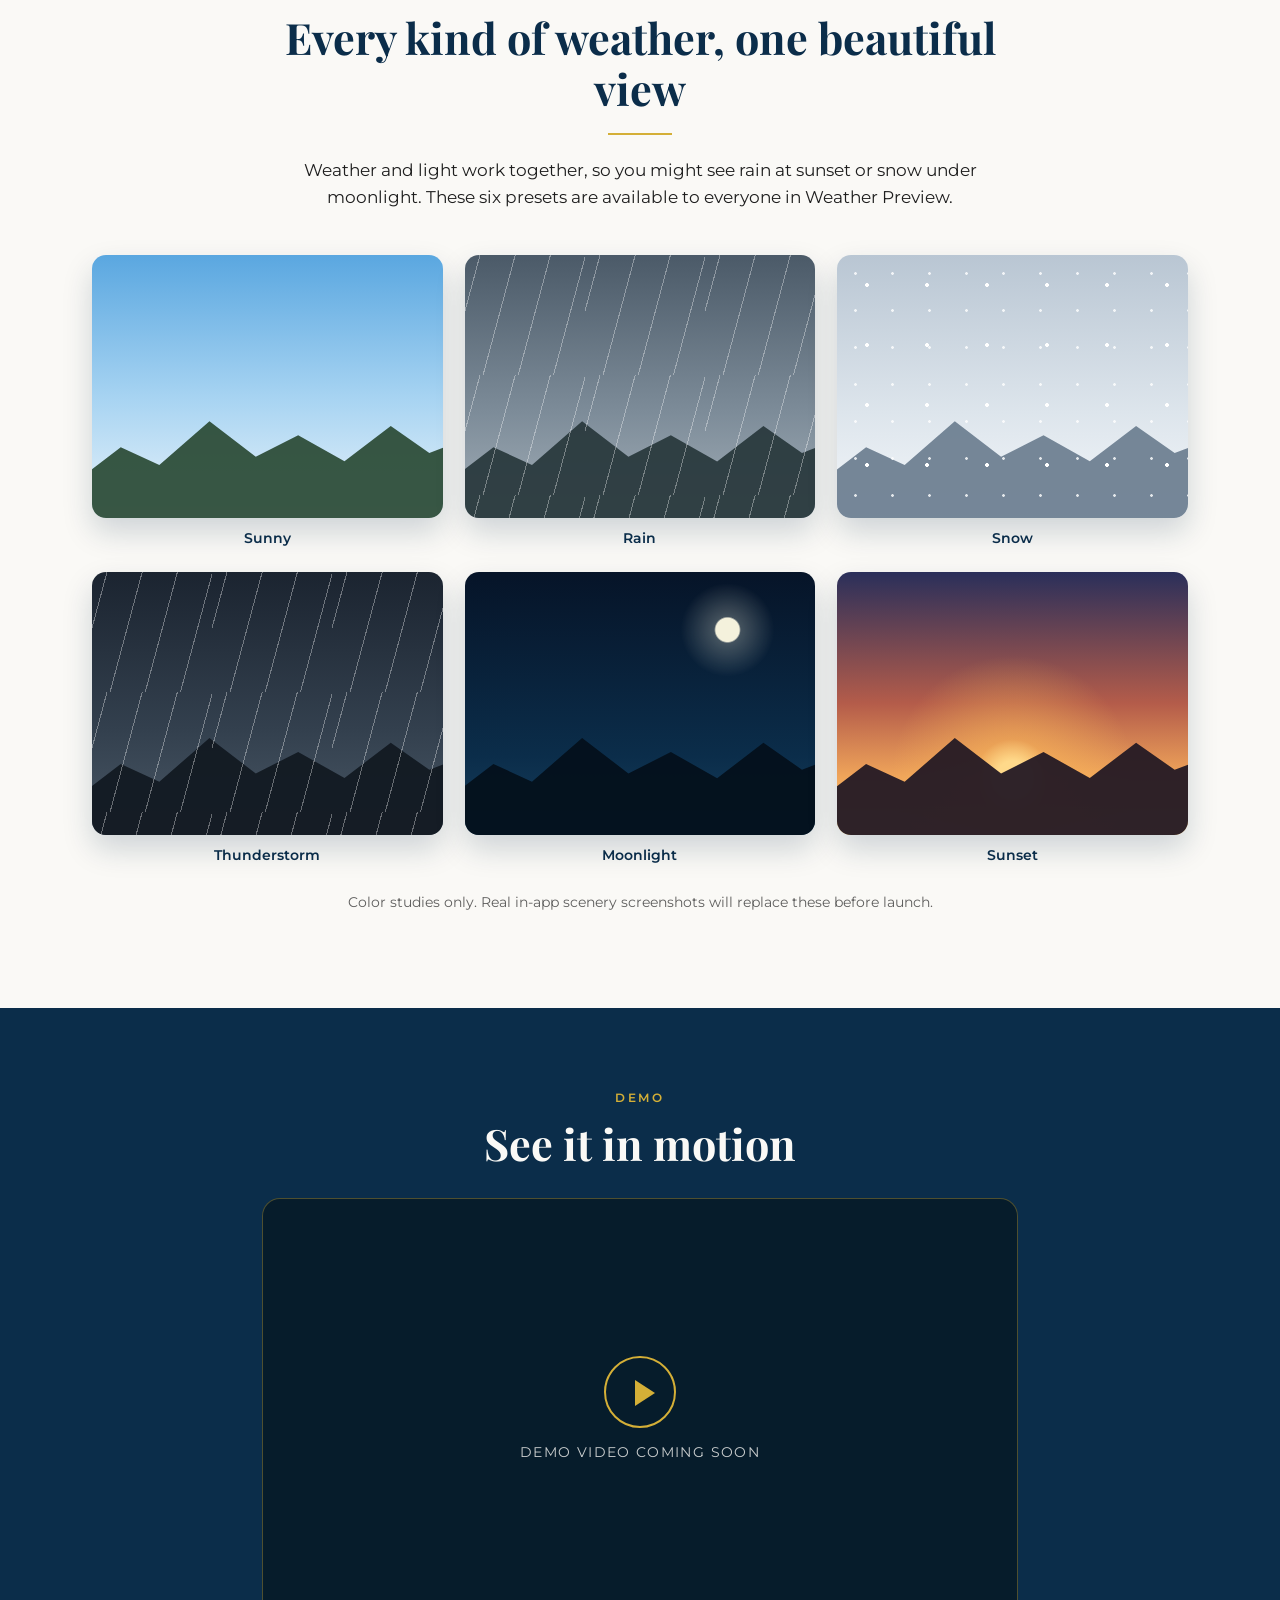
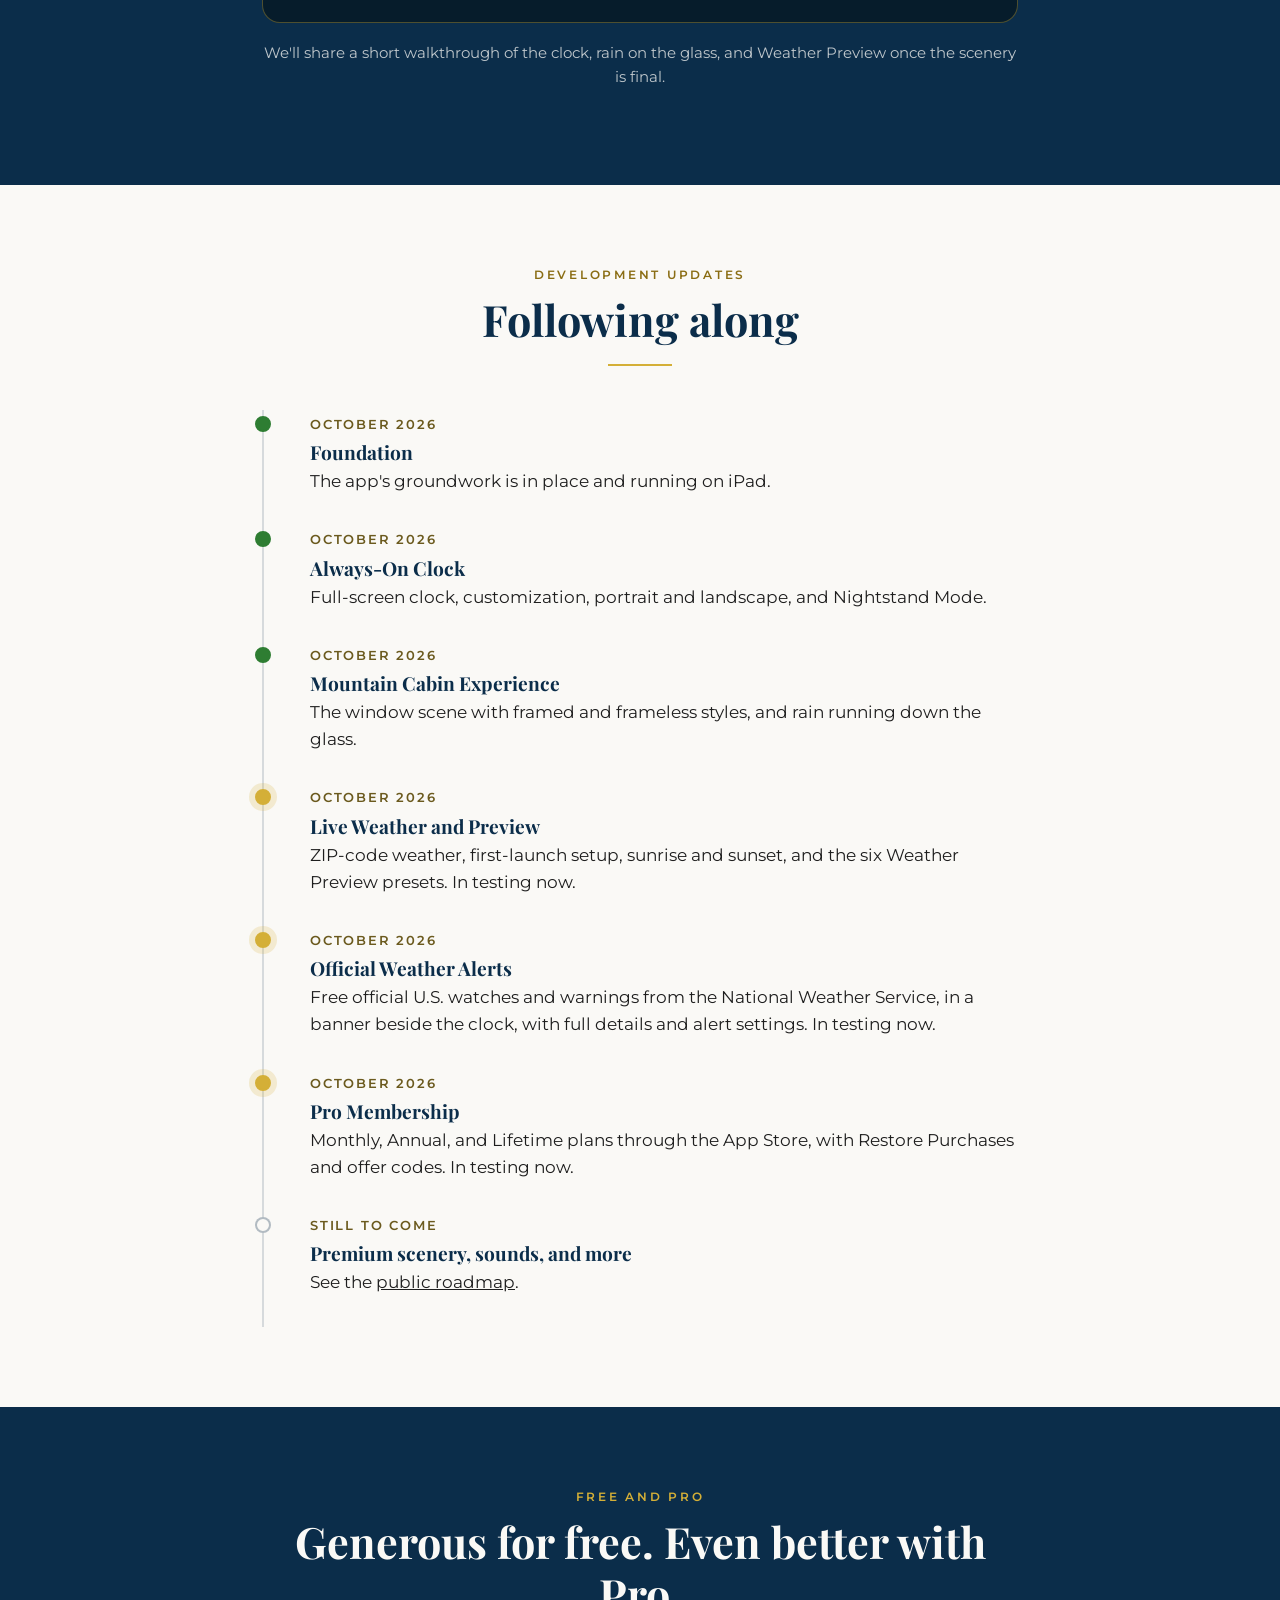
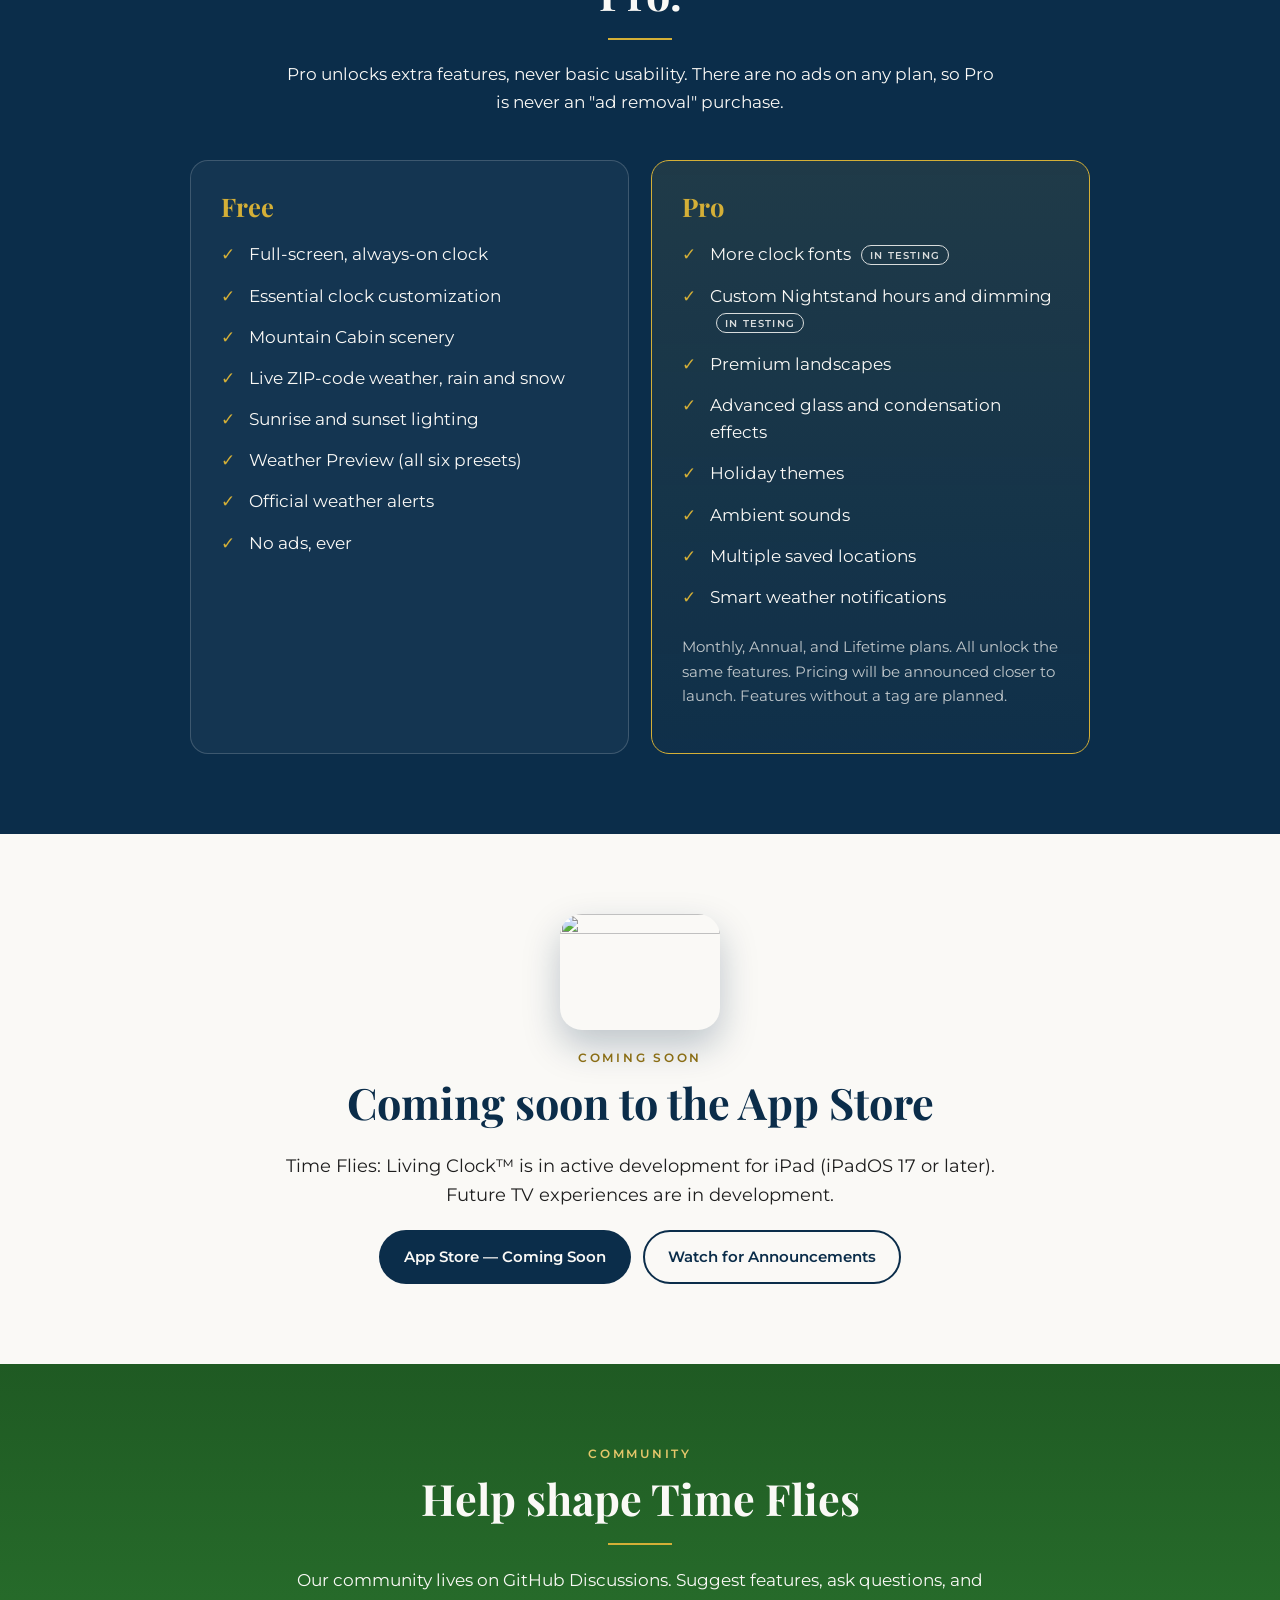
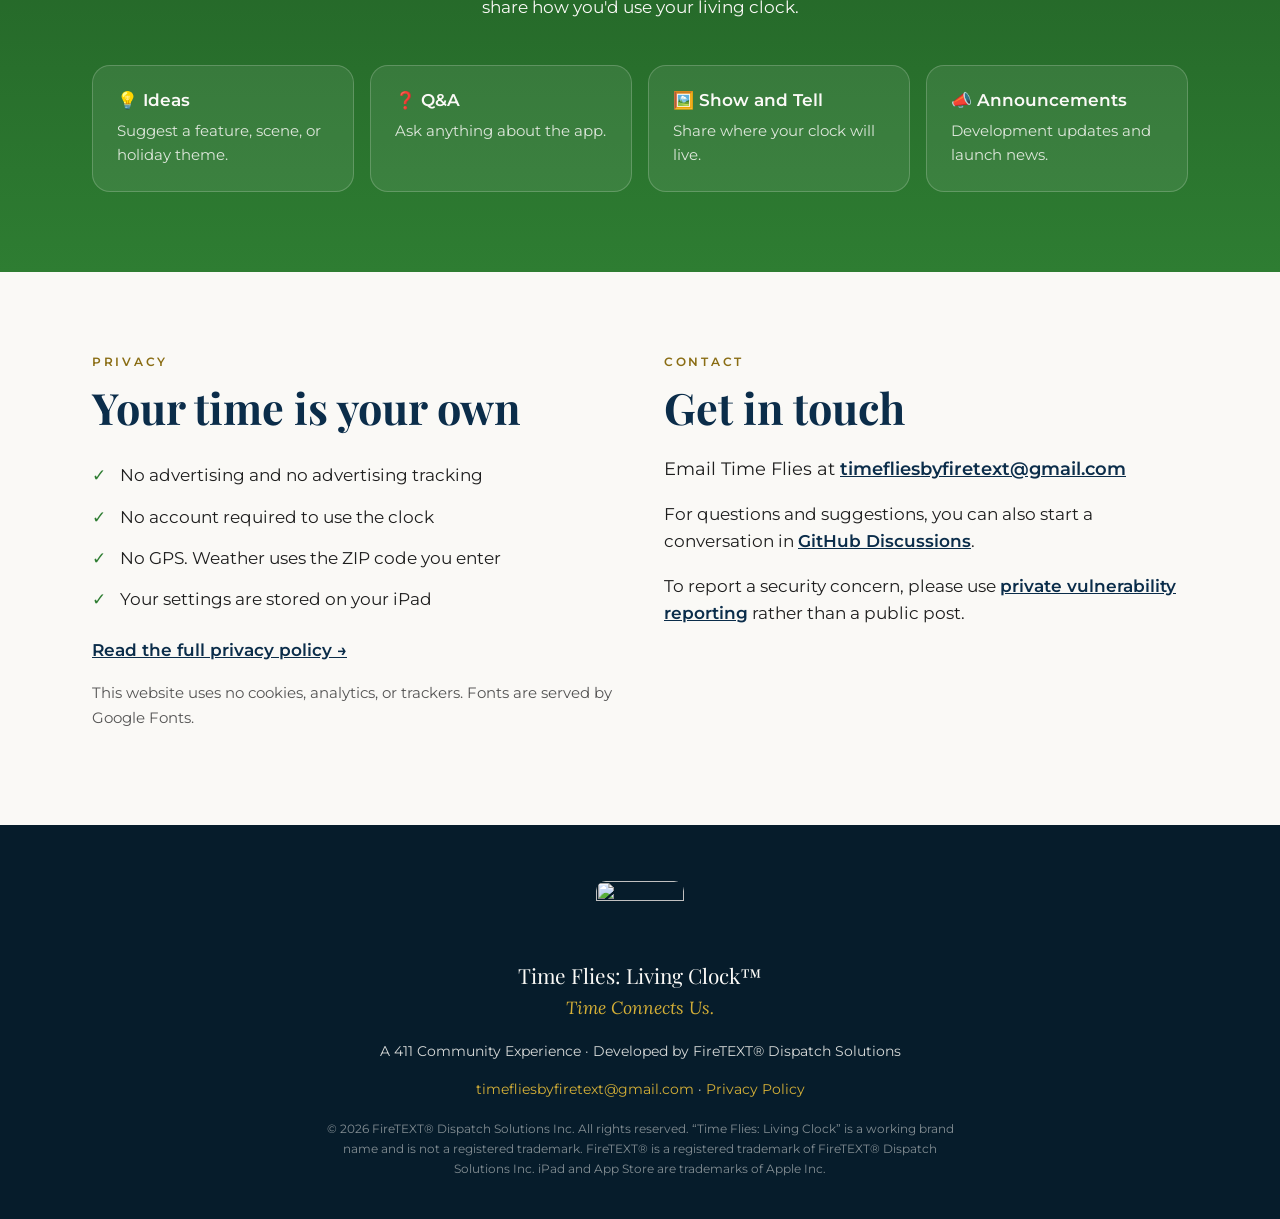
==== commit 39062a8a: "Development update: official weather alerts and Pro in testing - Website: alerts and Pro move from P" ====
--- a/website/index.html
+++ b/website/index.html
@@ -169,7 +169,7 @@
           <article class="feature"><h3>Live Local Weather</h3><p>Enter a ZIP code and the scene follows your actual weather, from sunshine to snow. No location permission needed.</p></article>
           <article class="feature"><h3>Weather Preview</h3><p>Don't wait for a storm. Preview sunny, rain, snow, thunderstorm, moonlight, and sunset scenes any time, free.</p></article>
           <article class="feature"><h3>Nightstand Mode</h3><p>A large, dimmed clock with minimal detail and gentler animation, made for the bedroom.</p></article>
-          <article class="feature"><h3>Official Weather Alerts <em class="tag">Planned</em></h3><p>Official U.S. weather warnings for your area, free for everyone. A helpful extra, not a replacement for emergency alert systems.</p></article>
+          <article class="feature"><h3>Official Weather Alerts <em class="tag">In Testing</em></h3><p>Official U.S. weather warnings for your area, free for everyone. A banner appears beside the clock, never over it, with full details and official instructions. A helpful extra, not a replacement for emergency alert systems.</p></article>
           <article class="feature"><h3>Accessible by Design</h3><p>VoiceOver, high contrast, and Reduce Motion support, with a calm static scene available.</p></article>
         </div>
         <p class="center"><a class="link-gold" href="https://github.com/firetext911/time-flies-showcase/blob/main/docs/features.md">See the full feature list →</a></p>
@@ -223,7 +223,9 @@
           <li class="done"><time datetime="2026-10">October 2026</time><h3>Always-On Clock</h3><p>Full-screen clock, customization, portrait and landscape, and Nightstand Mode.</p></li>
           <li class="done"><time datetime="2026-10">October 2026</time><h3>Mountain Cabin Experience</h3><p>The window scene with framed and frameless styles, and rain running down the glass.</p></li>
           <li class="active"><time datetime="2026-10">October 2026</time><h3>Live Weather and Preview</h3><p>ZIP-code weather, first-launch setup, sunrise and sunset, and the six Weather Preview presets. In testing now.</p></li>
-          <li><time>Up next</time><h3>Official Weather Alerts, Pro, and more</h3><p>See the <a href="https://github.com/firetext911/time-flies-showcase/blob/main/docs/roadmap.md">public roadmap</a>.</p></li>
+          <li class="active"><time datetime="2026-10">October 2026</time><h3>Official Weather Alerts</h3><p>Free official U.S. watches and warnings from the National Weather Service, in a banner beside the clock, with full details and alert settings. In testing now.</p></li>
+          <li class="active"><time datetime="2026-10">October 2026</time><h3>Pro Membership</h3><p>Monthly, Annual, and Lifetime plans through the App Store, with Restore Purchases and offer codes. In testing now.</p></li>
+          <li><time>Still to come</time><h3>Premium scenery, sounds, and more</h3><p>See the <a href="https://github.com/firetext911/time-flies-showcase/blob/main/docs/roadmap.md">public roadmap</a>.</p></li>
         </ol>
       </div>
     </section>
@@ -246,22 +248,23 @@
               <li>Live ZIP-code weather, rain and snow</li>
               <li>Sunrise and sunset lighting</li>
               <li>Weather Preview (all six presets)</li>
-              <li>Official weather alerts <em class="tag">Planned</em></li>
+              <li>Official weather alerts</li>
               <li>No ads, ever</li>
             </ul>
           </article>
           <article class="plan plan--pro">
-            <h3>Pro <em class="tag">Planned</em></h3>
+            <h3>Pro</h3>
             <ul>
+              <li>More clock fonts <em class="tag">In Testing</em></li>
+              <li>Custom Nightstand hours and dimming <em class="tag">In Testing</em></li>
               <li>Premium landscapes</li>
               <li>Advanced glass and condensation effects</li>
-              <li>More fonts and customization</li>
               <li>Holiday themes</li>
               <li>Ambient sounds</li>
               <li>Multiple saved locations</li>
               <li>Smart weather notifications</li>
             </ul>
-            <p class="muted">Pricing will be announced closer to launch.</p>
+            <p class="muted">Monthly, Annual, and Lifetime plans. All unlock the same features. Pricing will be announced closer to launch. Features without a tag are planned.</p>
           </article>
         </div>
       </div>
